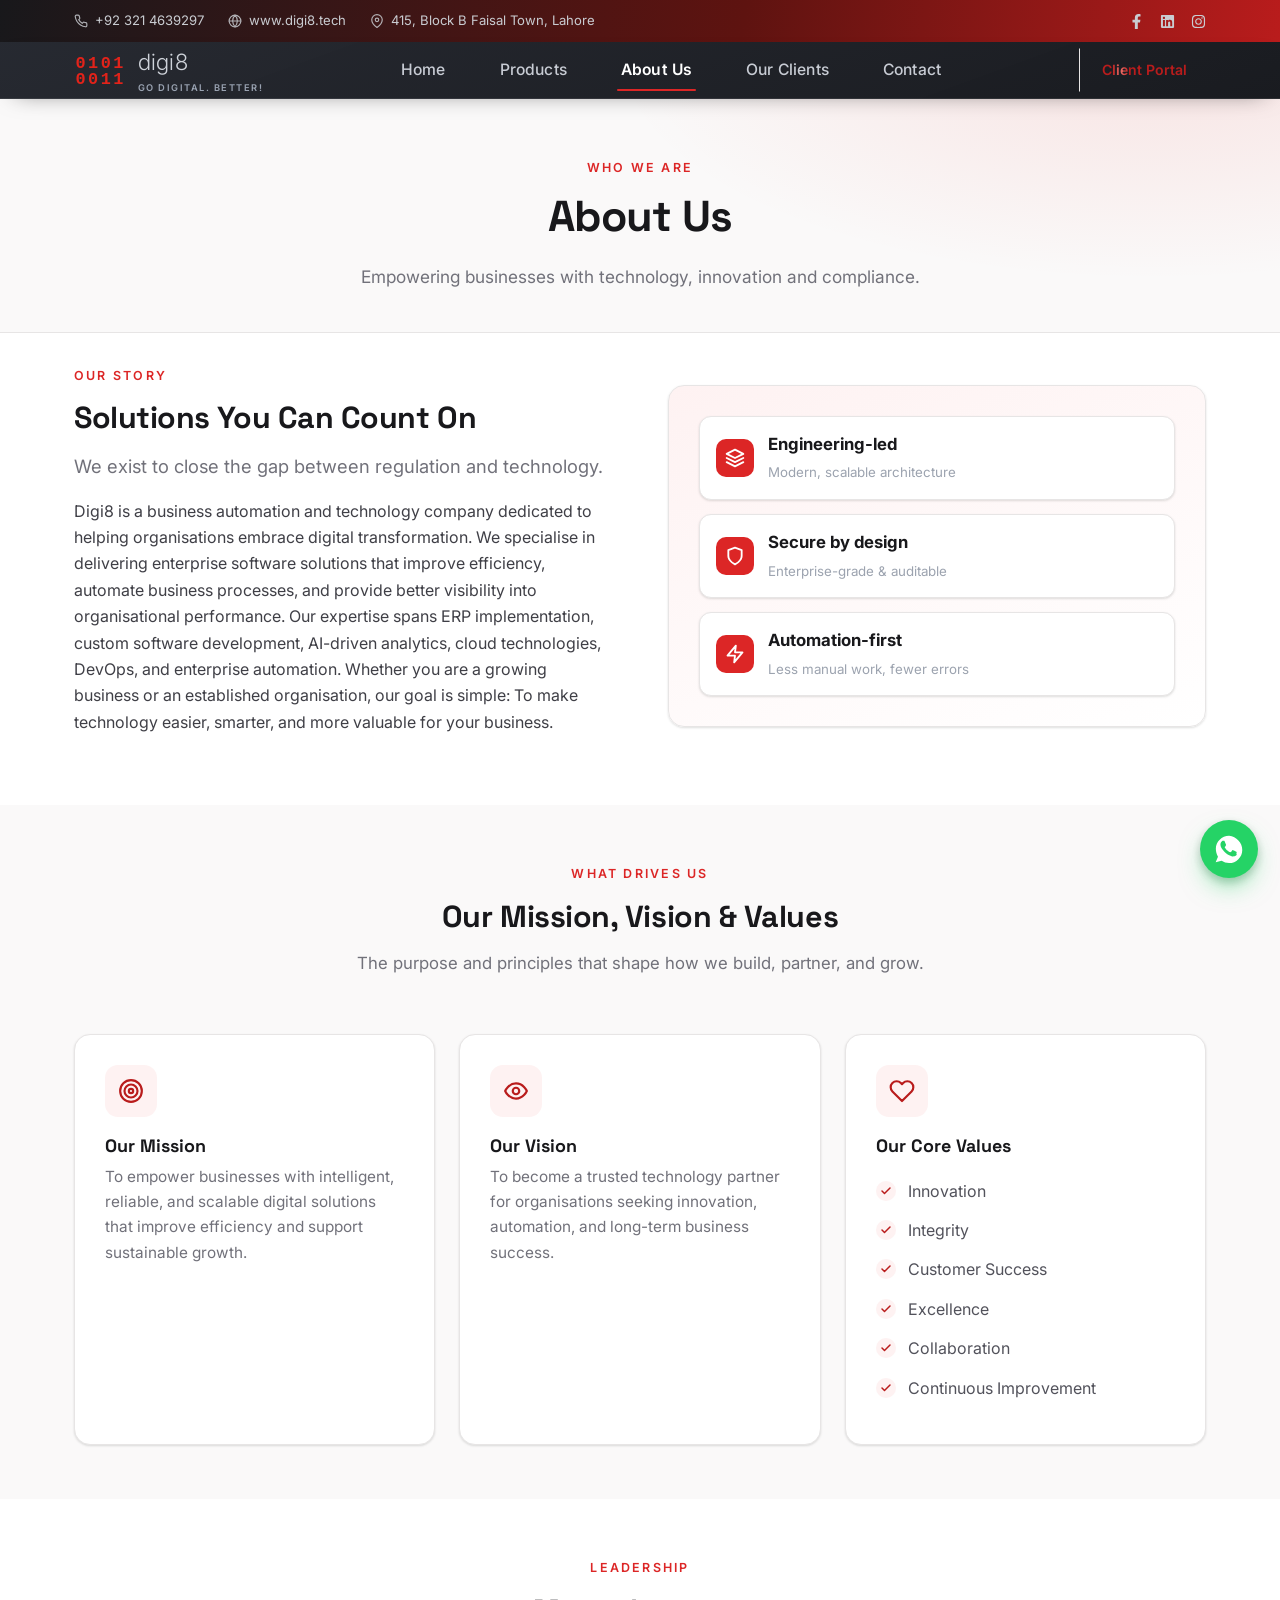
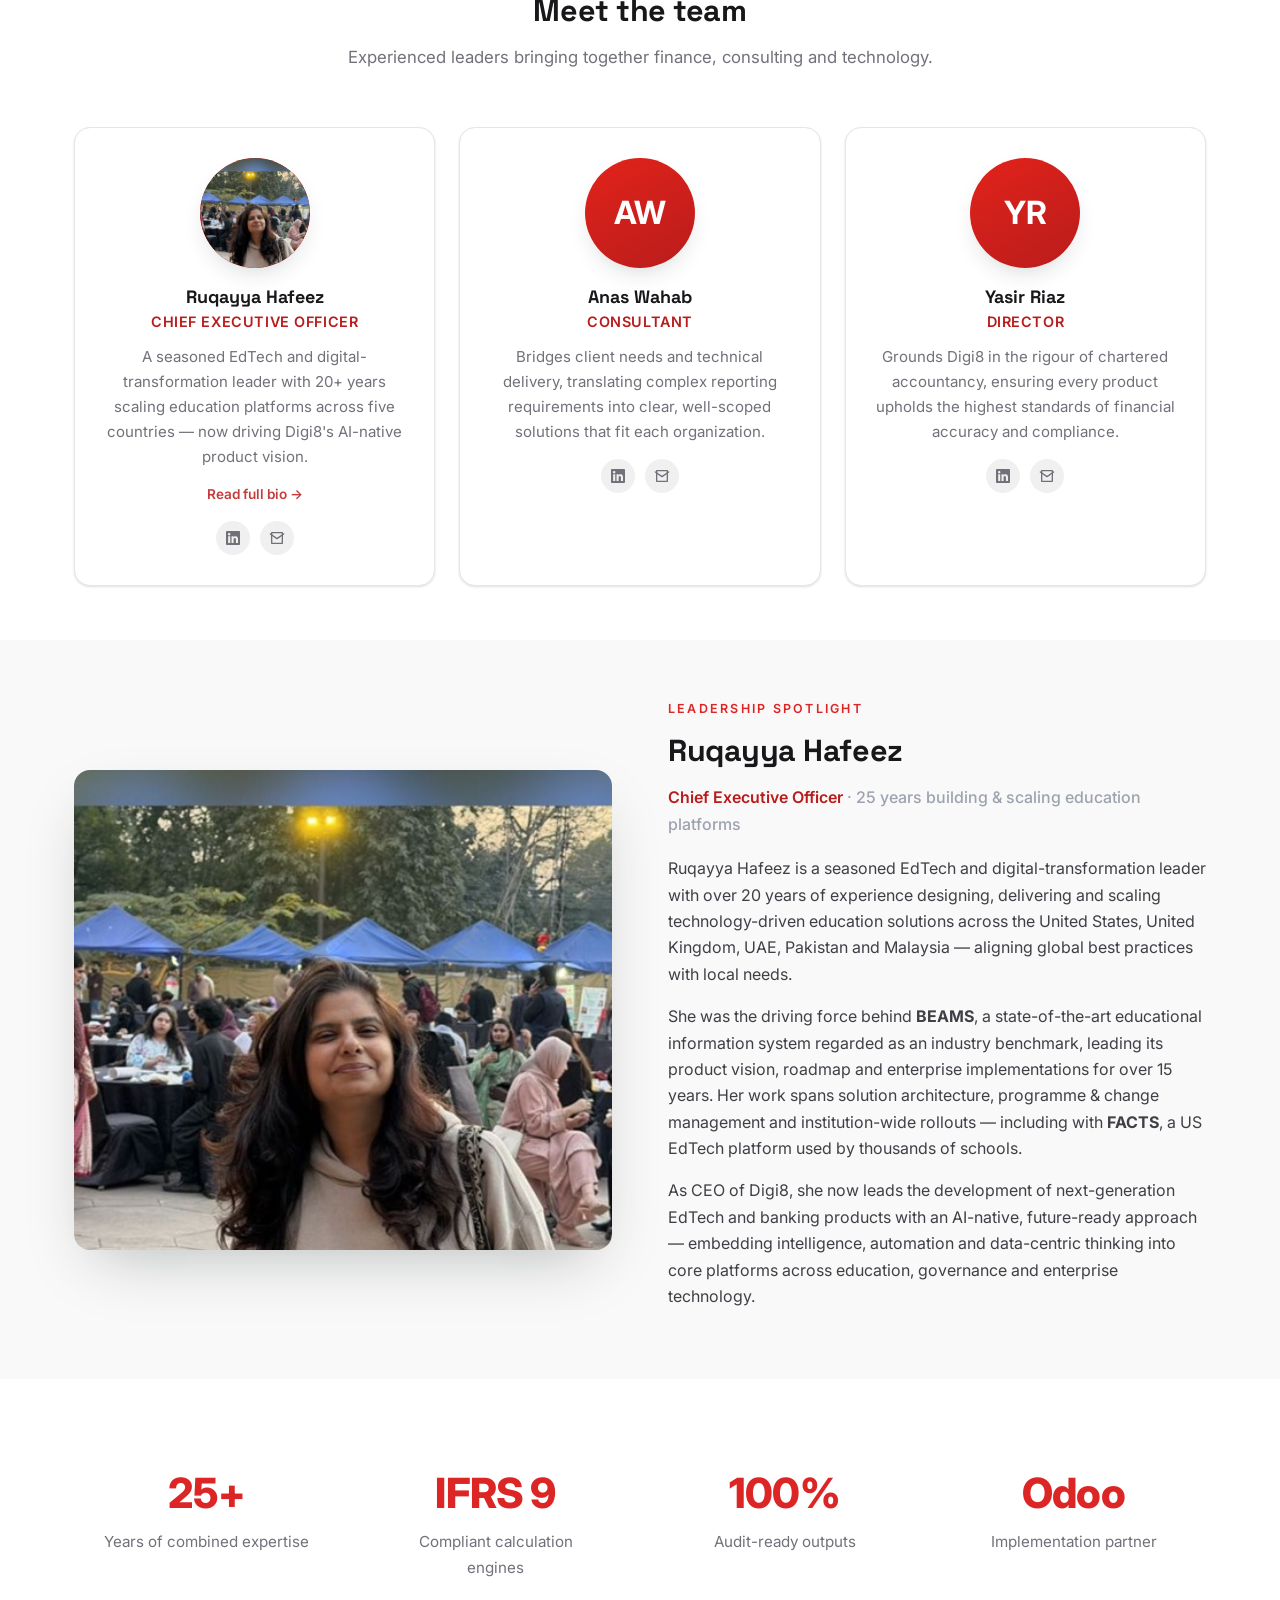
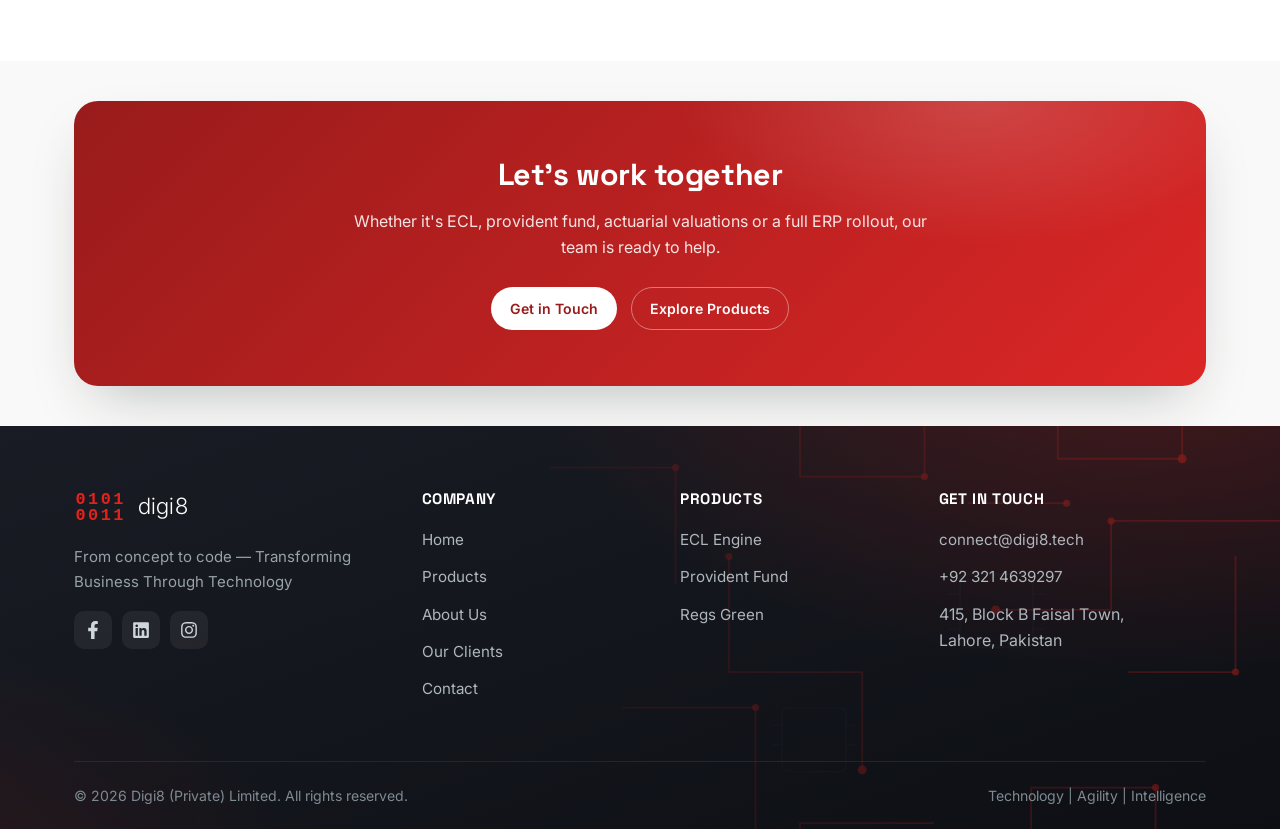
==== about/index.html @ 7b295d26 "Add files via upload" ====
﻿<!doctype html>
<html lang="en">
<head>
  <meta charset="UTF-8" />
  <link rel="icon" type="image/svg+xml" href="/assets/img/favicon.svg" />
  <meta name="viewport" content="width=device-width, initial-scale=1" />
  <title>About Us — Digi8 | Technology, Innovation &amp; Compliance</title>
  <meta name="description" content="Digi8 is the technology arm of Yasir & Co. Chartered Accountants. Meet our leadership — Ruqayya Hafeez (CEO), Anas Wahab (Consultant) and Yasir Riaz (Director)." />
  <link rel="preconnect" href="https://fonts.googleapis.com" />
  <link rel="preconnect" href="https://fonts.gstatic.com" crossorigin />
  <link rel="stylesheet" href="https://fonts.googleapis.com/css2?family=Inter:wght@300;400;500;600;700&family=Space+Grotesk:wght@500;600;700&display=swap" />
  <link rel="stylesheet" href="/assets/css/styles.css?v=96" />
</head>
<body>

  <div class="topbar">
    <div class="container topbar__inner">
      <div class="topbar__left">
        <a class="topbar__phone" href="tel:+923214639297"><svg viewBox="0 0 24 24" fill="none" stroke="currentColor" stroke-width="2" stroke-linecap="round" stroke-linejoin="round"><path d="M22 16.92v3a2 2 0 0 1-2.18 2 19.79 19.79 0 0 1-8.63-3.07 19.5 19.5 0 0 1-6-6 19.79 19.79 0 0 1-3.07-8.63A2 2 0 0 1 4.11 2h3a2 2 0 0 1 2 1.72c.13.96.36 1.9.7 2.81a2 2 0 0 1-.45 2.11L8.09 9.91a16 16 0 0 0 6 6l1.27-1.27a2 2 0 0 1 2.11-.45c.91.34 1.85.57 2.81.7A2 2 0 0 1 22 16.92z"/></svg>+92 321 4639297</a>
        <a class="topbar__site" href="https://digi8.tech" target="_blank" rel="noopener"><svg viewBox="0 0 24 24" fill="none" stroke="currentColor" stroke-width="2" stroke-linecap="round" stroke-linejoin="round"><circle cx="12" cy="12" r="10"/><path d="M2 12h20"/><path d="M12 2a15.3 15.3 0 0 1 4 10 15.3 15.3 0 0 1-4 10 15.3 15.3 0 0 1-4-10 15.3 15.3 0 0 1 4-10z"/></svg>www.digi8.tech</a>
        <span class="topbar__addr"><svg viewBox="0 0 24 24" fill="none" stroke="currentColor" stroke-width="2" stroke-linecap="round" stroke-linejoin="round"><path d="M21 10c0 7-9 13-9 13s-9-6-9-13a9 9 0 0 1 18 0z"/><circle cx="12" cy="10" r="3"/></svg>415, Block B Faisal Town, Lahore</span>
      </div>
      <div class="topbar__social">
        <a href="https://www.facebook.com/p/Digi8-61577698963574/" target="_blank" rel="noopener" aria-label="Facebook"><svg viewBox="0 0 320 512" fill="currentColor"><path d="M279.14 288l14.22-92.66h-88.91v-60.13c0-25.35 12.42-50.06 52.24-50.06h40.42V6.26S260.43 0 225.36 0c-73.22 0-121.08 44.38-121.08 124.72v70.62H22.89V288h81.39v224h100.17V288z"/></svg></a>
        <a href="https://pk.linkedin.com/company/digi8-private-limited" target="_blank" rel="noopener" aria-label="LinkedIn"><svg viewBox="0 0 448 512" fill="currentColor"><path d="M416 32H31.9C14.3 32 0 46.5 0 64.3v383.4C0 465.5 14.3 480 31.9 480H416c17.6 0 32-14.5 32-32.3V64.3c0-17.8-14.4-32.3-32-32.3zM135.4 416H69V202.2h66.5V416zm-33.2-243c-21.3 0-38.5-17.3-38.5-38.5S80.9 96 102.2 96c21.2 0 38.5 17.3 38.5 38.5 0 21.3-17.2 38.5-38.5 38.5zm282.1 243h-66.4V312c0-24.8-.5-56.7-34.5-56.7-34.6 0-39.9 27-39.9 54.9V416h-66.4V202.2h63.7v29.2h.9c8.9-16.8 30.6-34.5 62.9-34.5 67.2 0 79.7 44.3 79.7 101.9V416z"/></svg></a>
        <a href="https://www.instagram.com/digi8.tech" target="_blank" rel="noopener" aria-label="Instagram"><svg viewBox="0 0 448 512" fill="currentColor"><path d="M224.1 141c-63.6 0-114.9 51.3-114.9 114.9s51.3 114.9 114.9 114.9S339 319.5 339 255.9 287.7 141 224.1 141zm0 189.6c-41.1 0-74.7-33.5-74.7-74.7s33.5-74.7 74.7-74.7 74.7 33.5 74.7 74.7-33.6 74.7-74.7 74.7zm146.4-194.3c0 14.9-12 26.8-26.8 26.8-14.9 0-26.8-12-26.8-26.8s12-26.8 26.8-26.8 26.8 12 26.8 26.8zm76.1 27.2c-1.7-35.9-9.9-67.7-36.2-93.9-26.2-26.2-58-34.4-93.9-36.2-37-2.1-147.9-2.1-184.9 0-35.8 1.7-67.6 9.9-93.9 36.1s-34.4 58-36.2 93.9c-2.1 37-2.1 147.9 0 184.9 1.7 35.9 9.9 67.7 36.2 93.9s58 34.4 93.9 36.2c37 2.1 147.9 2.1 184.9 0 35.9-1.7 67.7-9.9 93.9-36.2 26.2-26.2 34.4-58 36.2-93.9 2.1-37 2.1-147.8 0-184.8zM398.8 388c-7.8 19.6-22.9 34.7-42.6 42.6-29.5 11.7-99.5 9-132.1 9s-102.7 2.6-132.1-9c-19.6-7.8-34.7-22.9-42.6-42.6-11.7-29.5-9-99.5-9-132.1s-2.6-102.7 9-132.1c7.8-19.6 22.9-34.7 42.6-42.6 29.5-11.7 99.5-9 132.1-9s102.7-2.6 132.1 9c19.6 7.8 34.7 22.9 42.6 42.6 11.7 29.5 9 99.5 9 132.1s2.7 102.7-9 132.1z"/></svg></a>
      </div>
    </div>
  </div>
  <header class="site-header">
    <div class="container site-header__inner">
      <a class="brand" href="/index.html" aria-label="Digi8 home">
        <img class="brand__mark" src="/assets/img/digi8-binary.svg" alt="" width="66" height="40" />
        <span class="brand__name"><span class="brand-shine">digi8</span><small>Go Digital. Better!</small></span>
      </a>
      <nav class="nav" id="primary-nav" aria-label="Primary">
        <a href="/index.html">Home</a>
        <a href="/products/index.html">Products</a>
        <a href="/about/index.html" class="is-active" aria-current="page">About Us</a>
        <a href="/clients/index.html">Our Clients</a>
        <a href="/contact/index.html">Contact</a>
      </nav>
      <div class="header-cta">
        <a class="btn btn-primary btn-portal" href="/odoo/#odoo-form-section"><span class="btn-shine">Client Portal</span></a>
        <button class="nav-toggle" type="button" aria-controls="primary-nav" aria-expanded="false" aria-label="Toggle menu"><span></span></button>
      </div>
    </div>
  </header>

  <!-- Page title -->
  <section class="page-hero">
    <div class="container">
      <span class="eyebrow">Who We Are</span>
      <h1>About Us</h1>
      <p>Empowering businesses with technology, innovation and compliance.</p>
    </div>
  </section>

  <!-- Story -->
  <section class="section section--flush-top">
    <div class="container split">
      <div class="reveal">
        <span class="eyebrow">Our Story</span>
        <h2>Solutions You Can Count On</h2>
        <p class="lead">We exist to close the gap between regulation and technology.</p>
        <p>Digi8 is a business automation and technology company dedicated to helping organisations embrace digital transformation. We specialise in delivering enterprise software solutions that improve efficiency, automate business processes, and provide better visibility into organisational performance.
Our expertise spans ERP implementation, custom software development, AI-driven analytics, cloud technologies, DevOps, and enterprise automation.
Whether you are a growing business or an established organisation, our goal is simple:
To make technology easier, smarter, and more valuable for your business.
</p>
      </div>
      <div class="split__media reveal" aria-hidden="true">
        <div class="metric-row"><span class="dot">
          <svg width="20" height="20" viewBox="0 0 24 24" fill="none" stroke="currentColor" stroke-width="2.2" stroke-linecap="round" stroke-linejoin="round"><path d="M12 2 2 7l10 5 10-5-10-5z"/><path d="m2 17 10 5 10-5"/><path d="m2 12 10 5 10-5"/></svg>
        </span><div><b>Engineering-led</b><small>Modern, scalable architecture</small></div></div>
        <div class="metric-row"><span class="dot">
          <svg width="20" height="20" viewBox="0 0 24 24" fill="none" stroke="currentColor" stroke-width="2.2" stroke-linecap="round" stroke-linejoin="round"><path d="M12 22s8-4 8-10V5l-8-3-8 3v7c0 6 8 10 8 10z"/></svg>
        </span><div><b>Secure by design</b><small>Enterprise-grade &amp; auditable</small></div></div>
        <div class="metric-row"><span class="dot">
          <svg width="20" height="20" viewBox="0 0 24 24" fill="none" stroke="currentColor" stroke-width="2.2" stroke-linecap="round" stroke-linejoin="round"><path d="M13 2 3 14h9l-1 8 10-12h-9l1-8z"/></svg>
        </span><div><b>Automation-first</b><small>Less manual work, fewer errors</small></div></div>
      </div>
    </div>
  </section>

  <!-- Mission / Vision / Values -->
  <section class="section section--soft">
    <div class="container">
      <div class="section-head reveal">
        <span class="eyebrow">What Drives Us</span>
        <h2>Our Mission, Vision &amp; Values</h2>
        <p>The purpose and principles that shape how we build, partner, and grow.</p>
      </div>
      <div class="grid grid-3">
        <div class="card reveal">
          <div class="card__icon"><svg viewBox="0 0 24 24" fill="none" stroke="currentColor" stroke-width="2" stroke-linecap="round" stroke-linejoin="round"><circle cx="12" cy="12" r="10"/><circle cx="12" cy="12" r="6"/><circle cx="12" cy="12" r="2"/></svg></div>
          <h3>Our Mission</h3>
          <p>To empower businesses with intelligent, reliable, and scalable digital solutions that improve efficiency and support sustainable growth.</p>
        </div>
        <div class="card reveal">
          <div class="card__icon"><svg viewBox="0 0 24 24" fill="none" stroke="currentColor" stroke-width="2" stroke-linecap="round" stroke-linejoin="round"><path d="M2 12s3-7 10-7 10 7 10 7-3 7-10 7-10-7-10-7z"/><circle cx="12" cy="12" r="3"/></svg></div>
          <h3>Our Vision</h3>
          <p>To become a trusted technology partner for organisations seeking innovation, automation, and long-term business success.</p>
        </div>
        <div class="card reveal">
          <div class="card__icon"><svg viewBox="0 0 24 24" fill="none" stroke="currentColor" stroke-width="2" stroke-linecap="round" stroke-linejoin="round"><path d="M20.84 4.61a5.5 5.5 0 0 0-7.78 0L12 5.67l-1.06-1.06a5.5 5.5 0 1 0-7.78 7.78L12 21.23l8.84-8.84a5.5 5.5 0 0 0 0-7.78z"/></svg></div>
          <h3>Our Core Values</h3>
          <ul class="check-list">
            <li>Innovation</li>
            <li>Integrity</li>
            <li>Customer Success</li>
            <li>Excellence</li>
            <li>Collaboration</li>
            <li>Continuous Improvement</li>
          </ul>
        </div>
      </div>
    </div>
  </section>

  <!-- Team -->
  <section class="section">
    <div class="container">
      <div class="section-head reveal">
        <span class="eyebrow">Leadership</span>
        <h2>Meet the team</h2>
        <p>Experienced leaders bringing together finance, consulting and technology.</p>
      </div>
      <div class="grid grid-3">
        <article class="card team-card team-card--link reveal">
          <a class="stretched-link" href="#ceo" aria-label="Ruqayya Hafeez — read full bio"></a>
          <div class="avatar"><img src="/assets/img/team/ceo.jpg" alt="Ruqayya Hafeez" onerror="this.remove()" />RH</div>
          <h3>Ruqayya Hafeez</h3>
          <p class="role">Chief Executive Officer</p>
          <p>A seasoned EdTech and digital-transformation leader with 20+ years scaling education platforms across five countries — now driving Digi8's AI-native product vision.</p>
          <span class="team-card__more">Read full bio →</span>
          <div class="socials">
            <a href="https://pk.linkedin.com/in/ruqayya-hafeez-4098964" target="_blank" rel="noopener" aria-label="Ruqayya Hafeez on LinkedIn"><svg width="16" height="16" viewBox="0 0 448 512" fill="currentColor"><path d="M416 32H31.9C14.3 32 0 46.5 0 64.3v383.4C0 465.5 14.3 480 31.9 480H416c17.6 0 32-14.5 32-32.3V64.3c0-17.8-14.4-32.3-32-32.3zM135.4 416H69V202.2h66.5V416zm-33.2-243c-21.3 0-38.5-17.3-38.5-38.5S80.9 96 102.2 96c21.2 0 38.5 17.3 38.5 38.5 0 21.3-17.2 38.5-38.5 38.5zm282.1 243h-66.4V312c0-24.8-.5-56.7-34.5-56.7-34.6 0-39.9 27-39.9 54.9V416h-66.4V202.2h63.7v29.2h.9c8.9-16.8 30.6-34.5 62.9-34.5 67.2 0 79.7 44.3 79.7 101.9V416z"/></svg></a>
            <a href="mailto:connect@digi8.tech" aria-label="Email"><svg width="16" height="16" viewBox="0 0 24 24" fill="none" stroke="currentColor" stroke-width="2" stroke-linecap="round" stroke-linejoin="round"><path d="M4 4h16v16H4z"/><path d="m22 6-10 7L2 6"/></svg></a>
          </div>
        </article>

        <article class="card team-card reveal">
          <div class="avatar" aria-hidden="true">AW</div>
          <h3>Anas Wahab</h3>
          <p class="role">Consultant</p>
          <p>Bridges client needs and technical delivery, translating complex reporting requirements into clear, well-scoped solutions that fit each organization.</p>
          <div class="socials">
            <a href="https://pk.linkedin.com/company/digi8-private-limited" target="_blank" rel="noopener" aria-label="LinkedIn"><svg width="16" height="16" viewBox="0 0 448 512" fill="currentColor"><path d="M416 32H31.9C14.3 32 0 46.5 0 64.3v383.4C0 465.5 14.3 480 31.9 480H416c17.6 0 32-14.5 32-32.3V64.3c0-17.8-14.4-32.3-32-32.3zM135.4 416H69V202.2h66.5V416zm-33.2-243c-21.3 0-38.5-17.3-38.5-38.5S80.9 96 102.2 96c21.2 0 38.5 17.3 38.5 38.5 0 21.3-17.2 38.5-38.5 38.5zm282.1 243h-66.4V312c0-24.8-.5-56.7-34.5-56.7-34.6 0-39.9 27-39.9 54.9V416h-66.4V202.2h63.7v29.2h.9c8.9-16.8 30.6-34.5 62.9-34.5 67.2 0 79.7 44.3 79.7 101.9V416z"/></svg></a>
            <a href="mailto:connect@digi8.tech" aria-label="Email"><svg width="16" height="16" viewBox="0 0 24 24" fill="none" stroke="currentColor" stroke-width="2" stroke-linecap="round" stroke-linejoin="round"><path d="M4 4h16v16H4z"/><path d="m22 6-10 7L2 6"/></svg></a>
          </div>
        </article>

        <article class="card team-card reveal">
          <div class="avatar" aria-hidden="true">YR</div>
          <h3>Yasir Riaz</h3>
          <p class="role">Director</p>
          <p>Grounds Digi8 in the rigour of chartered accountancy, ensuring every product upholds the highest standards of financial accuracy and compliance.</p>
          <div class="socials">
            <a href="https://pk.linkedin.com/company/digi8-private-limited" target="_blank" rel="noopener" aria-label="LinkedIn"><svg width="16" height="16" viewBox="0 0 448 512" fill="currentColor"><path d="M416 32H31.9C14.3 32 0 46.5 0 64.3v383.4C0 465.5 14.3 480 31.9 480H416c17.6 0 32-14.5 32-32.3V64.3c0-17.8-14.4-32.3-32-32.3zM135.4 416H69V202.2h66.5V416zm-33.2-243c-21.3 0-38.5-17.3-38.5-38.5S80.9 96 102.2 96c21.2 0 38.5 17.3 38.5 38.5 0 21.3-17.2 38.5-38.5 38.5zm282.1 243h-66.4V312c0-24.8-.5-56.7-34.5-56.7-34.6 0-39.9 27-39.9 54.9V416h-66.4V202.2h63.7v29.2h.9c8.9-16.8 30.6-34.5 62.9-34.5 67.2 0 79.7 44.3 79.7 101.9V416z"/></svg></a>
            <a href="mailto:connect@digi8.tech" aria-label="Email"><svg width="16" height="16" viewBox="0 0 24 24" fill="none" stroke="currentColor" stroke-width="2" stroke-linecap="round" stroke-linejoin="round"><path d="M4 4h16v16H4z"/><path d="m22 6-10 7L2 6"/></svg></a>
          </div>
        </article>
      </div>
    </div>
  </section>

  <!-- Leadership spotlight -->
  <section class="section section--soft" id="ceo">
    <div class="container split">
      <div class="spotlight-photo reveal">
        <img src="/assets/img/team/ceo.jpg" alt="Ruqayya Hafeez, CEO of Digi8" loading="lazy" />
      </div>
      <div class="reveal">
        <span class="eyebrow">Leadership Spotlight</span>
        <h2>Ruqayya Hafeez</h2>
        <p class="role-line">Chief Executive Officer <span>· 25 years building &amp; scaling education platforms</span></p>
        <p>Ruqayya Hafeez is a seasoned EdTech and digital-transformation leader with over 20 years of experience designing, delivering and scaling technology-driven education solutions across the United States, United Kingdom, UAE, Pakistan and Malaysia — aligning global best practices with local needs.</p>
        <p>She was the driving force behind <strong>BEAMS</strong>, a state-of-the-art educational information system regarded as an industry benchmark, leading its product vision, roadmap and enterprise implementations for over 15 years. Her work spans solution architecture, programme &amp; change management and institution-wide rollouts — including with <strong>FACTS</strong>, a US EdTech platform used by thousands of schools.</p>
        <p>As CEO of Digi8, she now leads the development of next-generation EdTech and banking products with an AI-native, future-ready approach — embedding intelligence, automation and data-centric thinking into core platforms across education, governance and enterprise technology.</p>
      </div>
    </div>
  </section>

  <!-- Stats -->
  <section class="section">
    <div class="container">
      <div class="grid grid-4">
        <div class="stat-tile reveal"><strong>25+</strong><span>Years of combined expertise</span></div>
        <div class="stat-tile reveal"><strong>IFRS 9</strong><span>Compliant calculation engines</span></div>
        <div class="stat-tile reveal"><strong>100%</strong><span>Audit-ready outputs</span></div>
        <div class="stat-tile reveal"><strong>Odoo</strong><span>Implementation partner</span></div>
      </div>
    </div>
  </section>

  <!-- CTA -->
  <section class="section section--tight section--soft">
    <div class="container">
      <div class="cta-band reveal">
        <h2>Let's work together</h2>
        <p>Whether it's ECL, provident fund, actuarial valuations or a full ERP rollout, our team is ready to help.</p>
        <div class="btn-row">
          <a class="btn btn-light" href="/contact/index.html">Get in Touch</a>
          <a class="btn btn-outline-light" href="/products/index.html">Explore Products</a>
        </div>
      </div>
    </div>
  </section>

  <!-- Footer -->
  <footer class="site-footer">
    <div class="container">
      <div class="footer-grid">
        <div>
          <a class="brand" href="/index.html"><img class="brand__mark" src="/assets/img/digi8-binary.svg" alt="" width="66" height="40" /><span class="brand__name">digi8</span></a>
          <p style="margin-top:16px">From concept to code — Transforming Business Through Technology</p>
          <div class="footer-social">
            <a href="https://www.facebook.com/p/Digi8-61577698963574/" target="_blank" rel="noopener" aria-label="Facebook"><svg width="18" height="18" viewBox="0 0 320 512" fill="currentColor"><path d="M279.14 288l14.22-92.66h-88.91v-60.13c0-25.35 12.42-50.06 52.24-50.06h40.42V6.26S260.43 0 225.36 0c-73.22 0-121.08 44.38-121.08 124.72v70.62H22.89V288h81.39v224h100.17V288z"/></svg></a>
            <a href="https://pk.linkedin.com/company/digi8-private-limited" target="_blank" rel="noopener" aria-label="LinkedIn"><svg width="18" height="18" viewBox="0 0 448 512" fill="currentColor"><path d="M416 32H31.9C14.3 32 0 46.5 0 64.3v383.4C0 465.5 14.3 480 31.9 480H416c17.6 0 32-14.5 32-32.3V64.3c0-17.8-14.4-32.3-32-32.3zM135.4 416H69V202.2h66.5V416zm-33.2-243c-21.3 0-38.5-17.3-38.5-38.5S80.9 96 102.2 96c21.2 0 38.5 17.3 38.5 38.5 0 21.3-17.2 38.5-38.5 38.5zm282.1 243h-66.4V312c0-24.8-.5-56.7-34.5-56.7-34.6 0-39.9 27-39.9 54.9V416h-66.4V202.2h63.7v29.2h.9c8.9-16.8 30.6-34.5 62.9-34.5 67.2 0 79.7 44.3 79.7 101.9V416z"/></svg></a>
            <a href="https://www.instagram.com/digi8.tech" target="_blank" rel="noopener" aria-label="Instagram"><svg width="18" height="18" viewBox="0 0 448 512" fill="currentColor"><path d="M224.1 141c-63.6 0-114.9 51.3-114.9 114.9s51.3 114.9 114.9 114.9S339 319.5 339 255.9 287.7 141 224.1 141zm0 189.6c-41.1 0-74.7-33.5-74.7-74.7s33.5-74.7 74.7-74.7 74.7 33.5 74.7 74.7-33.6 74.7-74.7 74.7zm146.4-194.3c0 14.9-12 26.8-26.8 26.8-14.9 0-26.8-12-26.8-26.8s12-26.8 26.8-26.8 26.8 12 26.8 26.8zm76.1 27.2c-1.7-35.9-9.9-67.7-36.2-93.9-26.2-26.2-58-34.4-93.9-36.2-37-2.1-147.9-2.1-184.9 0-35.8 1.7-67.6 9.9-93.9 36.1s-34.4 58-36.2 93.9c-2.1 37-2.1 147.9 0 184.9 1.7 35.9 9.9 67.7 36.2 93.9s58 34.4 93.9 36.2c37 2.1 147.9 2.1 184.9 0 35.9-1.7 67.7-9.9 93.9-36.2 26.2-26.2 34.4-58 36.2-93.9 2.1-37 2.1-147.8 0-184.8zM398.8 388c-7.8 19.6-22.9 34.7-42.6 42.6-29.5 11.7-99.5 9-132.1 9s-102.7 2.6-132.1-9c-19.6-7.8-34.7-22.9-42.6-42.6-11.7-29.5-9-99.5-9-132.1s-2.6-102.7 9-132.1c7.8-19.6 22.9-34.7 42.6-42.6 29.5-11.7 99.5-9 132.1-9s102.7-2.6 132.1 9c19.6 7.8 34.7 22.9 42.6 42.6 11.7 29.5 9 99.5 9 132.1s2.7 102.7-9 132.1z"/></svg></a>
          </div>
        </div>
        <div class="footer-col">
          <h4>Company</h4>
          <ul>
            <li><a href="/index.html">Home</a></li>
            <li><a href="/products/index.html">Products</a></li>
            <li><a href="/about/index.html">About Us</a></li>
            <li><a href="/clients/index.html">Our Clients</a></li>
            <li><a href="/contact/index.html">Contact</a></li>
          </ul>
        </div>
        <div class="footer-col">
          <h4>Products</h4>
          <ul>
            <li><a href="/products/index.html#ecl">ECL Engine</a></li>
            <li><a href="/products/pf/index.html">Provident Fund</a></li>
            <li><a href="https://www.regs.green" target="_blank" rel="noopener">Regs Green</a></li>
          </ul>
        </div>
        <div class="footer-col">
          <h4>Get in touch</h4>
          <ul>
            <li><a href="mailto:connect@digi8.tech">connect@digi8.tech</a></li>
            <li><a href="https://wa.me/923214639297" target="_blank" rel="noopener">+92 321 4639297</a></li>
            <li>415, Block B Faisal Town,<br>Lahore, Pakistan</li>
          </ul>
        </div>
      </div>
      <div class="footer-bottom">
        <span>© 2026 Digi8 (Private) Limited. All rights reserved.</span>
        <span>Technology | Agility | Intelligence</span>
      </div>
    </div>
  </footer>

  <script src="/assets/js/main.js"></script>
  <!-- WhatsApp floating button -->
  <a class="wa-fab" href="https://wa.me/923214639297" target="_blank" rel="noopener" aria-label="Chat with us on WhatsApp" title="Chat on WhatsApp">
    <svg viewBox="0 0 24 24" fill="currentColor" aria-hidden="true"><path d="M12.04 2C6.58 2 2.13 6.45 2.13 11.9c0 2.1.55 4.06 1.6 5.82L2 22l4.42-1.16a9.9 9.9 0 0 0 5.62 1.74h.01c5.46 0 9.9-4.45 9.9-9.9 0-2.65-1.03-5.14-2.9-7.01A9.82 9.82 0 0 0 12.04 2zm5.8 14.06c-.25.7-1.44 1.33-2 1.42-.53.08-1.2.11-1.94-.12-.45-.14-1.02-.33-1.76-.65-3.1-1.34-5.12-4.46-5.28-4.67-.15-.2-1.26-1.67-1.26-3.19 0-1.52.8-2.27 1.08-2.58.28-.31.61-.39.82-.39.2 0 .41 0 .59.01.19.01.44-.07.69.53.25.6.86 2.1.94 2.25.08.15.13.33.03.53-.1.2-.15.33-.3.5-.15.18-.31.4-.45.53-.15.15-.3.31-.13.6.17.3.76 1.25 1.63 2.02 1.12 1 2.07 1.31 2.36 1.46.3.15.47.13.64-.08.17-.2.74-.86.94-1.16.2-.3.4-.25.67-.15.27.1 1.72.81 2.01.96.3.15.5.22.57.35.07.12.07.72-.18 1.42z"/></svg>
  </a>
</body>
</html>
---- assets/css/styles.css ----
/* ==========================================================================
   Digi8 — Corporate Website Stylesheet
   Brand: Technology | Agility | Intelligence
   ========================================================================== */

:root {
  /* Brand palette — Digi8 red + charcoal
     (variable names kept as --emerald-* so the whole sheet cascades) */
  --emerald-900: #7f1410;  /* deep red */
  --emerald-800: #991b1b;
  --emerald-700: #b91c1c;
  --emerald-600: #dc2626;
  --emerald-500: #e2231a;  /* logo red */
  --emerald-400: #f87171;
  --emerald-50:  #fef2f2;

  /* Neutral charcoal scale */
  --ink-900: #18181b;
  --ink-800: #27272a;
  --ink-700: #3f3f46;
  --ink-600: #52525b;
  --ink-500: #71717a;
  --ink-400: #9ca3af;
  --ink-300: #b8bcc4;

  --paper: #ffffff;
  --paper-soft: #faf9f9;
  --paper-muted: #f1f0f0;
  --line: #e7e5e5;

  --radius: 16px;
  --radius-sm: 10px;
  --shadow-sm: 0 1px 2px rgba(2, 23, 18, .06), 0 1px 3px rgba(2, 23, 18, .08);
  --shadow-md: 0 10px 25px -8px rgba(2, 32, 24, .18);
  --shadow-lg: 0 24px 60px -20px rgba(2, 32, 24, .28);

  --container: 1180px;
  --header-h: 56px;

  --font: "Inter", "Segoe UI", system-ui, -apple-system, Roboto, Arial, sans-serif;
  --font-head: "Space Grotesk", "Inter", "Segoe UI", system-ui, sans-serif;
}

/* ----- Reset / base ----- */
*, *::before, *::after { box-sizing: border-box; }
html { scroll-behavior: smooth; -webkit-text-size-adjust: 100%; }
body {
  margin: 0;
  font-family: var(--font);
  color: var(--ink-700);
  background: var(--paper);
  line-height: 1.65;
  font-size: 16px;
  -webkit-font-smoothing: antialiased;
}
img { max-width: 100%; display: block; }
a { color: var(--emerald-700); text-decoration: none; transition: color .2s ease; }
a:hover { color: var(--emerald-600); }
h1, h2, h3, h4 { font-family: var(--font-head); color: var(--ink-900); line-height: 1.18; margin: 0 0 .5em; font-weight: 700; }
h1 { font-size: clamp(1.8rem, 3.6vw, 2.7rem); letter-spacing: -.02em; }
h2 { font-size: clamp(1.35rem, 2.4vw, 1.9rem); letter-spacing: -.015em; }
h3 { font-size: 1.12rem; }
p { margin: 0 0 1rem; }

.container { width: 100%; max-width: var(--container); margin: 0 auto; padding: 0 24px; }
.section { padding: 54px 0; }
.section--tight { padding: 40px 0; }
.section--soft { background: var(--paper-soft); }
.section--flush-top { padding-top: 28px; }
.section--flush { padding-top: 12px; padding-bottom: 12px; }

/* Home page — tighter vertical rhythm (less negative space between sections) */
body.home .section { padding: 54px 0; }
body.home .section--tight { padding: 40px 0; }
body.home .section--flush { padding-top: 12px; padding-bottom: 12px; }
body.home .hero__grid { padding-top: calc(var(--header-h) + 24px); padding-bottom: 48px; }

/* Hero — copy on the left, animated laptop on the right */
body.home .hero__grid { grid-template-columns: 1.05fr .95fr; align-items: center; }
.featured-showcase { align-items: flex-end; width: 100%; }
/* 3D perspective tilt on the slider card */
.featured-showcase .ui-card {
  transform: perspective(1700px) rotateY(-8deg) rotateX(4deg) rotate(.5deg);
  transform-origin: center center;
  transition: transform .7s cubic-bezier(.22,.61,.36,1), box-shadow .7s ease;
  box-shadow: 0 34px 62px -30px rgba(20,10,10,.4), 0 12px 26px -16px rgba(0,0,0,.28);
}
.featured-showcase .ui-card:hover { transform: perspective(1700px) rotateY(-3deg) rotateX(1deg) rotate(0deg); }
@media (max-width: 960px) {
  .featured-showcase .ui-card { transform: perspective(1600px) rotateY(-5deg) rotateX(2deg) rotate(.5deg); }
}
.hero__visual { display: flex; justify-content: center; align-items: center; }
.hero__float { width: 100%; max-width: 560px; animation: floaty 6s ease-in-out infinite; }
/* Reusable 3D tilt for hero media (ECL card, PF screenshot, …) */
.hero-media-3d {
  transform: perspective(1600px) rotateY(-8deg) rotateX(4deg) rotate(.5deg);
  transform-origin: center center;
  transition: transform .7s cubic-bezier(.22,.61,.36,1), box-shadow .7s ease;
  box-shadow: 0 36px 64px -30px rgba(0,0,0,.5), 0 0 46px rgba(226,35,26,.16);
}
.hero-media-3d:hover { transform: perspective(1600px) rotateY(-3deg) rotateX(1deg) rotate(0deg); }
@media (max-width: 960px) { .hero-media-3d { transform: perspective(1500px) rotateY(-5deg) rotateX(2deg) rotate(.5deg); } }
.hero__laptop-img {
  width: 100%; height: auto; display: block;
  border-radius: 16px;
  filter: drop-shadow(0 34px 62px rgba(0,0,0,.62)) drop-shadow(0 0 48px rgba(226,35,26,.22));
  transform: perspective(1500px) rotateY(-16deg) rotateX(7deg) rotate(1deg);
  transform-origin: center center;
  transition: transform .7s cubic-bezier(.22,.61,.36,1), filter .7s ease;
  will-change: transform;
}
.hero__laptop-img:hover { transform: perspective(1500px) rotateY(-6deg) rotateX(2deg) rotate(0deg); }

/* Home hero 3D illustration — dark JPG blended into the dark hero via an edge-fade mask */
.hero-3d-img {
  width: 100%; height: auto; display: block;
  -webkit-mask-image: radial-gradient(132% 128% at 52% 46%, #000 60%, transparent 90%);
          mask-image: radial-gradient(132% 128% at 52% 46%, #000 60%, transparent 90%);
  filter: drop-shadow(0 40px 70px rgba(0,0,0,.6)) drop-shadow(0 0 60px rgba(226,35,26,.24));
  transform: perspective(1100px) rotateY(-22deg) rotateX(10deg) rotate(1.5deg);
  transform-origin: center center;
  transition: transform .8s cubic-bezier(.22,.61,.36,1), filter .8s ease;
  will-change: transform;
}
.hero-3d-img:hover { transform: perspective(1100px) rotateY(-8deg) rotateX(3deg) rotate(0deg); }

/* Transparent illustration on the dark hero — no mask needed; gentle tilt + red glow */
.hero-3d-img--clear {
  -webkit-mask-image: none; mask-image: none;
  transform: perspective(1600px) rotateY(-9deg) rotateX(4deg) rotate(.5deg);
  filter: drop-shadow(0 34px 60px rgba(0,0,0,.5)) drop-shadow(0 0 60px rgba(226,35,26,.22));
}
.hero-3d-img--clear:hover { transform: perspective(1600px) rotateY(-3deg) rotateX(1deg); }

/* Hero image slider — smooth cross-fade with a gentle zoom */
.hero-slider { position: relative; width: 100%; aspect-ratio: 1.45 / 1;
  transform: perspective(1600px) rotateY(-9deg) rotateX(4deg) rotate(.5deg);
  transition: transform .8s cubic-bezier(.22,.61,.36,1); }
.hero-slider:hover { transform: perspective(1600px) rotateY(-3deg) rotateX(1deg); }
.hero-slider img { position: absolute; inset: 0; width: 100%; height: 100%; object-fit: contain;
  opacity: 0; transform: scale(1.06); transform-origin: center;
  transition: opacity 1.2s ease-in-out, transform 1.6s cubic-bezier(.22,.61,.36,1);
  will-change: opacity, transform; }
.hero-slider img:hover { transform: scale(1.06); }
.hero-slider img.is-active,
.hero-slider img.is-active:hover { opacity: 1; transform: scale(1); }
@media (max-width: 960px) {
  body.home .hero__grid { grid-template-columns: 1fr; }
  .hero__float { max-width: 470px; }
  .hero__laptop-img { transform: perspective(1400px) rotateY(-9deg) rotateX(4deg) rotate(1deg); }
  .hero-3d-img { transform: perspective(1100px) rotateY(-15deg) rotateX(7deg) rotate(1deg); }
}

/* About Digi8 — feature card */
.about-card {
  position: relative; overflow: hidden;
  background: linear-gradient(150deg, #ffffff 0%, var(--paper-soft) 100%);
  border: 1px solid var(--line); border-radius: 26px;
  padding: 56px clamp(28px, 5vw, 64px);
  box-shadow: var(--shadow-lg);
}
.about-card::before {
  content: ""; position: absolute; top: -130px; right: -130px;
  width: 380px; height: 380px; border-radius: 50%;
  background: radial-gradient(circle, rgba(226,35,26,.12), transparent 70%);
  pointer-events: none;
}
.about-card::after {
  content: ""; position: absolute; left: 0; top: 56px; bottom: 56px; width: 4px;
  background: linear-gradient(var(--emerald-500), var(--emerald-700)); border-radius: 0 4px 4px 0;
}
.about-card > * { position: relative; z-index: 1; }
/* Core-strength icon chips */
.strength-chips { display: flex; flex-wrap: wrap; gap: 12px; margin-top: 14px; }
.strength-chip {
  display: inline-flex; align-items: center; gap: 10px;
  background: #fff; border: 1px solid var(--line); border-radius: 12px;
  padding: 9px 16px 9px 10px; box-shadow: var(--shadow-sm);
  font-weight: 600; font-size: .92rem; color: var(--ink-800);
  transition: transform .2s ease, box-shadow .25s ease, border-color .2s ease;
}
.strength-chip:hover { transform: translateY(-3px); box-shadow: var(--shadow-md); border-color: var(--emerald-500); }
.strength-chip .ic {
  width: 34px; height: 34px; border-radius: 9px; flex: none; display: grid; place-items: center;
  background: var(--emerald-50); color: var(--emerald-700);
}
.strength-chip .ic svg { width: 18px; height: 18px; }
.about-card .check-list { columns: 2; column-gap: 40px; }
.about-card .check-list li { break-inside: avoid; }
@media (max-width: 760px) {
  .about-card { padding: 36px 24px; border-radius: 20px; }
  .about-card::after { display: none; }
  .about-card .check-list { columns: 1; }
}
.section--ink { background: var(--ink-900); color: #d7dee2; }
.section--ink h2, .section--ink h3 { color: #fff; }

.eyebrow {
  display: inline-block;
  font-size: .78rem;
  font-weight: 600;
  letter-spacing: .18em;
  text-transform: uppercase;
  color: var(--emerald-600);
  margin-bottom: 14px;
}
.section-head { max-width: 720px; margin: 0 auto 56px; text-align: center; }
.section-head p { color: var(--ink-500); font-size: 1.05rem; margin: 0; }
.lead { font-size: 1.15rem; color: var(--ink-500); }

/* ----- Buttons ----- */
.btn {
  display: inline-flex; align-items: center; gap: 7px;
  font-weight: 600; font-size: .88rem;
  padding: 9px 18px; border-radius: 999px;
  border: 1.5px solid transparent; cursor: pointer;
  transition: transform .18s ease, box-shadow .2s ease, background .2s ease, color .2s ease;
}
.btn:active { transform: translateY(1px); }
.btn-primary {
  background: linear-gradient(135deg, var(--emerald-500), var(--emerald-700));
  color: #fff; box-shadow: 0 10px 22px -10px rgba(226, 35, 26, .6);
}
.btn-primary:hover { color: #fff; transform: translateY(-2px); box-shadow: 0 16px 30px -12px rgba(226, 35, 26, .7); }
.btn-ghost { background: transparent; color: var(--emerald-700); border-color: var(--line); }
.btn-ghost:hover { border-color: var(--emerald-500); color: var(--emerald-700); background: var(--emerald-50); }
/* Client Portal CTA — shimmering text, no background fill */
.btn-portal {
  background: transparent;
  box-shadow: none;
}
.btn-portal:hover { transform: translateY(-1px); box-shadow: none; background: transparent; }

/* Odoo-logo Client Portal button */
.btn-portal-logo {
  display: inline-flex;
  align-items: center;
  justify-content: center;
  background: #fff;
  border-radius: 12px;
  padding: 9px 16px;
  line-height: 0;
  box-shadow: 0 8px 22px -12px rgba(0, 0, 0, .45);
  transition: transform .2s ease, box-shadow .2s ease;
}
.btn-portal-logo:hover { transform: translateY(-1px); box-shadow: 0 12px 26px -12px rgba(0, 0, 0, .55); }
.btn-portal-logo img { height: 22px; width: auto; display: block; }
@media (max-width: 720px) { .btn-portal-logo { padding: 7px 12px; } .btn-portal-logo img { height: 19px; } }

/* Bare odoo logo (no chip / no background) — used on the portal page itself.
   Uses the transparent white variant so it sits cleanly on the dark header,
   balanced against the white "digi8" wordmark on the left. */
.btn-portal-logo--bare { background: transparent; box-shadow: none; padding: 0; opacity: .92; transition: opacity .2s ease, transform .2s ease; }
.btn-portal-logo--bare:hover { background: transparent; box-shadow: none; opacity: 1; transform: translateY(-1px); }
.btn-portal-logo--bare img { height: 20px; }
@media (min-width: 721px) {
  .header-cta .btn-portal-logo--bare { border-left: 1px solid rgba(255,255,255,.16); padding-left: 20px; }
}
@media (max-width: 720px) { .btn-portal-logo--bare img { height: 18px; } }

/* Shimmering text sweep on the Client Portal label */
.btn-shine {
  background: linear-gradient(to right, #b91c1c 0, #f0726b 10%, #b91c1c 20%);
  background-position: 0;
  background-clip: text;
  -webkit-background-clip: text;
  -webkit-text-fill-color: transparent;
  color: transparent;
  animation: shine 3s infinite linear;
  animation-fill-mode: forwards;
  font-weight: 600;
  -webkit-text-size-adjust: none;
}
@keyframes shine {
  0%   { background-position: 0; }
  60%  { background-position: 180px; }
  100% { background-position: 180px; }
}
@media (prefers-reduced-motion: reduce) { .btn-shine { animation: none; -webkit-text-fill-color: #b91c1c; color: #b91c1c; } }

/* Black digi8 logo wordmark with a white shimmer sweep */
.brand-shine {
  display: inline-block;
  line-height: 1.3;
  padding-bottom: 2px;
  background: linear-gradient(to right, #cfd3da 0, #ffffff 10%, #cfd3da 20%);
  background-position: 0;
  background-clip: text;
  -webkit-background-clip: text;
  -webkit-text-fill-color: transparent;
  color: transparent;
  animation: shine 3s infinite linear;
  animation-fill-mode: forwards;
}
@media (prefers-reduced-motion: reduce) { .brand-shine { animation: none; -webkit-text-fill-color: #e6e8ec; color: #e6e8ec; } }

/* regs.green accent (ESG product) */
.badge-green { color: #15803d !important; background: #ecfdf5 !important; }
.btn-green { background: linear-gradient(135deg, #22c55e, #15803d); box-shadow: 0 10px 22px -10px rgba(21,128,61,.6); }
.btn-green:hover { color: #fff; box-shadow: 0 16px 30px -12px rgba(21,128,61,.7); }

.btn-light { background: #fff; color: var(--emerald-800); }
.btn-light:hover { color: var(--emerald-800); transform: translateY(-2px); }
.btn-outline-light { border-color: rgba(255,255,255,.4); color: #fff; }
.btn-outline-light:hover { color: #fff; background: rgba(255,255,255,.08); }

/* ----- Top utility bar ----- */
.topbar { background: linear-gradient(100deg, var(--ink-900) 0%, #5e1310 58%, #b91c1c 100%); color: #e7e2e2; font-size: .82rem; }
.topbar__inner { display: flex; align-items: center; justify-content: space-between; gap: 16px; min-height: 42px; flex-wrap: wrap; }
.topbar__left { display: flex; align-items: center; gap: 24px; flex-wrap: wrap; }
.topbar a, .topbar span { color: #c9ccd1; display: inline-flex; align-items: center; gap: 7px; }
.topbar a:hover { color: #fff; }
.topbar svg { width: 14px; height: 14px; flex: none; opacity: .85; }
.topbar__social { display: flex; align-items: center; gap: 16px; }
.topbar__social a:hover { color: var(--emerald-500); }
.topbar__social svg { width: 15px; height: 15px; opacity: 1; }
@media (max-width: 760px) { .topbar { font-size: .75rem; } .topbar__left { gap: 14px; } .topbar__addr { display: none; } }
@media (max-width: 520px) { .topbar__site { display: none; } }

/* ----- Header ----- */
.site-header {
  position: sticky; top: 0; z-index: 50;
  background: linear-gradient(160deg, rgba(25,28,36,.94) 0%, rgba(13,15,20,.95) 100%);
  backdrop-filter: saturate(150%) blur(14px);
  border-bottom: 1px solid rgba(255,255,255,.08);
  box-shadow: 0 1px 0 rgba(255,255,255,.03), 0 8px 24px -16px rgba(0,0,0,.6);
}
/* Dark header — light text (matches hero) */
.site-header .brand__name { color: #fff; }
.site-header .brand__name small { color: #9aa3b2; }
.site-header .nav a { color: #c8ccd4; }
.site-header .nav a:hover, .site-header .nav a.is-active { color: #fff; }
.site-header .nav-toggle { color: #e6e8ec; }

/* Home — merge the header into the hero: transparent, overlaid on the hero
   background; gains a solid backdrop once scrolled past the hero */
body.home .site-header {
  background: transparent; border-bottom-color: transparent; box-shadow: none;
  -webkit-backdrop-filter: none; backdrop-filter: none;
  transition: background .3s ease, box-shadow .3s ease, border-color .3s ease;
}
body.home .site-header.is-scrolled {
  background: linear-gradient(160deg, rgba(25,28,36,.94) 0%, rgba(13,15,20,.95) 100%);
  border-bottom: 1px solid rgba(255,255,255,.08);
  box-shadow: 0 8px 24px -16px rgba(0,0,0,.6);
  -webkit-backdrop-filter: saturate(150%) blur(14px); backdrop-filter: saturate(150%) blur(14px);
}
body.home .hero { margin-top: calc(-1 * var(--header-h)); }
.site-header__inner {
  height: var(--header-h);
  display: flex; align-items: center; justify-content: space-between; gap: 20px;
}
.brand { display: inline-flex; align-items: center; gap: 11px; font-weight: 800; }
.brand__mark { height: 32px; width: auto; display: block; }
.brand__name { font-size: 1.4rem; font-weight: 300; color: var(--ink-900); letter-spacing: .01em; line-height: 1; }
.brand__name span { color: inherit; }
.brand__name { display: inline-flex; flex-direction: column; gap: 5px; }
.brand__name small { display: block; font-size: .58rem; font-weight: 600; letter-spacing: .16em; color: var(--ink-400); text-transform: uppercase; }

.nav { display: flex; align-items: center; gap: 10px; }
.nav a {
  position: relative; color: var(--ink-700); font-weight: 500; font-size: .98rem; letter-spacing: .01em;
  padding: 10px 4px; margin: 0 18px;
}
.nav a::after {
  content: ""; position: absolute; left: 0; right: 0; bottom: 2px; height: 2px;
  background: var(--emerald-600); border-radius: 2px;
  transform: scaleX(0); transform-origin: left; transition: transform .25s ease;
}
.nav a:hover { color: var(--ink-900); }
.nav a:hover::after, .nav a.is-active::after { transform: scaleX(1); }
.nav a.is-active { color: var(--ink-900); font-weight: 600; }
.header-cta { display: flex; align-items: center; gap: 14px; }
.header-cta .btn-portal { border-left: 1px solid var(--line); border-radius: 0; padding-left: 22px; }

.nav-toggle {
  display: none; background: none; border: 0; cursor: pointer;
  width: 44px; height: 44px; border-radius: 10px; color: var(--ink-800);
}
.nav-toggle span, .nav-toggle span::before, .nav-toggle span::after {
  content: ""; display: block; width: 22px; height: 2px; background: currentColor;
  border-radius: 2px; position: relative; transition: transform .25s ease, opacity .2s ease;
  margin: 0 auto;
}
.nav-toggle span::before { position: absolute; top: -7px; }
.nav-toggle span::after { position: absolute; top: 7px; }
.nav-toggle[aria-expanded="true"] span { background: transparent; }
.nav-toggle[aria-expanded="true"] span::before { transform: translateY(7px) rotate(45deg); }
.nav-toggle[aria-expanded="true"] span::after { transform: translateY(-7px) rotate(-45deg); }

/* ----- Hero ----- */
.hero {
  position: relative; overflow: hidden;
  background:
    radial-gradient(1000px 560px at 90% -10%, rgba(226,35,26,.32), transparent 62%),
    radial-gradient(720px 480px at -8% 112%, rgba(226,35,26,.14), transparent 58%),
    linear-gradient(160deg, #191c24 0%, #0d0f14 100%);
}
.hero::before {
  content: ""; position: absolute; inset: 0; z-index: 0; pointer-events: none;
  background: url("/assets/img/hero-bg.svg") right center / cover no-repeat;
  opacity: .95;
  -webkit-mask-image: linear-gradient(90deg, transparent 0%, rgba(0,0,0,.4) 32%, #000 100%);
          mask-image: linear-gradient(90deg, transparent 0%, rgba(0,0,0,.4) 32%, #000 100%);
}
.hero .container { position: relative; z-index: 1; }

/* Dark hero — light text + adjusted controls */
.hero h1 { color: #ffffff; }
.hero .hero__lead { color: #b7bec9; }
.hero .eyebrow { color: #f0726b; }
.hero .typed-wrap { opacity: .92; }
.hero .btn-ghost { color: #fff; border-color: rgba(255,255,255,.24); }
.hero .btn-ghost:hover { color: #fff; background: rgba(255,255,255,.08); border-color: #f0726b; }
.hero__grid {
  display: grid; grid-template-columns: 1fr 1fr; gap: 56px; align-items: center;
  padding: 40px 0 80px;
}
.hero__pill {
  display: inline-flex; align-items: center; gap: 9px;
  background: #fff; border: 1px solid var(--line); border-radius: 999px;
  padding: 7px 16px 7px 8px; font-size: .82rem; font-weight: 500; color: var(--ink-500);
  box-shadow: var(--shadow-sm); margin-bottom: 26px;
}
.hero__pill b { background: var(--emerald-600); color: #fff; padding: 3px 10px; border-radius: 999px; font-size: .72rem; font-weight: 600; letter-spacing: .03em; }
.hero h1 { margin-bottom: 18px; font-family: "Space Grotesk", "Poppins", sans-serif; font-weight: 700; font-size: clamp(1.7rem, 3.3vw, 2.6rem); letter-spacing: -.01em; }
.hero h1 em { font-style: normal; color: #f0726b; }
.typed-wrap { font-size: .48em; white-space: nowrap; display: inline-block; opacity: .5; vertical-align: middle; }
@media (max-width: 760px) { .typed-wrap { font-size: .62em; } }
@media (max-width: 480px) { .typed-wrap { font-size: .8em; white-space: normal; } }
.type-caret { display: inline-block; color: var(--emerald-600); font-weight: 300; margin-left: 1px; animation: caretBlink 1s steps(1) infinite; }
@keyframes caretBlink { 50% { opacity: 0; } }
@media (prefers-reduced-motion: reduce) { .type-caret { animation: none; } }
.hero__lead { font-size: 1.15rem; color: var(--ink-500); max-width: 540px; margin-bottom: 14px; }
.hero__tagline { font-weight: 600; color: var(--emerald-700); letter-spacing: .04em; margin-bottom: 30px; }
.hero__actions { display: flex; flex-wrap: wrap; gap: 14px; margin-bottom: 38px; }
.hero__stats { display: flex; gap: 38px; flex-wrap: wrap; }
.hero__stat strong { display: block; font-size: 1.9rem; color: var(--ink-900); font-weight: 800; letter-spacing: -.02em; }
.hero__stat span { font-size: .86rem; color: var(--ink-400); }

.hero__art {
  position: relative; border-radius: 24px; padding: 28px;
  background: linear-gradient(160deg, var(--emerald-800), var(--emerald-600));
  box-shadow: var(--shadow-lg); color: #fff; overflow: hidden;
}
.hero__art::after {
  content: ""; position: absolute; inset: 0;
  background: radial-gradient(420px 220px at 80% 10%, rgba(255,255,255,.18), transparent 60%);
}
.hero__art-card {
  position: relative; z-index: 1;
  background: rgba(255,255,255,.10); border: 1px solid rgba(255,255,255,.18);
  border-radius: 14px; padding: 18px 20px; margin-bottom: 14px;
  backdrop-filter: blur(6px);
}
.hero__art-card:last-child { margin-bottom: 0; }
.hero__art-card h4 { color: #fff; font-size: 1rem; margin: 0 0 4px; }
.hero__art-card p { color: rgba(255,255,255,.82); font-size: .86rem; margin: 0; }
.hero__art-card .tag { font-size: .7rem; text-transform: uppercase; letter-spacing: .12em; color: var(--emerald-400); font-weight: 600; }

/* Hero — refined copy + product panel */
.hero__copy .eyebrow { margin-bottom: 16px; }
.hero__copy h1 { margin-bottom: 20px; }
.hero__trust { margin-top: 38px; padding-top: 26px; border-top: 1px solid var(--line); }
.hero__trust > span { display: block; font-size: .76rem; letter-spacing: .12em; text-transform: uppercase; color: var(--ink-400); font-weight: 600; margin-bottom: 14px; }
.hero__badges { display: flex; gap: 10px; flex-wrap: wrap; }
.hero__badges span { font-size: .82rem; font-weight: 600; color: var(--ink-600); background: #fff; border: 1px solid var(--line); border-radius: 999px; padding: 6px 14px; box-shadow: var(--shadow-sm); }

.hero__panel { display: flex; justify-content: center; }
.ui-card {
  width: 100%; max-width: 520px; background: #fff;
  border: 1px solid var(--line); border-radius: 18px;
  box-shadow: var(--shadow-lg); overflow: hidden;
}
.ui-card__bar { display: flex; align-items: center; gap: 7px; padding: 14px 18px; border-bottom: 1px solid var(--line); background: var(--paper-soft); }
.ui-card__bar > span { width: 10px; height: 10px; border-radius: 50%; background: #d7d3d3; }
.ui-card__bar > span:first-child { background: var(--emerald-500); }
.ui-card__bar b { font-size: .86rem; color: var(--ink-800); font-weight: 600; }
.ui-card__bar em { margin-left: auto; font-style: normal; font-size: .74rem; color: var(--ink-400); }
.ui-card__body { padding: 20px; }
.ui-kpis { display: flex; gap: 14px; margin-bottom: 18px; }
.ui-kpi { flex: 1; background: var(--paper-soft); border: 1px solid var(--line); border-radius: 12px; padding: 12px 14px; }
.ui-kpi small { display: block; font-size: .7rem; color: var(--ink-400); text-transform: uppercase; letter-spacing: .05em; margin-bottom: 2px; }
.ui-kpi strong { display: block; font-size: 1.5rem; color: var(--ink-900); font-weight: 800; letter-spacing: -.02em; }
.ui-kpi .delta { font-size: .74rem; color: var(--emerald-600); font-weight: 600; }
.ui-kpi .muted { font-size: .74rem; color: var(--ink-400); }
.ui-chart { display: flex; align-items: flex-end; gap: 7px; height: 86px; padding: 0 2px 14px; border-bottom: 1px solid var(--line); margin-bottom: 16px; }
.ui-chart i { flex: 1; background: linear-gradient(var(--emerald-400), var(--emerald-600)); border-radius: 5px 5px 0 0; opacity: .35; }
.ui-chart i.hi { opacity: 1; }
.ui-rows { display: flex; flex-direction: column; gap: 11px; }
.ui-row { display: flex; align-items: center; gap: 12px; font-size: .86rem; }
.ui-row i { color: var(--ink-500); font-style: normal; flex: 1; }
.ui-row b { color: var(--ink-900); font-weight: 700; }
.ui-row .tag { font-size: .68rem; font-weight: 700; padding: 3px 9px; border-radius: 6px; letter-spacing: .02em; }
.ui-row .tag.s1 { background: #eef0f2; color: #4b5563; }
.ui-row .tag.s2 { background: #fde4e2; color: #b91c1c; }
.ui-row .tag.s3 { background: #b91c1c; color: #fff; }
/* Auto-rotating product card */
.ui-card--img { padding: 0; }
.ui-card--img img { width: 100%; height: auto; display: block; }
.hero__panel-wrap { display: flex; flex-direction: column; align-items: center; gap: 20px; }
.hero__panel-wrap .hero__panel { width: 100%; }
.hero__dots { display: flex; gap: 9px; }
.hero__dots button {
  width: 9px; height: 9px; padding: 0; border: 0; border-radius: 999px;
  background: #d6d2d2; cursor: pointer; transition: width .25s ease, background .25s ease;
}
.hero__dots button:hover { background: #b9b3b3; }
.hero__dots button.is-active { width: 24px; background: var(--emerald-600); }
.hero__dots button.is-active.is-green { background: var(--emerald-600); }
.hero__panel { transition: opacity .4s ease, transform .4s ease; }
.hero__panel.is-fading { opacity: 0; transform: translateY(8px); }
.ui-chart.is-green i { background: linear-gradient(#4ade80, #16a34a); }
.ui-kpi .delta-green { font-size: .74rem; color: #16a34a; font-weight: 600; }
.ui-row .tag.g1 { background: #eef0f2; color: #4b5563; }
.ui-row .tag.g2 { background: #dcfce7; color: #15803d; }
.ui-row .tag.g3 { background: #16a34a; color: #fff; }

/* ----- Logos / trust strip ----- */
.trust { border-top: 1px solid var(--line); border-bottom: 1px solid var(--line); background: var(--paper-soft); }
.trust__row { display: flex; align-items: center; justify-content: space-between; gap: 24px; flex-wrap: wrap; padding: 26px 0; }
.trust__label { font-size: .8rem; letter-spacing: .14em; text-transform: uppercase; color: var(--ink-400); font-weight: 600; }
.trust__items { display: flex; gap: 32px; flex-wrap: wrap; color: var(--ink-500); font-weight: 600; }
.trust__items span { display: inline-flex; align-items: center; gap: 8px; }

/* ----- Why Choose (dark checklist + illustration) ----- */
.why-choose__title { margin-bottom: 8px; }
.why-list { list-style: none; padding: 0; margin: 26px 0 0; display: grid; grid-template-columns: 1fr 1fr; gap: 18px 30px; }
.why-list li { position: relative; padding-left: 40px; color: var(--ink-700); font-weight: 500; font-size: 1.02rem; }
.why-list li::before {
  content: ""; position: absolute; left: 0; top: -1px; width: 26px; height: 26px; border-radius: 8px;
  background: linear-gradient(135deg, var(--emerald-500), var(--emerald-700));
  background-image: url("data:image/svg+xml,%3Csvg xmlns='http://www.w3.org/2000/svg' width='15' height='15' viewBox='0 0 24 24' fill='none' stroke='%23ffffff' stroke-width='3.2' stroke-linecap='round' stroke-linejoin='round'%3E%3Cpolyline points='20 6 9 17 4 12'/%3E%3C/svg%3E");
  background-repeat: no-repeat; background-position: center;
}
.why-choose__img { width: 100%; max-width: 480px; display: block; margin: 0 auto; }
@media (max-width: 560px) { .why-list { grid-template-columns: 1fr; } }

/* ----- Our Clients ----- */
.clients-grid { display: grid; grid-template-columns: repeat(2, 1fr); gap: 28px; max-width: 860px; margin: 0 auto; }
.client-card {
  position: relative; display: flex; flex-direction: column; text-align: center; overflow: hidden;
  background: #fff; border: 1px solid var(--line); border-radius: 20px;
  padding: 38px 30px 34px; box-shadow: var(--shadow-sm);
  transition: transform .22s ease, box-shadow .28s ease, border-color .2s ease;
}
.client-card:hover { transform: translateY(-6px); box-shadow: var(--shadow-md); border-color: var(--emerald-500); }
.client-card__logo {
  width: 162px; height: 118px; margin: 0 auto 20px; display: grid; place-items: center;
  background: var(--paper-soft); border: 1px solid var(--line); border-radius: 16px; padding: 18px;
}
.client-card__logo img { max-height: 80px; max-width: 136px; width: auto; object-fit: contain; display: block; }
.client-card h3 { font-size: 1.4rem; margin-bottom: 8px; }
.client-card__count {
  display: inline-block; font-size: .72rem; font-weight: 700; letter-spacing: .06em; text-transform: uppercase; color: #fff;
  background: linear-gradient(135deg, var(--emerald-500), var(--emerald-700)); padding: 6px 16px; border-radius: 999px; margin-bottom: 18px;
  box-shadow: 0 8px 16px -8px rgba(226, 35, 26, .6);
}
.client-card p { color: var(--ink-500); font-size: .95rem; max-width: 46ch; margin: 0 auto 24px; }
.client-card__label { display: block; font-size: .7rem; font-weight: 700; letter-spacing: .12em; text-transform: uppercase; color: var(--ink-400); margin-top: auto; margin-bottom: 14px; padding-top: 22px; border-top: 1px solid var(--line); }
.client-tags { display: flex; gap: 9px; flex-wrap: wrap; justify-content: center; }
.client-tags span {
  font-size: .8rem; font-weight: 700; color: var(--emerald-700);
  background: var(--emerald-50); border: 1px solid #f3d4d2; border-radius: 999px; padding: 6px 16px;
}
@media (max-width: 860px) { .clients-grid { grid-template-columns: 1fr; } }
.clients-grid--3 { grid-template-columns: repeat(3, 1fr); max-width: 1120px; }
@media (max-width: 980px) { .clients-grid--3 { grid-template-columns: 1fr; max-width: 460px; } }

/* Alternate client card style — dark charcoal (add "clients-grid--alt" to switch) */
.clients-grid--alt .client-card {
  background: linear-gradient(160deg, #26262b 0%, var(--ink-900) 100%);
  border-color: rgba(255, 255, 255, .08);
}
.clients-grid--alt .client-card:hover { border-color: rgba(226, 35, 26, .45); box-shadow: 0 26px 60px -22px rgba(0, 0, 0, .65); }
.clients-grid--alt .client-card__logo { background: #fbfbfb; border-color: rgba(255, 255, 255, .12); }
.clients-grid--alt .client-card h3 { color: #ffffff; }
.clients-grid--alt .client-card p { color: #a9adb3; }
.clients-grid--alt .client-card__count { background: rgba(226, 35, 26, .16); color: #f0726b; }
.clients-grid--alt .client-card__label { color: #7e848c; }
.clients-grid--alt .client-tags span { background: rgba(226, 35, 26, .12); color: #f0726b; border-color: rgba(226, 35, 26, .32); }

/* ----- Feature grid / cards ----- */
.grid { display: grid; gap: 24px; }
.grid-2 { grid-template-columns: repeat(2, 1fr); }
.grid-3 { grid-template-columns: repeat(3, 1fr); }
.grid-4 { grid-template-columns: repeat(4, 1fr); }

.card {
  background: #fff; border: 1px solid var(--line); border-radius: var(--radius);
  padding: 30px; box-shadow: var(--shadow-sm);
  transition: transform .2s ease, box-shadow .25s ease, border-color .2s ease;
}
.card:hover { transform: translateY(-4px); box-shadow: var(--shadow-md); border-color: #d6e4df; }
.card__icon {
  width: 52px; height: 52px; border-radius: 13px; display: grid; place-items: center;
  background: var(--emerald-50); color: var(--emerald-700); margin-bottom: 18px;
}
.card__icon svg { width: 26px; height: 26px; }
.card h3 { margin-bottom: 8px; }
.card p { color: var(--ink-500); font-size: .96rem; margin: 0; }
.card__badge { display: inline-block; font-size: .72rem; font-weight: 600; letter-spacing: .08em; text-transform: uppercase; color: var(--emerald-700); background: var(--emerald-50); padding: 4px 11px; border-radius: 999px; margin-bottom: 14px; }

/* ----- Split feature ----- */
.split { display: grid; grid-template-columns: 1fr 1fr; gap: 56px; align-items: center; }
.split--rev .split__media { order: 2; }
.split__media {
  border-radius: var(--radius); padding: 30px; min-height: 320px;
  background: linear-gradient(160deg, var(--emerald-50), #fff);
  border: 1px solid var(--line); box-shadow: var(--shadow-sm);
  display: flex; flex-direction: column; justify-content: center; gap: 14px;
}
.split__media.media-figure { padding: 0; min-height: 0; border: none; background: none; box-shadow: none; overflow: visible; justify-content: center; }
.split__media.media-figure img { width: 100%; height: auto; display: block; border-radius: var(--radius); box-shadow: var(--shadow-lg); }

/* Image slider (PF gallery) */
.img-slider { position: relative; border-radius: var(--radius); overflow: hidden; box-shadow: var(--shadow-lg); }
.img-slider__track { display: flex; transition: transform .55s cubic-bezier(.4,0,.2,1); }
.img-slider__track img { width: 100%; flex: 0 0 100%; display: block; object-fit: cover; }
.img-slider__dots { position: absolute; left: 0; right: 0; bottom: 12px; display: flex; gap: 8px; justify-content: center; }
.img-slider__dots button { width: 8px; height: 8px; padding: 0; border: 0; border-radius: 999px; background: rgba(255,255,255,.55); cursor: pointer; box-shadow: 0 1px 3px rgba(0,0,0,.35); transition: width .25s ease, background .25s ease; }
.img-slider__dots button.is-active { width: 22px; background: #fff; }
.img-slider__arrow { position: absolute; top: 50%; transform: translateY(-50%); width: 38px; height: 38px; border: 0; border-radius: 50%; background: rgba(255,255,255,.85); color: var(--ink-800); cursor: pointer; display: grid; place-items: center; box-shadow: var(--shadow-md); opacity: 0; transition: opacity .2s ease, background .2s ease; }
.img-slider:hover .img-slider__arrow { opacity: 1; }
.img-slider__arrow:hover { background: #fff; }
.img-slider__arrow--prev { left: 12px; }
.img-slider__arrow--next { right: 12px; }
.metric-row { display: flex; align-items: center; gap: 14px; background: #fff; border: 1px solid var(--line); border-radius: 12px; padding: 14px 16px; box-shadow: var(--shadow-sm); }
.metric-row .dot { width: 38px; height: 38px; border-radius: 10px; display: grid; place-items: center; background: var(--emerald-600); color: #fff; flex: none; }
.metric-row b { display: block; color: var(--ink-900); font-size: 1.05rem; }
.metric-row small { color: var(--ink-400); }

.check-list { list-style: none; padding: 0; margin: 22px 0 0; }
.check-list li { position: relative; padding-left: 32px; margin-bottom: 13px; color: var(--ink-600); }
.check-list li::before {
  content: ""; position: absolute; left: 0; top: 3px; width: 20px; height: 20px;
  border-radius: 50%; background: var(--emerald-50);
  background-image: url("data:image/svg+xml,%3Csvg xmlns='http://www.w3.org/2000/svg' width='12' height='12' viewBox='0 0 24 24' fill='none' stroke='%23b91c1c' stroke-width='3' stroke-linecap='round' stroke-linejoin='round'%3E%3Cpolyline points='20 6 9 17 4 12'/%3E%3C/svg%3E");
  background-repeat: no-repeat; background-position: center;
}

/* ----- Steps ----- */
.steps { counter-reset: step; }
.step { position: relative; padding-left: 64px; }
.step::before {
  counter-increment: step; content: counter(step);
  position: absolute; left: 0; top: 0; width: 44px; height: 44px; border-radius: 12px;
  background: var(--emerald-600); color: #fff; font-weight: 700; display: grid; place-items: center;
}
.step h3 { margin-bottom: 6px; }
.step p { color: var(--ink-500); font-size: .95rem; margin: 0; }

/* ----- CTA band ----- */
.cta-band {
  background: linear-gradient(135deg, var(--emerald-800), var(--emerald-600));
  border-radius: 24px; padding: 56px; text-align: center; color: #fff;
  box-shadow: var(--shadow-lg); position: relative; overflow: hidden;
}
.cta-band::after { content: ""; position: absolute; inset: 0; background: radial-gradient(500px 240px at 80% 0%, rgba(255,255,255,.16), transparent 60%); }
.cta-band > * { position: relative; z-index: 1; }
.cta-band h2 { color: #fff; }
.cta-band p { color: rgba(255,255,255,.88); max-width: 580px; margin: 0 auto 26px; }
.cta-band .btn-row { display: flex; gap: 14px; justify-content: center; flex-wrap: wrap; }

/* ----- Team ----- */
.team-card { text-align: center; }
.team-card .avatar {
  position: relative; overflow: hidden;
  width: 110px; height: 110px; margin: 0 auto 18px; border-radius: 50%;
  display: grid; place-items: center; font-size: 2rem; font-weight: 700; color: #fff;
  background: linear-gradient(150deg, var(--emerald-500), var(--emerald-700));
  box-shadow: var(--shadow-md);
}
.team-card .avatar img { position: absolute; inset: 0; width: 100%; height: 100%; object-fit: cover; border-radius: 50%; }
.team-card h3 { margin-bottom: 2px; }
.team-card .role { color: var(--emerald-700); font-weight: 600; font-size: .9rem; letter-spacing: .04em; text-transform: uppercase; margin-bottom: 12px; }
.team-card p { color: var(--ink-500); font-size: .94rem; }
.team-card .socials { display: flex; gap: 10px; justify-content: center; margin-top: 14px; }
.team-card .socials a { width: 34px; height: 34px; border-radius: 50%; display: grid; place-items: center; background: var(--paper-muted); color: var(--ink-500); }
.team-card .socials a:hover { background: var(--emerald-600); color: #fff; }

/* Clickable team card (stretched link) */
.team-card { position: relative; }
.team-card--link { cursor: pointer; }
.stretched-link { position: absolute; inset: 0; z-index: 1; }
.team-card .socials { position: relative; z-index: 2; }
.team-card__more { display: inline-block; margin-top: 14px; font-size: .85rem; font-weight: 600; color: var(--emerald-700); opacity: .85; }
.team-card--link:hover .team-card__more { opacity: 1; }

/* Leadership spotlight */
.spotlight-photo img { width: 100%; max-height: 480px; object-fit: cover; border-radius: var(--radius); box-shadow: var(--shadow-lg); display: block; }
.role-line { color: var(--emerald-700); font-weight: 600; margin-bottom: 18px; }
.role-line span { color: var(--ink-400); font-weight: 500; }
.spotlight-tags { display: flex; gap: 9px; flex-wrap: wrap; margin-top: 22px; }
.spotlight-tags span { font-size: .8rem; font-weight: 600; color: var(--ink-600); background: #fff; border: 1px solid var(--line); border-radius: 999px; padding: 6px 15px; box-shadow: var(--shadow-sm); }

/* ----- Values / stats ----- */
.stat-tile { text-align: center; padding: 26px; }
.stat-tile strong { display: block; font-size: 2.6rem; font-weight: 800; color: var(--emerald-600); letter-spacing: -.02em; }
.stat-tile span { color: var(--ink-500); font-size: .95rem; }

/* ----- Page hero (interior) ----- */
.page-hero { padding: 54px 0 40px; background:
    radial-gradient(900px 380px at 90% -20%, rgba(226,35,26,.10), transparent 60%), var(--paper-soft);
  border-bottom: 1px solid var(--line); text-align: center; }
.page-hero .eyebrow { margin-bottom: 12px; }
.page-hero p { max-width: 640px; margin: 14px auto 0; color: var(--ink-500); font-size: 1.08rem; }
.breadcrumb { font-size: .85rem; color: var(--ink-400); margin-bottom: 16px; }
.breadcrumb a { color: var(--ink-400); }
.breadcrumb a:hover { color: var(--emerald-700); }

/* ----- Contact ----- */
.contact-grid { display: grid; grid-template-columns: 1fr 1fr; gap: 40px; }
.info-item { display: flex; gap: 14px; margin-bottom: 22px; }
.info-item .ic { width: 44px; height: 44px; border-radius: 12px; flex: none; display: grid; place-items: center; background: var(--emerald-50); color: var(--emerald-700); }
.info-item b { display: block; color: var(--ink-900); }
.info-item span { color: var(--ink-500); font-size: .95rem; }
.form-field { margin-bottom: 16px; }
.form-field label { display: block; font-size: .86rem; font-weight: 600; color: var(--ink-700); margin-bottom: 6px; }
.form-field input, .form-field select, .form-field textarea {
  width: 100%; padding: 12px 14px; border: 1px solid var(--line); border-radius: 10px;
  font-family: inherit; font-size: .96rem; color: var(--ink-800); background: #fff; transition: border-color .2s, box-shadow .2s;
}
.form-field input:focus, .form-field select:focus, .form-field textarea:focus {
  outline: none; border-color: var(--emerald-500); box-shadow: 0 0 0 3px rgba(226,35,26,.15);
}
.form-row { display: grid; grid-template-columns: 1fr 1fr; gap: 16px; }

/* ----- Footer ----- */
.site-footer {
  position: relative; overflow: hidden;
  background:
    radial-gradient(1000px 520px at 90% -18%, rgba(226,35,26,.24), transparent 62%),
    radial-gradient(720px 460px at -8% 120%, rgba(226,35,26,.12), transparent 58%),
    linear-gradient(160deg, #191c24 0%, #0d0f14 100%);
  color: #aeb7bd; padding: 64px 0 0;
}
.site-footer::before {
  content: ""; position: absolute; inset: 0; z-index: 0; pointer-events: none;
  background: url("/assets/img/hero-bg.svg") right center / cover no-repeat;
  opacity: .5;
  -webkit-mask-image: linear-gradient(90deg, transparent 0%, rgba(0,0,0,.35) 42%, #000 100%);
          mask-image: linear-gradient(90deg, transparent 0%, rgba(0,0,0,.35) 42%, #000 100%);
}
.site-footer .container { position: relative; z-index: 1; }
.footer-grid { display: grid; grid-template-columns: 1.4fr 1fr 1fr 1.2fr; gap: 36px; padding-bottom: 48px; }
.site-footer .brand__name { color: #fff; }
.site-footer p { color: #97a2a9; font-size: .94rem; }
.footer-col h4 { color: #fff; font-size: .95rem; letter-spacing: .04em; text-transform: uppercase; margin-bottom: 18px; }
.footer-col ul { list-style: none; padding: 0; margin: 0; }
.footer-col li { margin-bottom: 11px; }
.footer-col a { color: #aeb7bd; font-size: .95rem; }
.footer-col a:hover { color: var(--emerald-400); }
.footer-social { display: flex; gap: 10px; margin-top: 8px; }
.footer-social a { width: 38px; height: 38px; border-radius: 10px; display: grid; place-items: center; background: rgba(255,255,255,.06); color: #cfd6db; }
.footer-social a:hover { background: var(--emerald-600); color: #fff; }

/* Brand-colored social icons (e.g. Contact page) */
.footer-social--brand a[aria-label="Facebook"]  { background: #5b9bf5; color: #fff; }
.footer-social--brand a[aria-label="LinkedIn"]   { background: #4b98da; color: #fff; }
.footer-social--brand a[aria-label="Instagram"]  { color: #fff;
  background: radial-gradient(circle at 28% 108%, #fdecac 0%, #fdecac 6%, #fd8b6e 34%, #e879bd 58%, #6f92ef 90%); }
.footer-social--brand a:hover { color: #fff; transform: translateY(-3px); filter: brightness(1.06); box-shadow: var(--shadow-md); }
.footer-bottom { border-top: 1px solid rgba(255,255,255,.08); padding: 22px 0; display: flex; justify-content: space-between; gap: 16px; flex-wrap: wrap; font-size: .88rem; color: #7e8a91; }

/* ----- Reveal animation ----- */
.reveal { opacity: 0; transform: translateY(18px); transition: opacity .6s ease, transform .6s ease; }
.reveal.is-visible { opacity: 1; transform: none; }

/* ----- Responsive ----- */
@media (max-width: 960px) {
  .hero__grid, .split, .contact-grid { grid-template-columns: 1fr; gap: 40px; }
  .split--rev .split__media { order: 0; }
  .grid-4 { grid-template-columns: repeat(2, 1fr); }
  .footer-grid { grid-template-columns: 1fr 1fr; }
}
@media (max-width: 760px) {
  .section { padding: 44px 0; }
  .nav-toggle { display: grid; place-items: center; }
  .nav {
    position: absolute; top: var(--header-h); left: 0; right: 0;
    flex-direction: column; align-items: stretch; gap: 4px;
    background: #12141b; border-bottom: 1px solid rgba(255,255,255,.08); padding: 14px 16px;
    box-shadow: var(--shadow-md);
    transform: translateY(-12px); opacity: 0; pointer-events: none; transition: opacity .2s ease, transform .2s ease;
  }
  .nav.is-open { transform: none; opacity: 1; pointer-events: auto; }
  .header-cta .btn-portal { border-left: none; padding: 8px 6px; font-size: .9rem; }
  .header-cta { gap: 8px; }
  .brand__name small { display: none; }
  .grid-2, .grid-3, .grid-4 { grid-template-columns: 1fr; }
  .form-row { grid-template-columns: 1fr; }
  .footer-grid { grid-template-columns: 1fr; }
  .cta-band { padding: 40px 24px; }
  .hero__stats { gap: 24px; }
}

/* ============================================================
   Motion & micro-interactions
   ============================================================ */
@keyframes fadeUp   { from { opacity: 0; transform: translateY(18px); } to { opacity: 1; transform: none; } }
@keyframes fadeIn   { from { opacity: 0; } to { opacity: 1; } }
@keyframes floaty   { 0%, 100% { transform: translateY(0); } 50% { transform: translateY(-9px); } }

/* Staggered reveal for grids / card rows */
.grid .reveal:nth-child(2), .clients-grid .reveal:nth-child(2) { transition-delay: .07s; }
.grid .reveal:nth-child(3), .clients-grid .reveal:nth-child(3) { transition-delay: .14s; }
.grid .reveal:nth-child(4) { transition-delay: .21s; }
.grid .reveal:nth-child(5) { transition-delay: .28s; }
.grid .reveal:nth-child(6) { transition-delay: .35s; }

/* Hero copy entrance (fade-up, staggered) */
.hero__copy > * { animation: fadeUp .7s cubic-bezier(.22,.61,.36,1) both; }
.hero__copy > *:nth-child(1) { animation-delay: .05s; }
.hero__copy > *:nth-child(2) { animation-delay: .16s; }
.hero__copy > *:nth-child(3) { animation-delay: .30s; }
.hero__copy > *:nth-child(4) { animation-delay: .42s; }

/* Hero product panel — fade in, then gentle continuous float */
.hero__panel-wrap { animation: fadeIn .7s ease both, floaty 6s ease-in-out .9s infinite; }

/* Card icon micro-interaction on hover */
.card__icon { transition: transform .3s cubic-bezier(.34,1.56,.64,1), background .25s ease; }
.card:hover .card__icon { transform: translateY(-2px) scale(1.09); }

/* Stat tiles & metric rows */
.stat-tile { transition: transform .25s ease; }
.stat-tile:hover { transform: translateY(-4px); }
.metric-row { transition: transform .22s ease, box-shadow .25s ease, border-color .2s ease; }
.metric-row:hover { transform: translateX(4px); border-color: var(--emerald-500); box-shadow: var(--shadow-md); }

/* Icon buttons lift on hover */
.footer-social a, .team-card .socials a, .topbar__social a { transition: transform .2s ease, background .2s ease, color .2s ease; }
.footer-social a:hover, .team-card .socials a:hover { transform: translateY(-3px); }

/* Primary buttons get a soft glow pulse on hover */
.btn-primary { position: relative; }

/* Respect users who prefer reduced motion */
@media (prefers-reduced-motion: reduce) {
  .hero__copy > *, .hero__panel-wrap, .hero__float { animation: none; }
  .grid .reveal, .clients-grid .reveal { transition-delay: 0s !important; }
  .stat-tile:hover, .metric-row:hover, .card:hover .card__icon,
  .footer-social a:hover, .team-card .socials a:hover { transform: none; }
}

/* ============================================================
   Mobile responsiveness refinements
   ============================================================ */
@media (max-width: 760px) {
  /* Keep 4-up stats / steps as 2-up on phones (instead of one tall column) */
  .grid-4 { grid-template-columns: 1fr 1fr; }
  /* Stack hero / CTA buttons full-width for easy tapping */
  .hero__actions { flex-direction: column; align-items: stretch; }
  .hero__actions .btn, .btn-row .btn, .product-hero__actions .btn { width: 100%; justify-content: center; }
  /* Interior product hero (ECL / PF) — trim the tall padding */
  .product-hero { padding: 58px 0 48px !important; }
  .product-hero__meta { gap: 22px; }
}

@media (max-width: 600px) {
  .container { padding: 0 18px; }
  h1 { font-size: clamp(1.65rem, 7.2vw, 2.05rem); }
  h2 { font-size: clamp(1.3rem, 5.8vw, 1.7rem); }
  h3 { font-size: 1.08rem; }
  .lead, .hero__lead, .page-hero p, .section-head p { font-size: 1rem; }
  .section-head { margin-bottom: 30px; }

  body.home .hero__grid { padding: calc(var(--header-h) + 20px) 18px 42px; gap: 26px; }
  .hero__stats { gap: 16px; }
  .hero__stat strong { font-size: 1.6rem; }

  .card { padding: 22px; }
  .about-card { padding: 26px 20px; }
  .about-card .check-list { columns: 1; }
  .cta-band { padding: 30px 20px; }
  .page-hero { padding: 40px 0 30px; }
  .split { gap: 30px; }

  .stat-tile { padding: 16px 10px; }
  .stat-tile strong { font-size: 2rem; }

  /* Client logo tiles a bit smaller so cards breathe */
  .client-card { padding: 30px 22px 28px; }

  /* Topbar: keep it to essentials, centered */
  .topbar__inner { justify-content: center; }
  .topbar__left { gap: 12px; }
}

@media (max-width: 400px) {
  .grid-4 { grid-template-columns: 1fr; }
  .hero__stats { flex-direction: column; gap: 12px; }
  .brand__name { font-size: 1.45rem; }
}

/* Declutter the top utility bar on tablets & phones —
   keep only the tap-to-call number (site, address & socials remain in the footer) */
@media (max-width: 860px) {
  .topbar__site, .topbar__addr, .topbar__social { display: none; }
  .topbar__inner, .topbar__left { justify-content: center; width: 100%; }
  .topbar { font-size: .82rem; }
  .topbar__inner { min-height: 38px; }
}

/* ============================================================
   Floating WhatsApp button
   ============================================================ */
.wa-fab {
  position: fixed; right: 22px; bottom: 22px; z-index: 60;
  width: 58px; height: 58px; border-radius: 50%;
  background: #25d366; color: #fff;
  display: grid; place-items: center;
  box-shadow: 0 12px 26px -6px rgba(37,211,102,.55), 0 4px 10px rgba(0,0,0,.22);
  transition: transform .2s ease, box-shadow .2s ease;
}
.wa-fab:hover { color: #fff; transform: translateY(-3px) scale(1.05); box-shadow: 0 18px 34px -8px rgba(37,211,102,.7); }
.wa-fab svg { width: 32px; height: 32px; }
.wa-fab::before {
  content: ""; position: absolute; inset: 0; border-radius: 50%; pointer-events: none;
  box-shadow: 0 0 0 0 rgba(37,211,102,.5);
  animation: wa-pulse 2.2s ease-out infinite;
}
@keyframes wa-pulse {
  0%   { box-shadow: 0 0 0 0 rgba(37,211,102,.5); }
  70%  { box-shadow: 0 0 0 18px rgba(37,211,102,0); }
  100% { box-shadow: 0 0 0 0 rgba(37,211,102,0); }
}
@media (prefers-reduced-motion: reduce) { .wa-fab::before { animation: none; } }
@media (max-width: 600px) { .wa-fab { width: 52px; height: 52px; right: 16px; bottom: 16px; } .wa-fab svg { width: 28px; height: 28px; } }
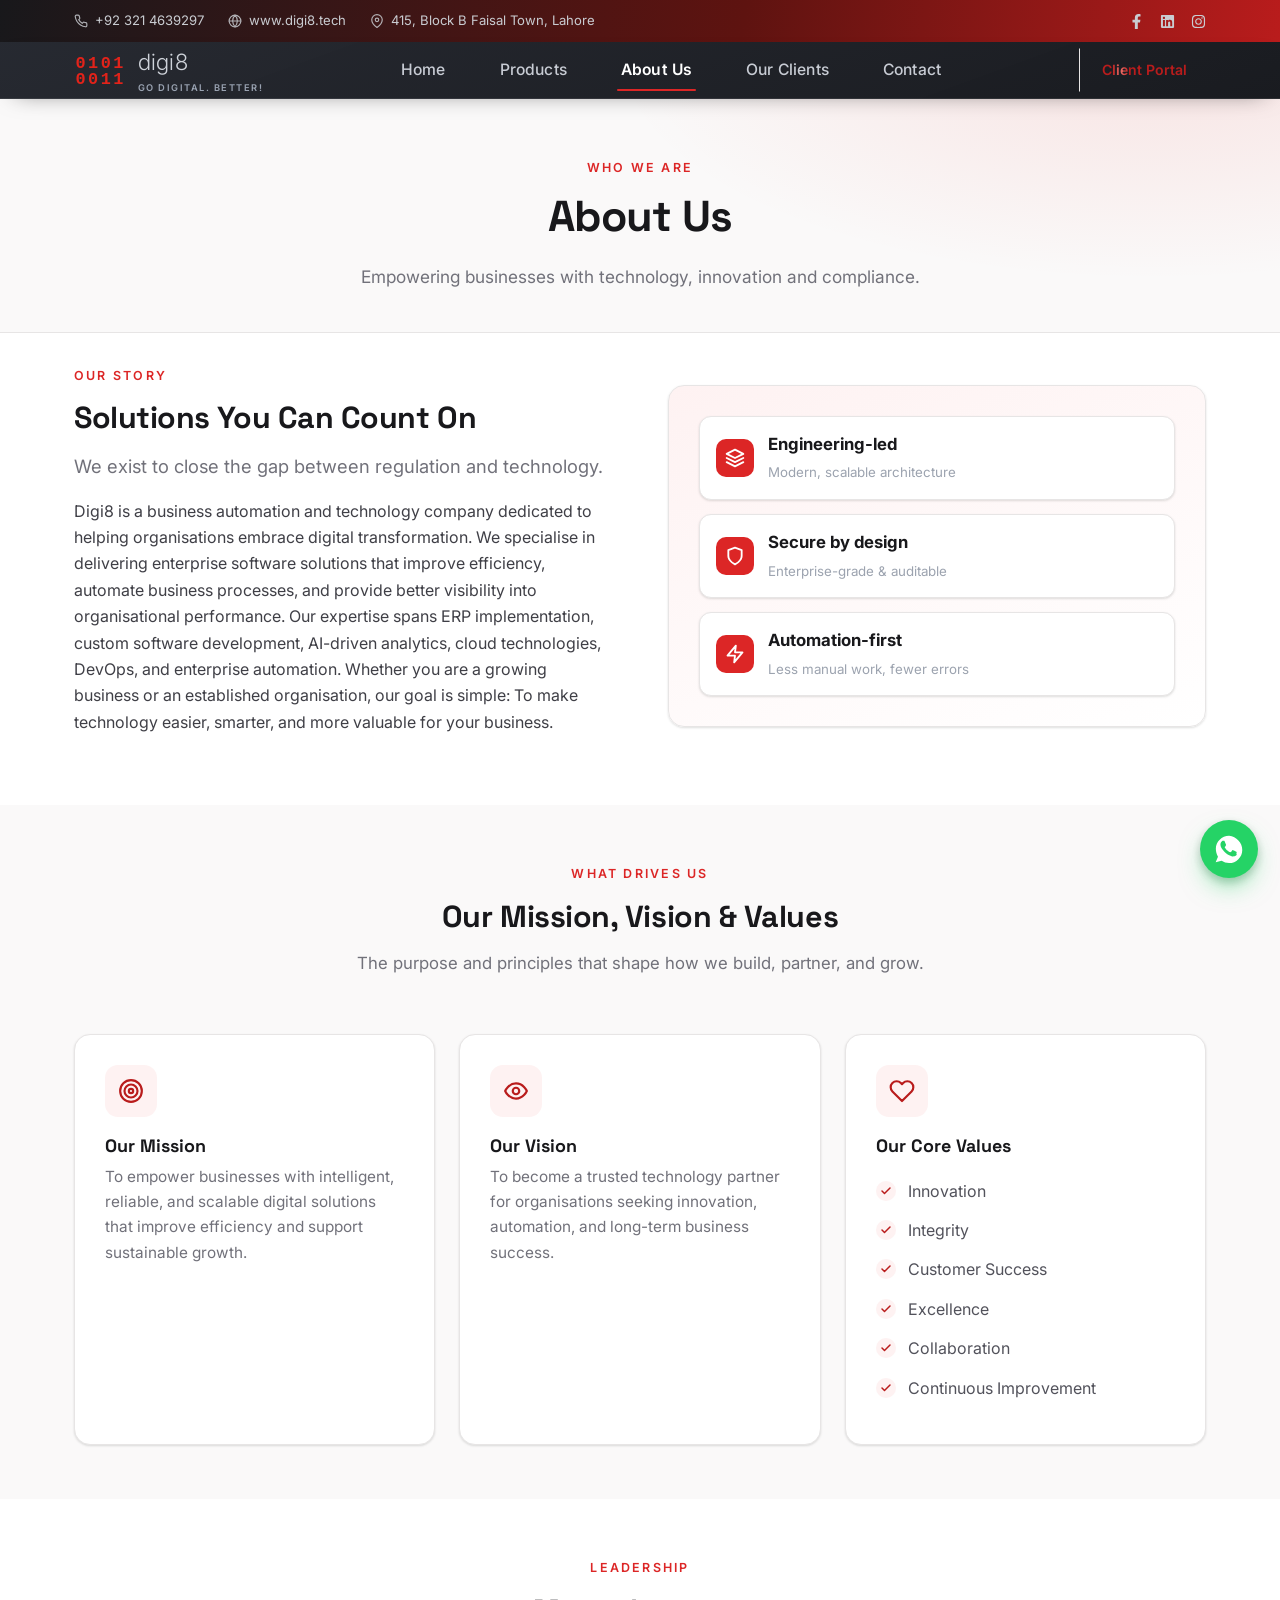
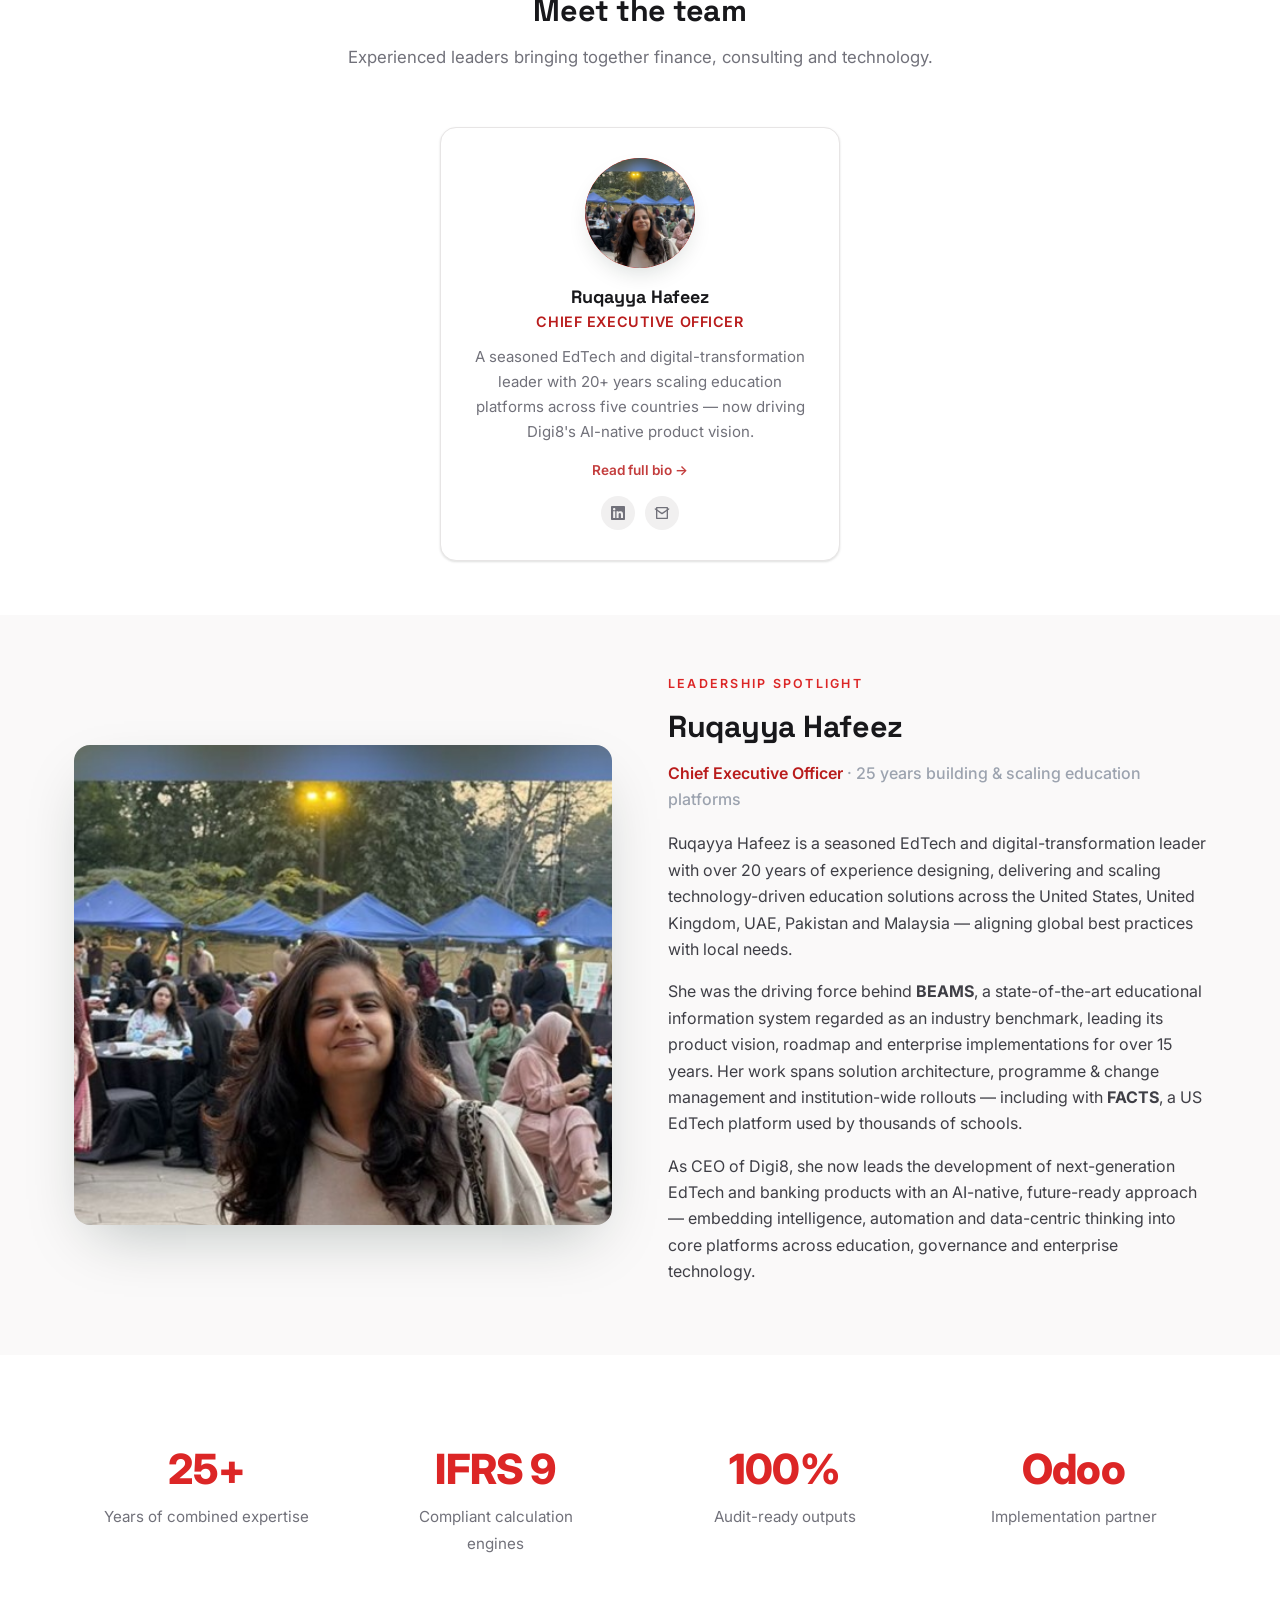
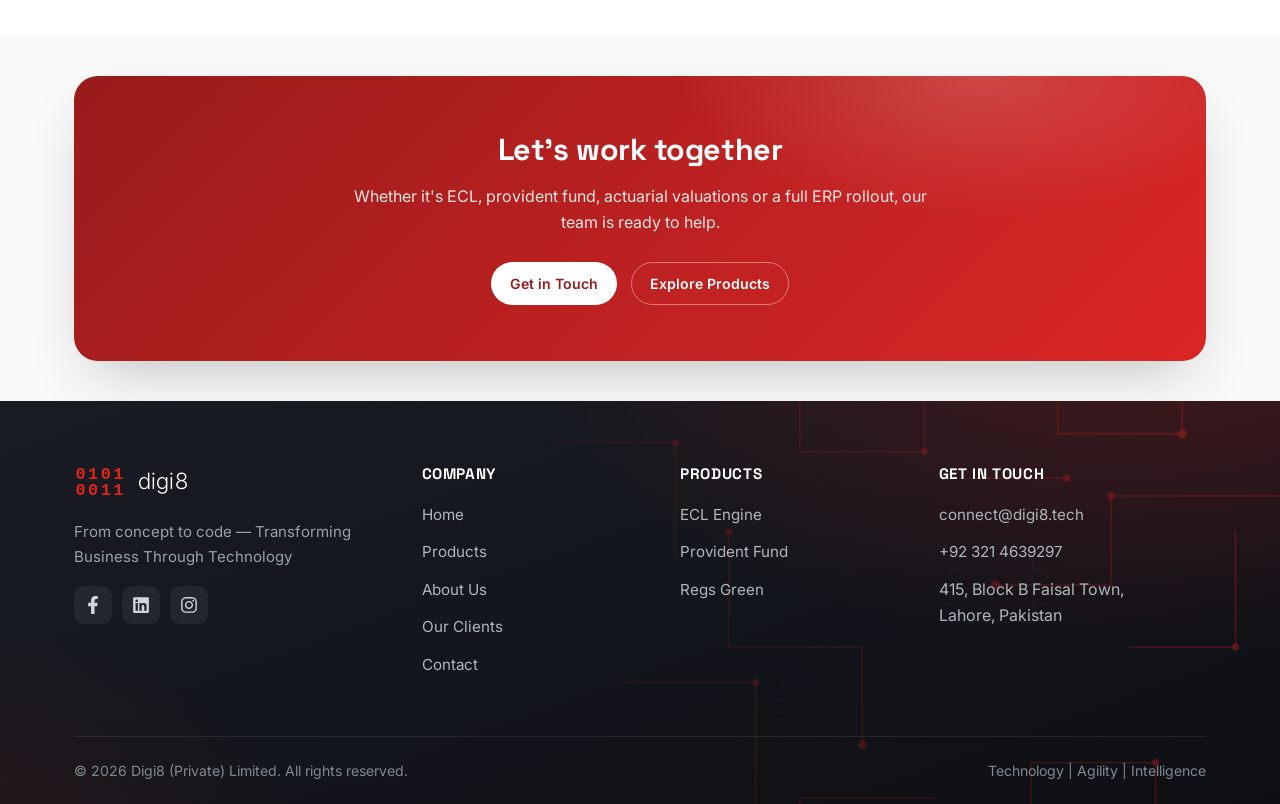
==== commit 7a398033: "Add files via upload" ====
--- a/about/index.html
+++ b/about/index.html
@@ -5,7 +5,7 @@
   <link rel="icon" type="image/svg+xml" href="/assets/img/favicon.svg" />
   <meta name="viewport" content="width=device-width, initial-scale=1" />
   <title>About Us — Digi8 | Technology, Innovation &amp; Compliance</title>
-  <meta name="description" content="Digi8 is the technology arm of Yasir & Co. Chartered Accountants. Meet our leadership — Ruqayya Hafeez (CEO), Anas Wahab (Consultant) and Yasir Riaz (Director)." />
+  <meta name="description" content="Digi8 is the technology arm of Yasir & Co. Chartered Accountants. Meet our leadership, led by CEO Ruqayya Hafeez." />
   <link rel="preconnect" href="https://fonts.googleapis.com" />
   <link rel="preconnect" href="https://fonts.gstatic.com" crossorigin />
   <link rel="stylesheet" href="https://fonts.googleapis.com/css2?family=Inter:wght@300;400;500;600;700&family=Space+Grotesk:wght@500;600;700&display=swap" />
@@ -126,7 +126,7 @@
         <h2>Meet the team</h2>
         <p>Experienced leaders bringing together finance, consulting and technology.</p>
       </div>
-      <div class="grid grid-3">
+      <div class="grid grid-3" style="grid-template-columns: minmax(0, 400px); justify-content: center;">
         <article class="card team-card team-card--link reveal">
           <a class="stretched-link" href="#ceo" aria-label="Ruqayya Hafeez — read full bio"></a>
           <div class="avatar"><img src="/assets/img/team/ceo.jpg" alt="Ruqayya Hafeez" onerror="this.remove()" />RH</div>
@@ -139,28 +139,6 @@
             <a href="mailto:connect@digi8.tech" aria-label="Email"><svg width="16" height="16" viewBox="0 0 24 24" fill="none" stroke="currentColor" stroke-width="2" stroke-linecap="round" stroke-linejoin="round"><path d="M4 4h16v16H4z"/><path d="m22 6-10 7L2 6"/></svg></a>
           </div>
         </article>
-
-        <article class="card team-card reveal">
-          <div class="avatar" aria-hidden="true">AW</div>
-          <h3>Anas Wahab</h3>
-          <p class="role">Consultant</p>
-          <p>Bridges client needs and technical delivery, translating complex reporting requirements into clear, well-scoped solutions that fit each organization.</p>
-          <div class="socials">
-            <a href="https://pk.linkedin.com/company/digi8-private-limited" target="_blank" rel="noopener" aria-label="LinkedIn"><svg width="16" height="16" viewBox="0 0 448 512" fill="currentColor"><path d="M416 32H31.9C14.3 32 0 46.5 0 64.3v383.4C0 465.5 14.3 480 31.9 480H416c17.6 0 32-14.5 32-32.3V64.3c0-17.8-14.4-32.3-32-32.3zM135.4 416H69V202.2h66.5V416zm-33.2-243c-21.3 0-38.5-17.3-38.5-38.5S80.9 96 102.2 96c21.2 0 38.5 17.3 38.5 38.5 0 21.3-17.2 38.5-38.5 38.5zm282.1 243h-66.4V312c0-24.8-.5-56.7-34.5-56.7-34.6 0-39.9 27-39.9 54.9V416h-66.4V202.2h63.7v29.2h.9c8.9-16.8 30.6-34.5 62.9-34.5 67.2 0 79.7 44.3 79.7 101.9V416z"/></svg></a>
-            <a href="mailto:connect@digi8.tech" aria-label="Email"><svg width="16" height="16" viewBox="0 0 24 24" fill="none" stroke="currentColor" stroke-width="2" stroke-linecap="round" stroke-linejoin="round"><path d="M4 4h16v16H4z"/><path d="m22 6-10 7L2 6"/></svg></a>
-          </div>
-        </article>
-
-        <article class="card team-card reveal">
-          <div class="avatar" aria-hidden="true">YR</div>
-          <h3>Yasir Riaz</h3>
-          <p class="role">Director</p>
-          <p>Grounds Digi8 in the rigour of chartered accountancy, ensuring every product upholds the highest standards of financial accuracy and compliance.</p>
-          <div class="socials">
-            <a href="https://pk.linkedin.com/company/digi8-private-limited" target="_blank" rel="noopener" aria-label="LinkedIn"><svg width="16" height="16" viewBox="0 0 448 512" fill="currentColor"><path d="M416 32H31.9C14.3 32 0 46.5 0 64.3v383.4C0 465.5 14.3 480 31.9 480H416c17.6 0 32-14.5 32-32.3V64.3c0-17.8-14.4-32.3-32-32.3zM135.4 416H69V202.2h66.5V416zm-33.2-243c-21.3 0-38.5-17.3-38.5-38.5S80.9 96 102.2 96c21.2 0 38.5 17.3 38.5 38.5 0 21.3-17.2 38.5-38.5 38.5zm282.1 243h-66.4V312c0-24.8-.5-56.7-34.5-56.7-34.6 0-39.9 27-39.9 54.9V416h-66.4V202.2h63.7v29.2h.9c8.9-16.8 30.6-34.5 62.9-34.5 67.2 0 79.7 44.3 79.7 101.9V416z"/></svg></a>
-            <a href="mailto:connect@digi8.tech" aria-label="Email"><svg width="16" height="16" viewBox="0 0 24 24" fill="none" stroke="currentColor" stroke-width="2" stroke-linecap="round" stroke-linejoin="round"><path d="M4 4h16v16H4z"/><path d="m22 6-10 7L2 6"/></svg></a>
-          </div>
-        </article>
       </div>
     </div>
   </section>
--- a/assets/css/styles.css
+++ b/assets/css/styles.css
@@ -144,6 +144,14 @@
 .hero-slider img:hover { transform: scale(1.06); }
 .hero-slider img.is-active,
 .hero-slider img.is-active:hover { opacity: 1; transform: scale(1); }
+/* Mobile: flatten the tilt and centre the slider + both images */
+@media (max-width: 700px) {
+  .hero__visual { justify-content: center; }
+  .hero__float { margin-left: auto; margin-right: auto; }
+  .hero-slider { max-width: 420px; margin: 0 auto; aspect-ratio: 1.3 / 1; transform: none; }
+  .hero-slider:hover { transform: none; }
+  .hero-slider img { object-position: center; }
+}
 @media (max-width: 960px) {
   body.home .hero__grid { grid-template-columns: 1fr; }
   .hero__float { max-width: 470px; }
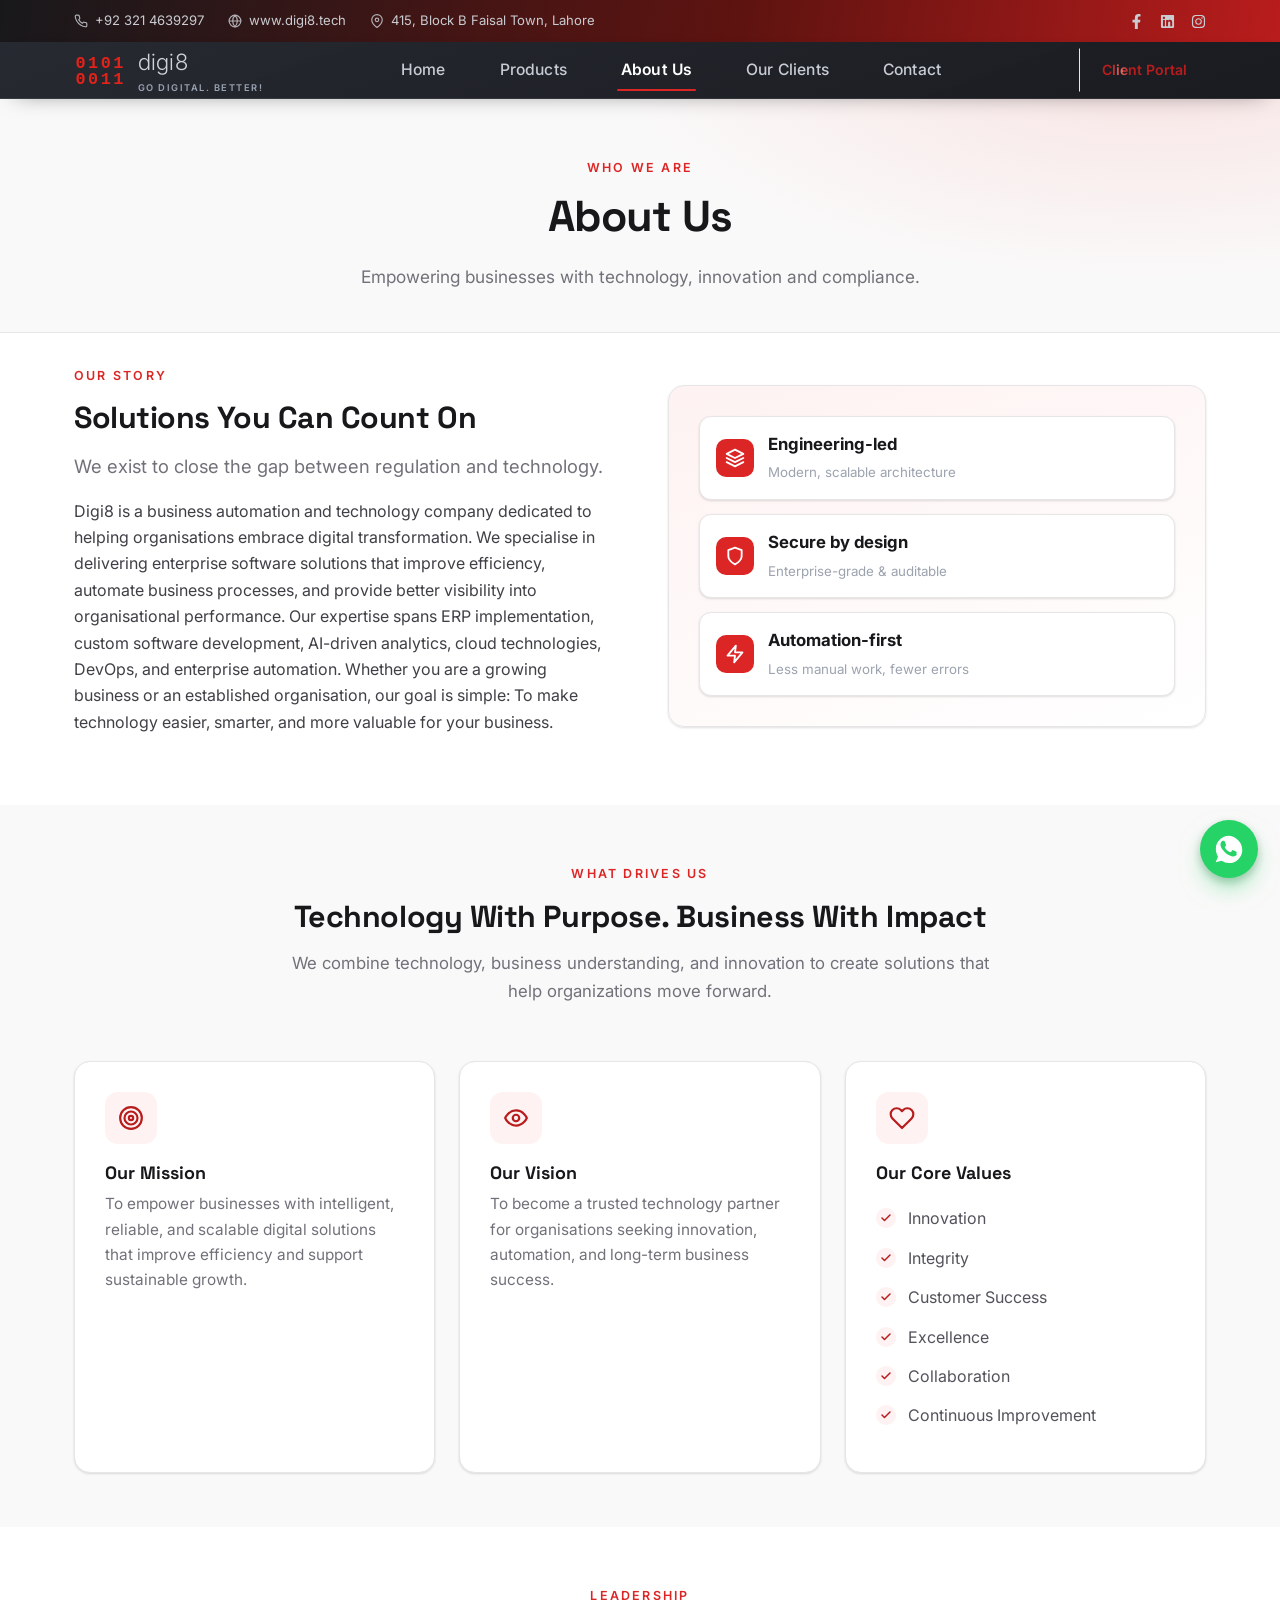
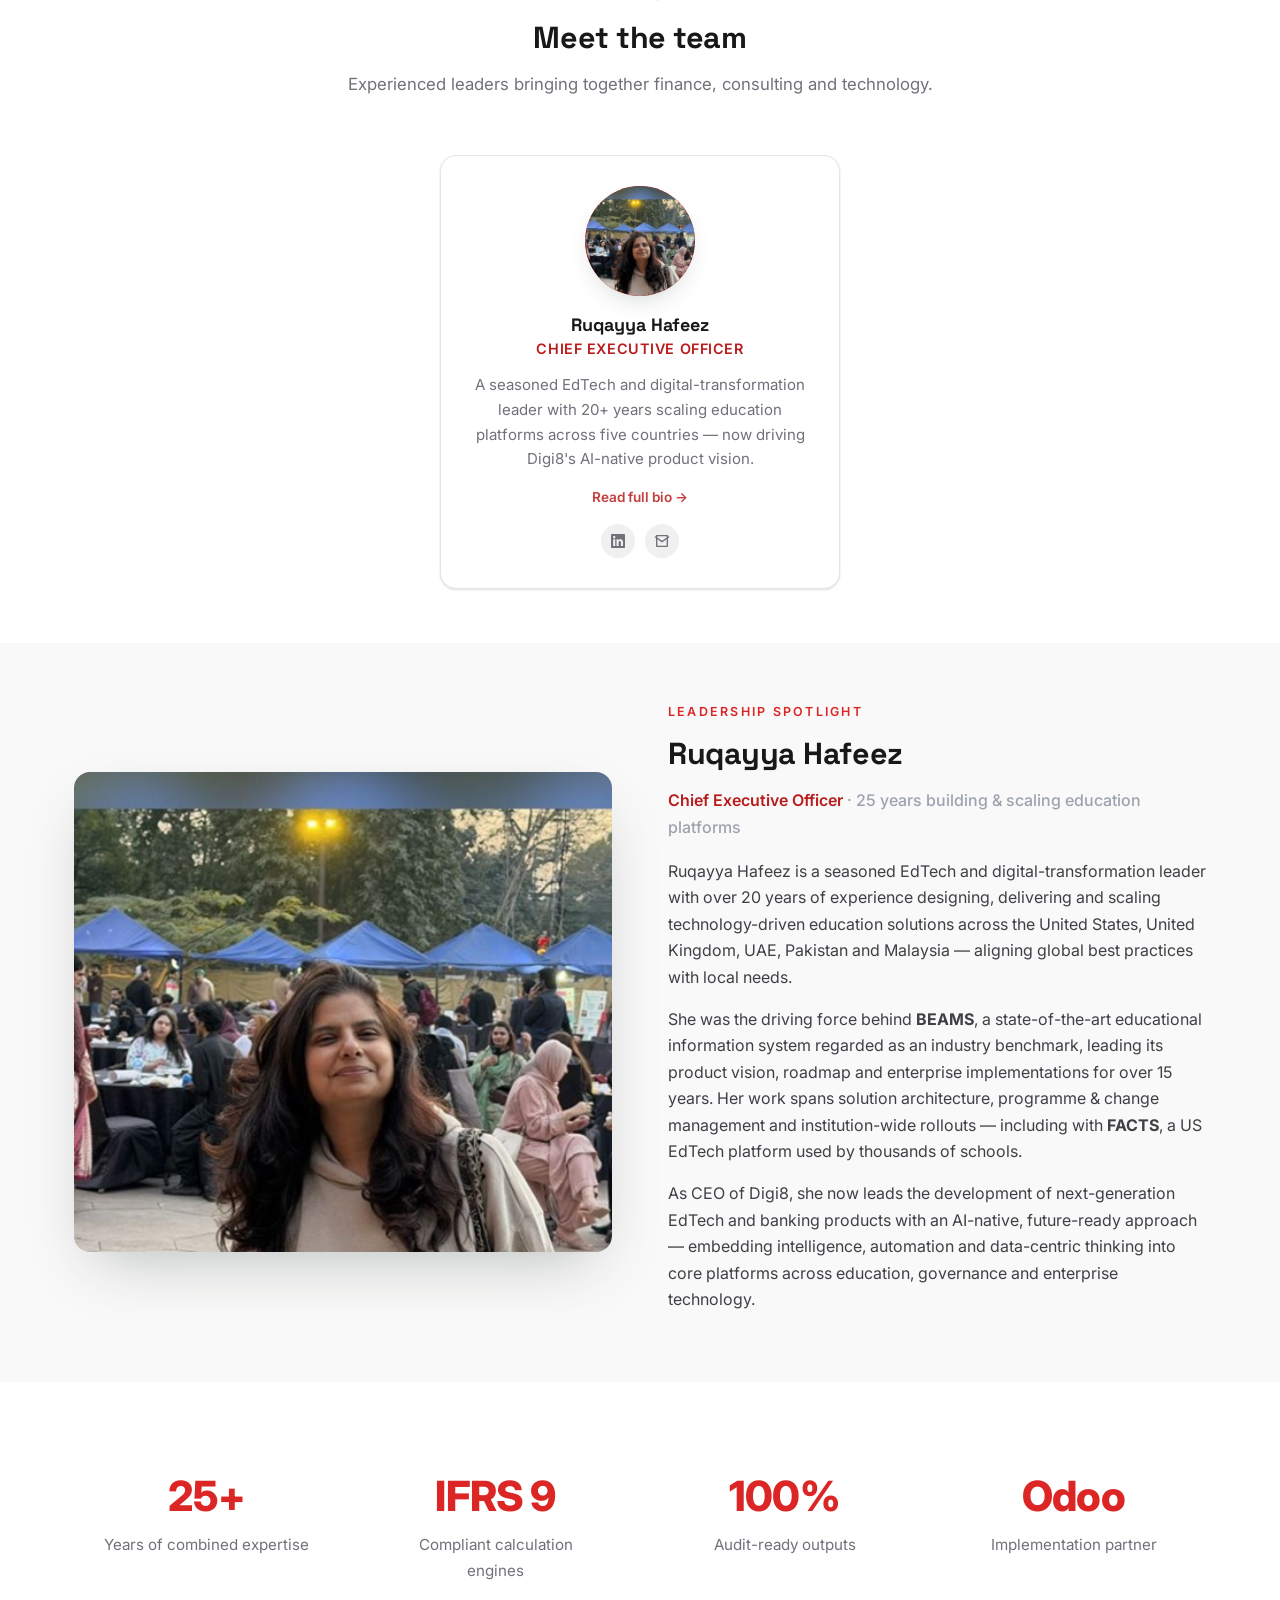
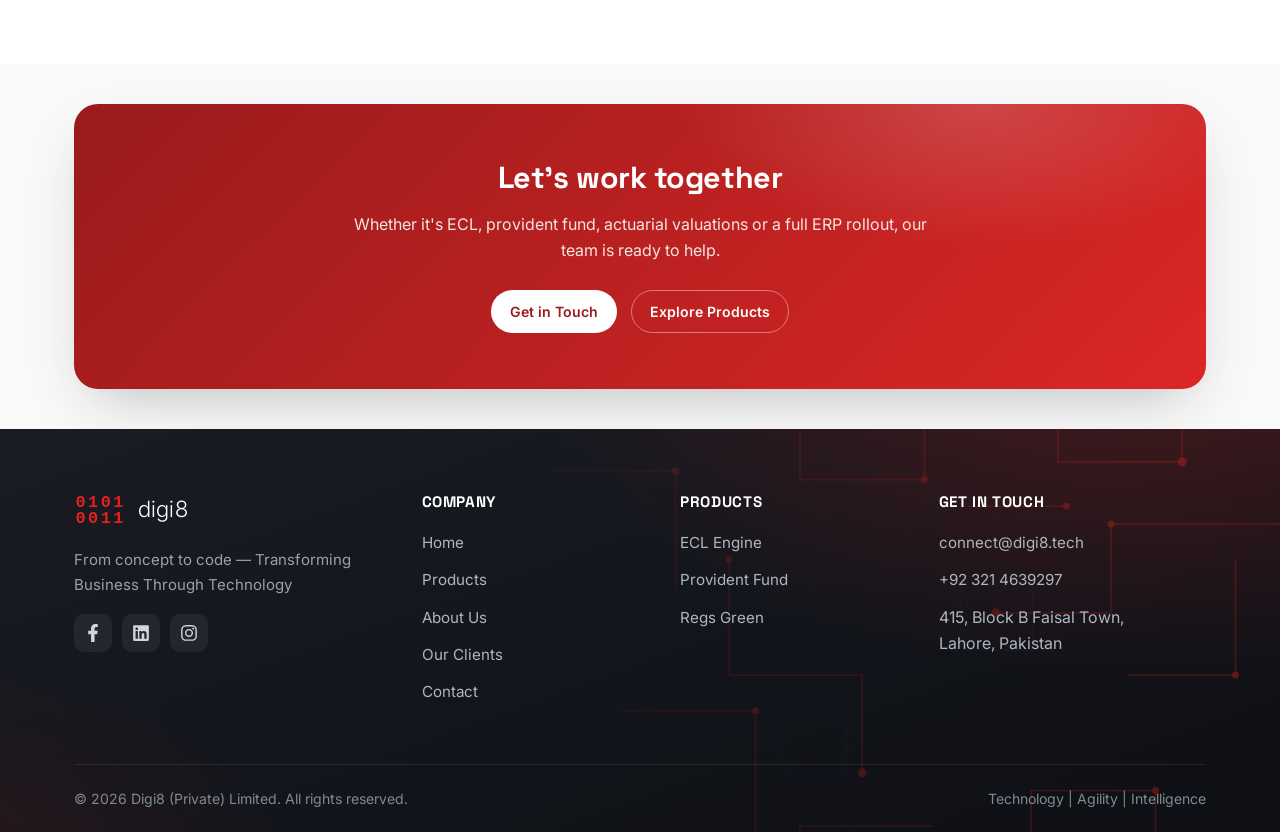
==== commit d758627b: "Add files via upload" ====
--- a/about/index.html
+++ b/about/index.html
@@ -88,8 +88,8 @@
     <div class="container">
       <div class="section-head reveal">
         <span class="eyebrow">What Drives Us</span>
-        <h2>Our Mission, Vision &amp; Values</h2>
-        <p>The purpose and principles that shape how we build, partner, and grow.</p>
+        <h2>Technology With Purpose. Business With Impact</h2>
+        <p>We combine technology, business understanding, and innovation to create solutions that help organizations move forward.</p>
       </div>
       <div class="grid grid-3">
         <div class="card reveal">
--- a/assets/css/styles.css
+++ b/assets/css/styles.css
@@ -152,6 +152,17 @@
   .hero-slider:hover { transform: none; }
   .hero-slider img { object-position: center; }
 }
+
+/* Home "Our Products" — one product per line: logo + name */
+.product-mini-grid { display: grid; grid-template-columns: 1fr; gap: 12px; margin: 4px 0 0; }
+.product-mini { display: flex; align-items: center; gap: 14px; background: #fff; border: 1px solid var(--line);
+  border-radius: 12px; padding: 13px 18px; box-shadow: var(--shadow-sm); text-decoration: none; color: inherit;
+  transition: transform .2s ease, box-shadow .2s ease, border-color .2s ease; }
+.product-mini:hover { transform: translateX(4px); box-shadow: var(--shadow-md, 0 14px 30px -18px rgba(0,0,0,.28)); border-color: rgba(226,35,26,.35); }
+.product-mini__ic { flex: 0 0 auto; display: grid; place-items: center; width: 40px; height: 40px; border-radius: 11px;
+  background: var(--emerald-50); color: var(--emerald-600); margin: 0; }
+.product-mini__ic svg { width: 21px; height: 21px; }
+.product-mini b { color: var(--ink-900); font-size: 1.02rem; margin: 0; line-height: 1.2; }
 @media (max-width: 960px) {
   body.home .hero__grid { grid-template-columns: 1fr; }
   .hero__float { max-width: 470px; }
@@ -179,7 +190,9 @@
 }
 .about-card > * { position: relative; z-index: 1; }
 /* Core-strength icon chips */
-.strength-chips { display: flex; flex-wrap: wrap; gap: 12px; margin-top: 14px; }
+.strength-chips { display: grid; grid-template-columns: repeat(3, 1fr); gap: 14px; margin-top: 14px; }
+@media (max-width: 720px) { .strength-chips { grid-template-columns: repeat(2, 1fr); } }
+@media (max-width: 460px) { .strength-chips { grid-template-columns: 1fr; } }
 .strength-chip {
   display: inline-flex; align-items: center; gap: 10px;
   background: #fff; border: 1px solid var(--line); border-radius: 12px;
@@ -732,6 +745,9 @@
 .form-field input:focus, .form-field select:focus, .form-field textarea:focus {
   outline: none; border-color: var(--emerald-500); box-shadow: 0 0 0 3px rgba(226,35,26,.15);
 }
+/* Placeholder fades lighter when the field is focused */
+.form-field input::placeholder, .form-field textarea::placeholder { color: var(--ink-400, #9aa0ac); transition: color .2s ease; }
+.form-field input:focus::placeholder, .form-field textarea:focus::placeholder { color: #cdd2db; }
 .form-row { display: grid; grid-template-columns: 1fr 1fr; gap: 16px; }
 
 /* ----- Footer ----- */
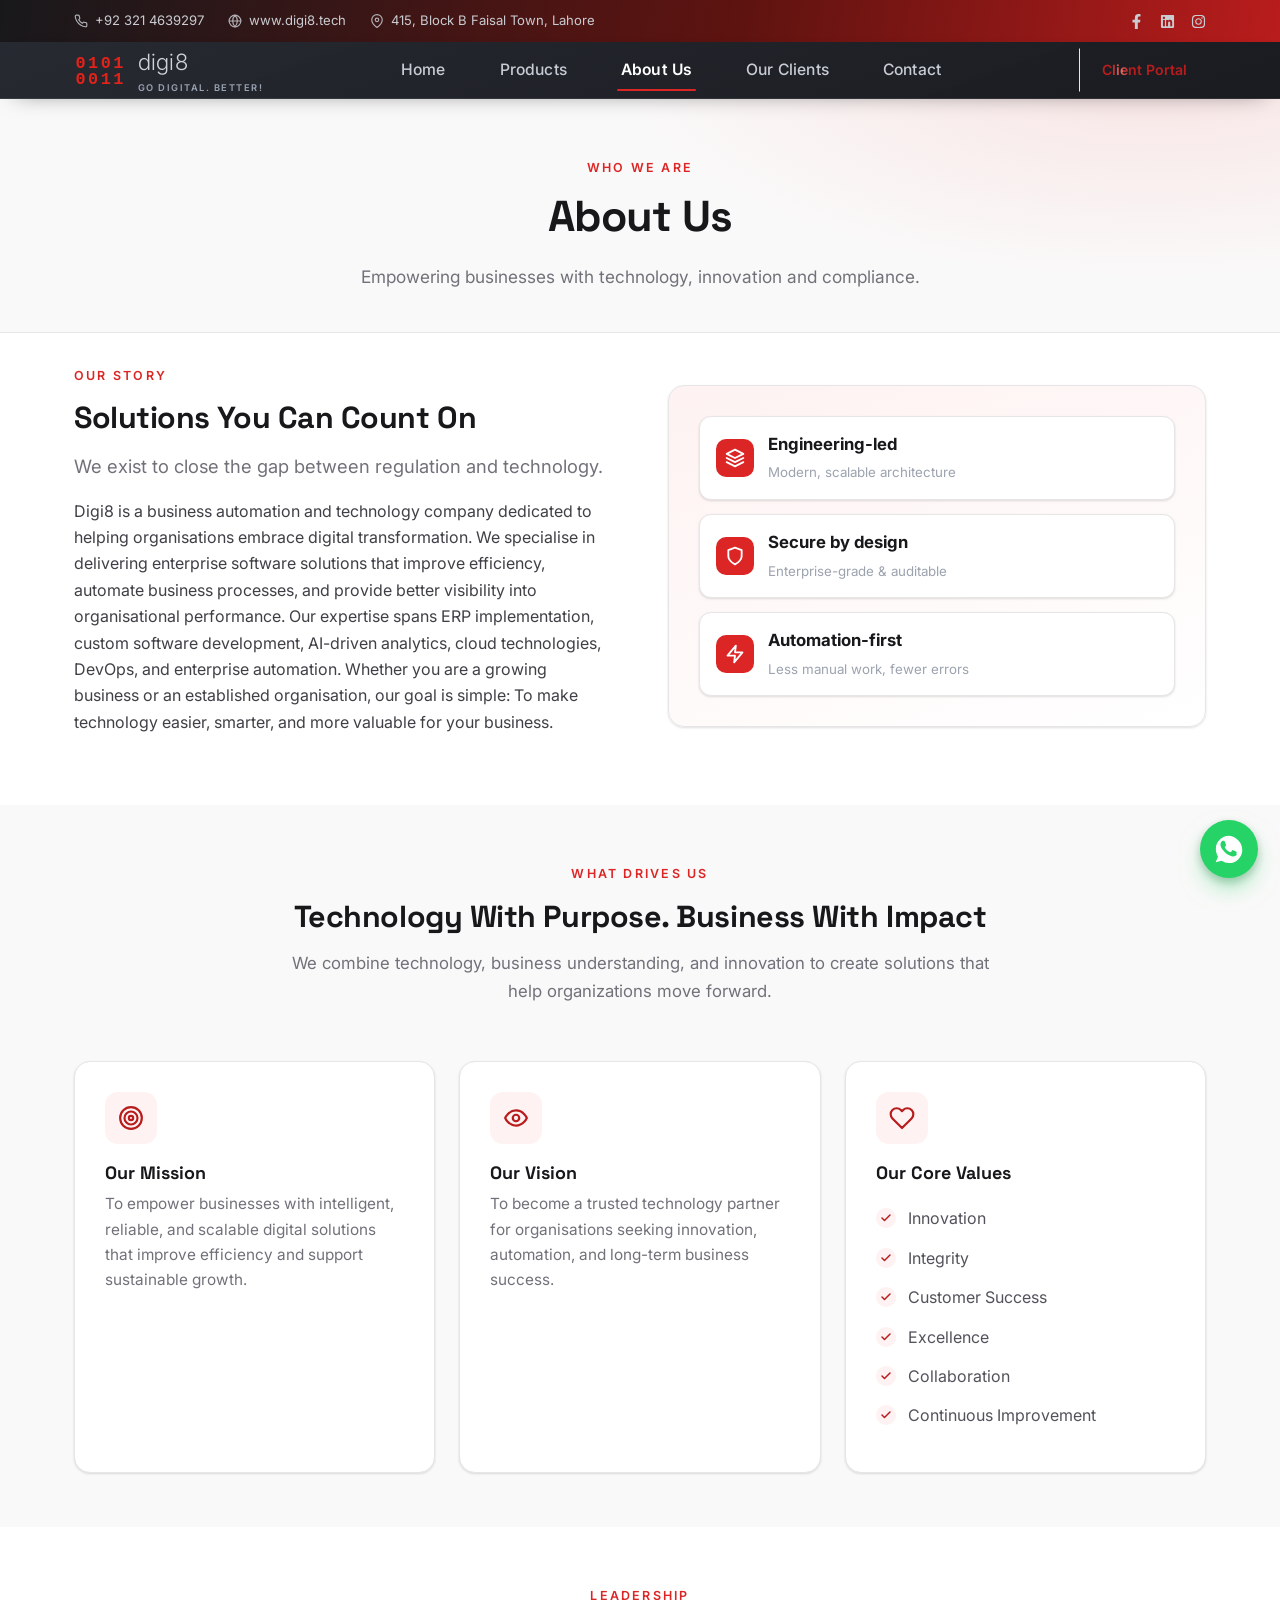
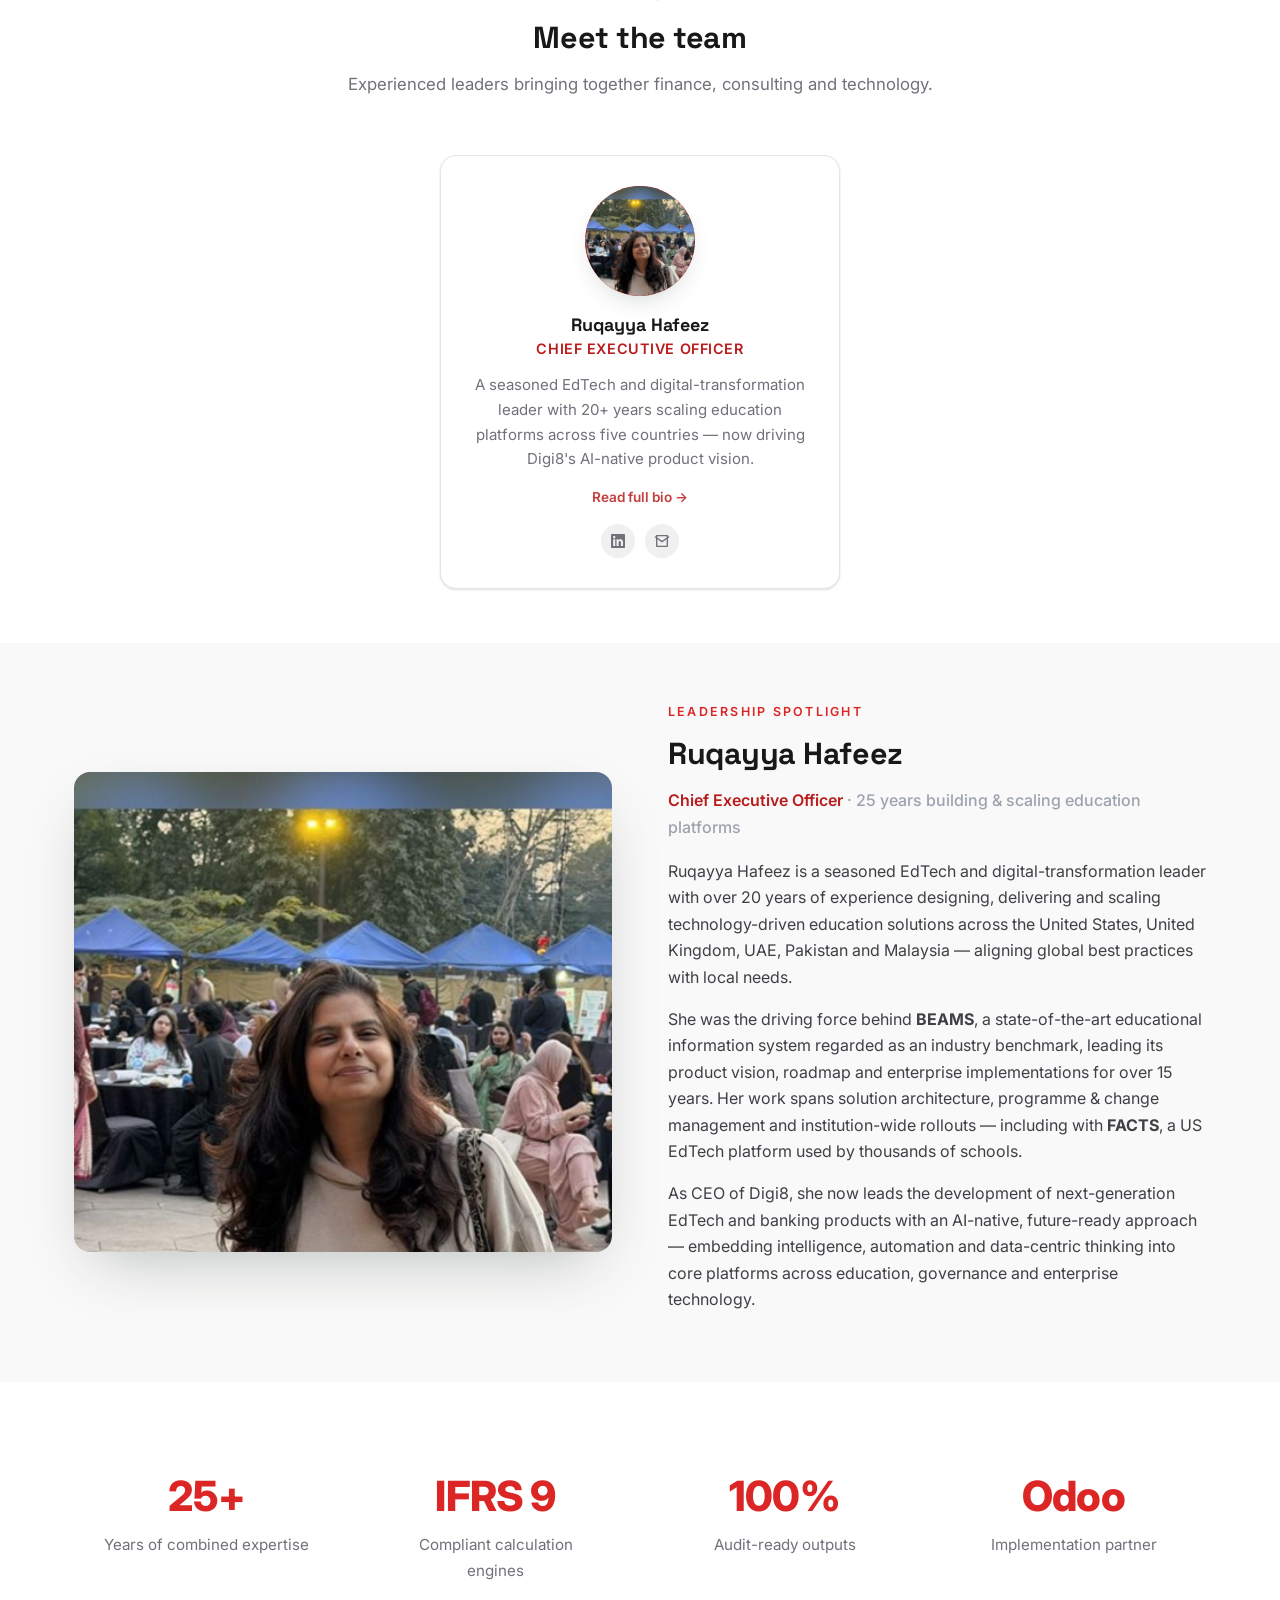
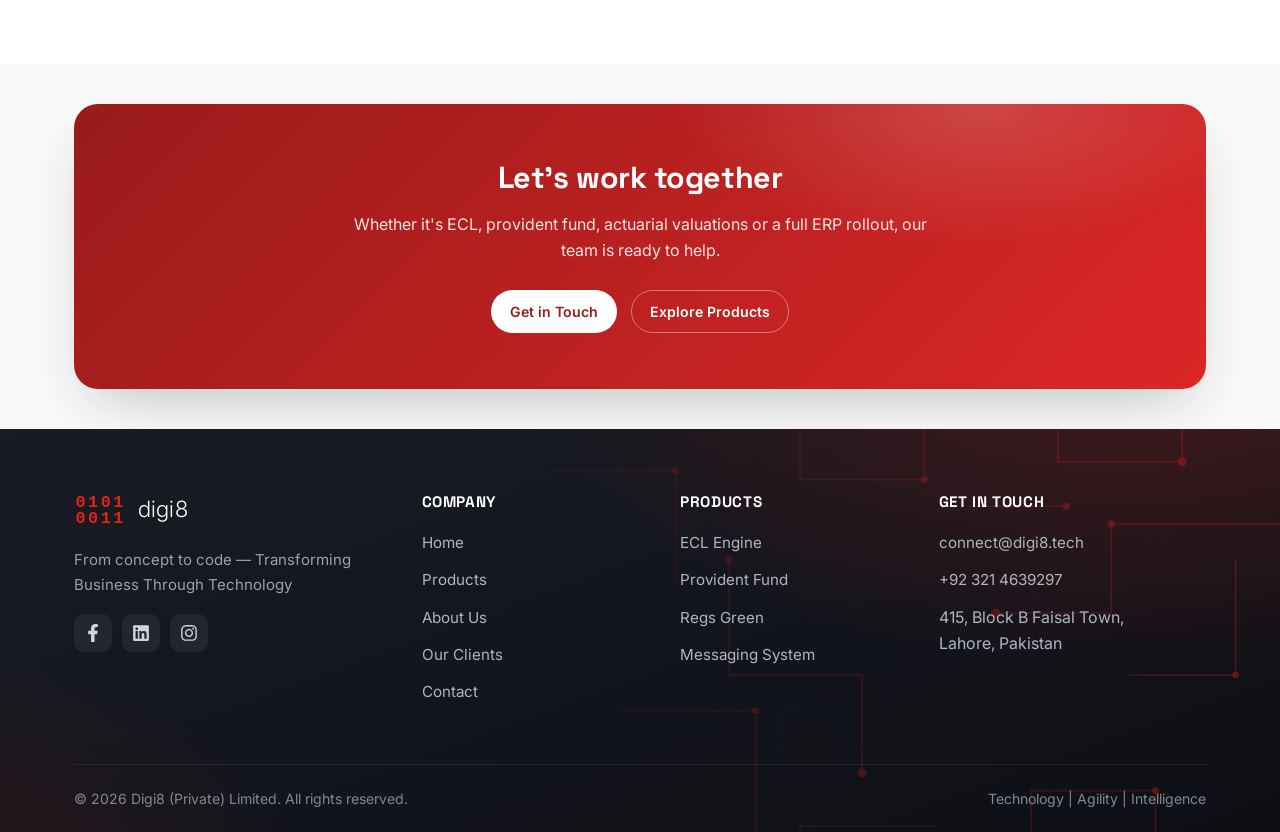
==== commit 125a0fa8: "Add files via upload" ====
--- a/about/index.html
+++ b/about/index.html
@@ -1,242 +1,243 @@
-﻿<!doctype html>
-<html lang="en">
-<head>
-  <meta charset="UTF-8" />
-  <link rel="icon" type="image/svg+xml" href="/assets/img/favicon.svg" />
-  <meta name="viewport" content="width=device-width, initial-scale=1" />
-  <title>About Us — Digi8 | Technology, Innovation &amp; Compliance</title>
-  <meta name="description" content="Digi8 is the technology arm of Yasir & Co. Chartered Accountants. Meet our leadership, led by CEO Ruqayya Hafeez." />
-  <link rel="preconnect" href="https://fonts.googleapis.com" />
-  <link rel="preconnect" href="https://fonts.gstatic.com" crossorigin />
-  <link rel="stylesheet" href="https://fonts.googleapis.com/css2?family=Inter:wght@300;400;500;600;700&family=Space+Grotesk:wght@500;600;700&display=swap" />
-  <link rel="stylesheet" href="/assets/css/styles.css?v=96" />
-</head>
-<body>
-
-  <div class="topbar">
-    <div class="container topbar__inner">
-      <div class="topbar__left">
-        <a class="topbar__phone" href="tel:+923214639297"><svg viewBox="0 0 24 24" fill="none" stroke="currentColor" stroke-width="2" stroke-linecap="round" stroke-linejoin="round"><path d="M22 16.92v3a2 2 0 0 1-2.18 2 19.79 19.79 0 0 1-8.63-3.07 19.5 19.5 0 0 1-6-6 19.79 19.79 0 0 1-3.07-8.63A2 2 0 0 1 4.11 2h3a2 2 0 0 1 2 1.72c.13.96.36 1.9.7 2.81a2 2 0 0 1-.45 2.11L8.09 9.91a16 16 0 0 0 6 6l1.27-1.27a2 2 0 0 1 2.11-.45c.91.34 1.85.57 2.81.7A2 2 0 0 1 22 16.92z"/></svg>+92 321 4639297</a>
-        <a class="topbar__site" href="https://digi8.tech" target="_blank" rel="noopener"><svg viewBox="0 0 24 24" fill="none" stroke="currentColor" stroke-width="2" stroke-linecap="round" stroke-linejoin="round"><circle cx="12" cy="12" r="10"/><path d="M2 12h20"/><path d="M12 2a15.3 15.3 0 0 1 4 10 15.3 15.3 0 0 1-4 10 15.3 15.3 0 0 1-4-10 15.3 15.3 0 0 1 4-10z"/></svg>www.digi8.tech</a>
-        <span class="topbar__addr"><svg viewBox="0 0 24 24" fill="none" stroke="currentColor" stroke-width="2" stroke-linecap="round" stroke-linejoin="round"><path d="M21 10c0 7-9 13-9 13s-9-6-9-13a9 9 0 0 1 18 0z"/><circle cx="12" cy="10" r="3"/></svg>415, Block B Faisal Town, Lahore</span>
-      </div>
-      <div class="topbar__social">
-        <a href="https://www.facebook.com/p/Digi8-61577698963574/" target="_blank" rel="noopener" aria-label="Facebook"><svg viewBox="0 0 320 512" fill="currentColor"><path d="M279.14 288l14.22-92.66h-88.91v-60.13c0-25.35 12.42-50.06 52.24-50.06h40.42V6.26S260.43 0 225.36 0c-73.22 0-121.08 44.38-121.08 124.72v70.62H22.89V288h81.39v224h100.17V288z"/></svg></a>
-        <a href="https://pk.linkedin.com/company/digi8-private-limited" target="_blank" rel="noopener" aria-label="LinkedIn"><svg viewBox="0 0 448 512" fill="currentColor"><path d="M416 32H31.9C14.3 32 0 46.5 0 64.3v383.4C0 465.5 14.3 480 31.9 480H416c17.6 0 32-14.5 32-32.3V64.3c0-17.8-14.4-32.3-32-32.3zM135.4 416H69V202.2h66.5V416zm-33.2-243c-21.3 0-38.5-17.3-38.5-38.5S80.9 96 102.2 96c21.2 0 38.5 17.3 38.5 38.5 0 21.3-17.2 38.5-38.5 38.5zm282.1 243h-66.4V312c0-24.8-.5-56.7-34.5-56.7-34.6 0-39.9 27-39.9 54.9V416h-66.4V202.2h63.7v29.2h.9c8.9-16.8 30.6-34.5 62.9-34.5 67.2 0 79.7 44.3 79.7 101.9V416z"/></svg></a>
-        <a href="https://www.instagram.com/digi8.tech" target="_blank" rel="noopener" aria-label="Instagram"><svg viewBox="0 0 448 512" fill="currentColor"><path d="M224.1 141c-63.6 0-114.9 51.3-114.9 114.9s51.3 114.9 114.9 114.9S339 319.5 339 255.9 287.7 141 224.1 141zm0 189.6c-41.1 0-74.7-33.5-74.7-74.7s33.5-74.7 74.7-74.7 74.7 33.5 74.7 74.7-33.6 74.7-74.7 74.7zm146.4-194.3c0 14.9-12 26.8-26.8 26.8-14.9 0-26.8-12-26.8-26.8s12-26.8 26.8-26.8 26.8 12 26.8 26.8zm76.1 27.2c-1.7-35.9-9.9-67.7-36.2-93.9-26.2-26.2-58-34.4-93.9-36.2-37-2.1-147.9-2.1-184.9 0-35.8 1.7-67.6 9.9-93.9 36.1s-34.4 58-36.2 93.9c-2.1 37-2.1 147.9 0 184.9 1.7 35.9 9.9 67.7 36.2 93.9s58 34.4 93.9 36.2c37 2.1 147.9 2.1 184.9 0 35.9-1.7 67.7-9.9 93.9-36.2 26.2-26.2 34.4-58 36.2-93.9 2.1-37 2.1-147.8 0-184.8zM398.8 388c-7.8 19.6-22.9 34.7-42.6 42.6-29.5 11.7-99.5 9-132.1 9s-102.7 2.6-132.1-9c-19.6-7.8-34.7-22.9-42.6-42.6-11.7-29.5-9-99.5-9-132.1s-2.6-102.7 9-132.1c7.8-19.6 22.9-34.7 42.6-42.6 29.5-11.7 99.5-9 132.1-9s102.7-2.6 132.1 9c19.6 7.8 34.7 22.9 42.6 42.6 11.7 29.5 9 99.5 9 132.1s2.7 102.7-9 132.1z"/></svg></a>
-      </div>
-    </div>
-  </div>
-  <header class="site-header">
-    <div class="container site-header__inner">
-      <a class="brand" href="/index.html" aria-label="Digi8 home">
-        <img class="brand__mark" src="/assets/img/digi8-binary.svg" alt="" width="66" height="40" />
-        <span class="brand__name"><span class="brand-shine">digi8</span><small>Go Digital. Better!</small></span>
-      </a>
-      <nav class="nav" id="primary-nav" aria-label="Primary">
-        <a href="/index.html">Home</a>
-        <a href="/products/index.html">Products</a>
-        <a href="/about/index.html" class="is-active" aria-current="page">About Us</a>
-        <a href="/clients/index.html">Our Clients</a>
-        <a href="/contact/index.html">Contact</a>
-      </nav>
-      <div class="header-cta">
-        <a class="btn btn-primary btn-portal" href="/odoo/#odoo-form-section"><span class="btn-shine">Client Portal</span></a>
-        <button class="nav-toggle" type="button" aria-controls="primary-nav" aria-expanded="false" aria-label="Toggle menu"><span></span></button>
-      </div>
-    </div>
-  </header>
-
-  <!-- Page title -->
-  <section class="page-hero">
-    <div class="container">
-      <span class="eyebrow">Who We Are</span>
-      <h1>About Us</h1>
-      <p>Empowering businesses with technology, innovation and compliance.</p>
-    </div>
-  </section>
-
-  <!-- Story -->
-  <section class="section section--flush-top">
-    <div class="container split">
-      <div class="reveal">
-        <span class="eyebrow">Our Story</span>
-        <h2>Solutions You Can Count On</h2>
-        <p class="lead">We exist to close the gap between regulation and technology.</p>
-        <p>Digi8 is a business automation and technology company dedicated to helping organisations embrace digital transformation. We specialise in delivering enterprise software solutions that improve efficiency, automate business processes, and provide better visibility into organisational performance.
-Our expertise spans ERP implementation, custom software development, AI-driven analytics, cloud technologies, DevOps, and enterprise automation.
-Whether you are a growing business or an established organisation, our goal is simple:
-To make technology easier, smarter, and more valuable for your business.
-</p>
-      </div>
-      <div class="split__media reveal" aria-hidden="true">
-        <div class="metric-row"><span class="dot">
-          <svg width="20" height="20" viewBox="0 0 24 24" fill="none" stroke="currentColor" stroke-width="2.2" stroke-linecap="round" stroke-linejoin="round"><path d="M12 2 2 7l10 5 10-5-10-5z"/><path d="m2 17 10 5 10-5"/><path d="m2 12 10 5 10-5"/></svg>
-        </span><div><b>Engineering-led</b><small>Modern, scalable architecture</small></div></div>
-        <div class="metric-row"><span class="dot">
-          <svg width="20" height="20" viewBox="0 0 24 24" fill="none" stroke="currentColor" stroke-width="2.2" stroke-linecap="round" stroke-linejoin="round"><path d="M12 22s8-4 8-10V5l-8-3-8 3v7c0 6 8 10 8 10z"/></svg>
-        </span><div><b>Secure by design</b><small>Enterprise-grade &amp; auditable</small></div></div>
-        <div class="metric-row"><span class="dot">
-          <svg width="20" height="20" viewBox="0 0 24 24" fill="none" stroke="currentColor" stroke-width="2.2" stroke-linecap="round" stroke-linejoin="round"><path d="M13 2 3 14h9l-1 8 10-12h-9l1-8z"/></svg>
-        </span><div><b>Automation-first</b><small>Less manual work, fewer errors</small></div></div>
-      </div>
-    </div>
-  </section>
-
-  <!-- Mission / Vision / Values -->
-  <section class="section section--soft">
-    <div class="container">
-      <div class="section-head reveal">
-        <span class="eyebrow">What Drives Us</span>
-        <h2>Technology With Purpose. Business With Impact</h2>
-        <p>We combine technology, business understanding, and innovation to create solutions that help organizations move forward.</p>
-      </div>
-      <div class="grid grid-3">
-        <div class="card reveal">
-          <div class="card__icon"><svg viewBox="0 0 24 24" fill="none" stroke="currentColor" stroke-width="2" stroke-linecap="round" stroke-linejoin="round"><circle cx="12" cy="12" r="10"/><circle cx="12" cy="12" r="6"/><circle cx="12" cy="12" r="2"/></svg></div>
-          <h3>Our Mission</h3>
-          <p>To empower businesses with intelligent, reliable, and scalable digital solutions that improve efficiency and support sustainable growth.</p>
-        </div>
-        <div class="card reveal">
-          <div class="card__icon"><svg viewBox="0 0 24 24" fill="none" stroke="currentColor" stroke-width="2" stroke-linecap="round" stroke-linejoin="round"><path d="M2 12s3-7 10-7 10 7 10 7-3 7-10 7-10-7-10-7z"/><circle cx="12" cy="12" r="3"/></svg></div>
-          <h3>Our Vision</h3>
-          <p>To become a trusted technology partner for organisations seeking innovation, automation, and long-term business success.</p>
-        </div>
-        <div class="card reveal">
-          <div class="card__icon"><svg viewBox="0 0 24 24" fill="none" stroke="currentColor" stroke-width="2" stroke-linecap="round" stroke-linejoin="round"><path d="M20.84 4.61a5.5 5.5 0 0 0-7.78 0L12 5.67l-1.06-1.06a5.5 5.5 0 1 0-7.78 7.78L12 21.23l8.84-8.84a5.5 5.5 0 0 0 0-7.78z"/></svg></div>
-          <h3>Our Core Values</h3>
-          <ul class="check-list">
-            <li>Innovation</li>
-            <li>Integrity</li>
-            <li>Customer Success</li>
-            <li>Excellence</li>
-            <li>Collaboration</li>
-            <li>Continuous Improvement</li>
-          </ul>
-        </div>
-      </div>
-    </div>
-  </section>
-
-  <!-- Team -->
-  <section class="section">
-    <div class="container">
-      <div class="section-head reveal">
-        <span class="eyebrow">Leadership</span>
-        <h2>Meet the team</h2>
-        <p>Experienced leaders bringing together finance, consulting and technology.</p>
-      </div>
-      <div class="grid grid-3" style="grid-template-columns: minmax(0, 400px); justify-content: center;">
-        <article class="card team-card team-card--link reveal">
-          <a class="stretched-link" href="#ceo" aria-label="Ruqayya Hafeez — read full bio"></a>
-          <div class="avatar"><img src="/assets/img/team/ceo.jpg" alt="Ruqayya Hafeez" onerror="this.remove()" />RH</div>
-          <h3>Ruqayya Hafeez</h3>
-          <p class="role">Chief Executive Officer</p>
-          <p>A seasoned EdTech and digital-transformation leader with 20+ years scaling education platforms across five countries — now driving Digi8's AI-native product vision.</p>
-          <span class="team-card__more">Read full bio →</span>
-          <div class="socials">
-            <a href="https://pk.linkedin.com/in/ruqayya-hafeez-4098964" target="_blank" rel="noopener" aria-label="Ruqayya Hafeez on LinkedIn"><svg width="16" height="16" viewBox="0 0 448 512" fill="currentColor"><path d="M416 32H31.9C14.3 32 0 46.5 0 64.3v383.4C0 465.5 14.3 480 31.9 480H416c17.6 0 32-14.5 32-32.3V64.3c0-17.8-14.4-32.3-32-32.3zM135.4 416H69V202.2h66.5V416zm-33.2-243c-21.3 0-38.5-17.3-38.5-38.5S80.9 96 102.2 96c21.2 0 38.5 17.3 38.5 38.5 0 21.3-17.2 38.5-38.5 38.5zm282.1 243h-66.4V312c0-24.8-.5-56.7-34.5-56.7-34.6 0-39.9 27-39.9 54.9V416h-66.4V202.2h63.7v29.2h.9c8.9-16.8 30.6-34.5 62.9-34.5 67.2 0 79.7 44.3 79.7 101.9V416z"/></svg></a>
-            <a href="mailto:connect@digi8.tech" aria-label="Email"><svg width="16" height="16" viewBox="0 0 24 24" fill="none" stroke="currentColor" stroke-width="2" stroke-linecap="round" stroke-linejoin="round"><path d="M4 4h16v16H4z"/><path d="m22 6-10 7L2 6"/></svg></a>
-          </div>
-        </article>
-      </div>
-    </div>
-  </section>
-
-  <!-- Leadership spotlight -->
-  <section class="section section--soft" id="ceo">
-    <div class="container split">
-      <div class="spotlight-photo reveal">
-        <img src="/assets/img/team/ceo.jpg" alt="Ruqayya Hafeez, CEO of Digi8" loading="lazy" />
-      </div>
-      <div class="reveal">
-        <span class="eyebrow">Leadership Spotlight</span>
-        <h2>Ruqayya Hafeez</h2>
-        <p class="role-line">Chief Executive Officer <span>· 25 years building &amp; scaling education platforms</span></p>
-        <p>Ruqayya Hafeez is a seasoned EdTech and digital-transformation leader with over 20 years of experience designing, delivering and scaling technology-driven education solutions across the United States, United Kingdom, UAE, Pakistan and Malaysia — aligning global best practices with local needs.</p>
-        <p>She was the driving force behind <strong>BEAMS</strong>, a state-of-the-art educational information system regarded as an industry benchmark, leading its product vision, roadmap and enterprise implementations for over 15 years. Her work spans solution architecture, programme &amp; change management and institution-wide rollouts — including with <strong>FACTS</strong>, a US EdTech platform used by thousands of schools.</p>
-        <p>As CEO of Digi8, she now leads the development of next-generation EdTech and banking products with an AI-native, future-ready approach — embedding intelligence, automation and data-centric thinking into core platforms across education, governance and enterprise technology.</p>
-      </div>
-    </div>
-  </section>
-
-  <!-- Stats -->
-  <section class="section">
-    <div class="container">
-      <div class="grid grid-4">
-        <div class="stat-tile reveal"><strong>25+</strong><span>Years of combined expertise</span></div>
-        <div class="stat-tile reveal"><strong>IFRS 9</strong><span>Compliant calculation engines</span></div>
-        <div class="stat-tile reveal"><strong>100%</strong><span>Audit-ready outputs</span></div>
-        <div class="stat-tile reveal"><strong>Odoo</strong><span>Implementation partner</span></div>
-      </div>
-    </div>
-  </section>
-
-  <!-- CTA -->
-  <section class="section section--tight section--soft">
-    <div class="container">
-      <div class="cta-band reveal">
-        <h2>Let's work together</h2>
-        <p>Whether it's ECL, provident fund, actuarial valuations or a full ERP rollout, our team is ready to help.</p>
-        <div class="btn-row">
-          <a class="btn btn-light" href="/contact/index.html">Get in Touch</a>
-          <a class="btn btn-outline-light" href="/products/index.html">Explore Products</a>
-        </div>
-      </div>
-    </div>
-  </section>
-
-  <!-- Footer -->
-  <footer class="site-footer">
-    <div class="container">
-      <div class="footer-grid">
-        <div>
-          <a class="brand" href="/index.html"><img class="brand__mark" src="/assets/img/digi8-binary.svg" alt="" width="66" height="40" /><span class="brand__name">digi8</span></a>
-          <p style="margin-top:16px">From concept to code — Transforming Business Through Technology</p>
-          <div class="footer-social">
-            <a href="https://www.facebook.com/p/Digi8-61577698963574/" target="_blank" rel="noopener" aria-label="Facebook"><svg width="18" height="18" viewBox="0 0 320 512" fill="currentColor"><path d="M279.14 288l14.22-92.66h-88.91v-60.13c0-25.35 12.42-50.06 52.24-50.06h40.42V6.26S260.43 0 225.36 0c-73.22 0-121.08 44.38-121.08 124.72v70.62H22.89V288h81.39v224h100.17V288z"/></svg></a>
-            <a href="https://pk.linkedin.com/company/digi8-private-limited" target="_blank" rel="noopener" aria-label="LinkedIn"><svg width="18" height="18" viewBox="0 0 448 512" fill="currentColor"><path d="M416 32H31.9C14.3 32 0 46.5 0 64.3v383.4C0 465.5 14.3 480 31.9 480H416c17.6 0 32-14.5 32-32.3V64.3c0-17.8-14.4-32.3-32-32.3zM135.4 416H69V202.2h66.5V416zm-33.2-243c-21.3 0-38.5-17.3-38.5-38.5S80.9 96 102.2 96c21.2 0 38.5 17.3 38.5 38.5 0 21.3-17.2 38.5-38.5 38.5zm282.1 243h-66.4V312c0-24.8-.5-56.7-34.5-56.7-34.6 0-39.9 27-39.9 54.9V416h-66.4V202.2h63.7v29.2h.9c8.9-16.8 30.6-34.5 62.9-34.5 67.2 0 79.7 44.3 79.7 101.9V416z"/></svg></a>
-            <a href="https://www.instagram.com/digi8.tech" target="_blank" rel="noopener" aria-label="Instagram"><svg width="18" height="18" viewBox="0 0 448 512" fill="currentColor"><path d="M224.1 141c-63.6 0-114.9 51.3-114.9 114.9s51.3 114.9 114.9 114.9S339 319.5 339 255.9 287.7 141 224.1 141zm0 189.6c-41.1 0-74.7-33.5-74.7-74.7s33.5-74.7 74.7-74.7 74.7 33.5 74.7 74.7-33.6 74.7-74.7 74.7zm146.4-194.3c0 14.9-12 26.8-26.8 26.8-14.9 0-26.8-12-26.8-26.8s12-26.8 26.8-26.8 26.8 12 26.8 26.8zm76.1 27.2c-1.7-35.9-9.9-67.7-36.2-93.9-26.2-26.2-58-34.4-93.9-36.2-37-2.1-147.9-2.1-184.9 0-35.8 1.7-67.6 9.9-93.9 36.1s-34.4 58-36.2 93.9c-2.1 37-2.1 147.9 0 184.9 1.7 35.9 9.9 67.7 36.2 93.9s58 34.4 93.9 36.2c37 2.1 147.9 2.1 184.9 0 35.9-1.7 67.7-9.9 93.9-36.2 26.2-26.2 34.4-58 36.2-93.9 2.1-37 2.1-147.8 0-184.8zM398.8 388c-7.8 19.6-22.9 34.7-42.6 42.6-29.5 11.7-99.5 9-132.1 9s-102.7 2.6-132.1-9c-19.6-7.8-34.7-22.9-42.6-42.6-11.7-29.5-9-99.5-9-132.1s-2.6-102.7 9-132.1c7.8-19.6 22.9-34.7 42.6-42.6 29.5-11.7 99.5-9 132.1-9s102.7-2.6 132.1 9c19.6 7.8 34.7 22.9 42.6 42.6 11.7 29.5 9 99.5 9 132.1s2.7 102.7-9 132.1z"/></svg></a>
-          </div>
-        </div>
-        <div class="footer-col">
-          <h4>Company</h4>
-          <ul>
-            <li><a href="/index.html">Home</a></li>
-            <li><a href="/products/index.html">Products</a></li>
-            <li><a href="/about/index.html">About Us</a></li>
-            <li><a href="/clients/index.html">Our Clients</a></li>
-            <li><a href="/contact/index.html">Contact</a></li>
-          </ul>
-        </div>
-        <div class="footer-col">
-          <h4>Products</h4>
-          <ul>
-            <li><a href="/products/index.html#ecl">ECL Engine</a></li>
-            <li><a href="/products/pf/index.html">Provident Fund</a></li>
-            <li><a href="https://www.regs.green" target="_blank" rel="noopener">Regs Green</a></li>
-          </ul>
-        </div>
-        <div class="footer-col">
-          <h4>Get in touch</h4>
-          <ul>
-            <li><a href="mailto:connect@digi8.tech">connect@digi8.tech</a></li>
-            <li><a href="https://wa.me/923214639297" target="_blank" rel="noopener">+92 321 4639297</a></li>
-            <li>415, Block B Faisal Town,<br>Lahore, Pakistan</li>
-          </ul>
-        </div>
-      </div>
-      <div class="footer-bottom">
-        <span>© 2026 Digi8 (Private) Limited. All rights reserved.</span>
-        <span>Technology | Agility | Intelligence</span>
-      </div>
-    </div>
-  </footer>
-
-  <script src="/assets/js/main.js"></script>
-  <!-- WhatsApp floating button -->
-  <a class="wa-fab" href="https://wa.me/923214639297" target="_blank" rel="noopener" aria-label="Chat with us on WhatsApp" title="Chat on WhatsApp">
-    <svg viewBox="0 0 24 24" fill="currentColor" aria-hidden="true"><path d="M12.04 2C6.58 2 2.13 6.45 2.13 11.9c0 2.1.55 4.06 1.6 5.82L2 22l4.42-1.16a9.9 9.9 0 0 0 5.62 1.74h.01c5.46 0 9.9-4.45 9.9-9.9 0-2.65-1.03-5.14-2.9-7.01A9.82 9.82 0 0 0 12.04 2zm5.8 14.06c-.25.7-1.44 1.33-2 1.42-.53.08-1.2.11-1.94-.12-.45-.14-1.02-.33-1.76-.65-3.1-1.34-5.12-4.46-5.28-4.67-.15-.2-1.26-1.67-1.26-3.19 0-1.52.8-2.27 1.08-2.58.28-.31.61-.39.82-.39.2 0 .41 0 .59.01.19.01.44-.07.69.53.25.6.86 2.1.94 2.25.08.15.13.33.03.53-.1.2-.15.33-.3.5-.15.18-.31.4-.45.53-.15.15-.3.31-.13.6.17.3.76 1.25 1.63 2.02 1.12 1 2.07 1.31 2.36 1.46.3.15.47.13.64-.08.17-.2.74-.86.94-1.16.2-.3.4-.25.67-.15.27.1 1.72.81 2.01.96.3.15.5.22.57.35.07.12.07.72-.18 1.42z"/></svg>
-  </a>
-</body>
-</html>
+﻿<!doctype html>
+<html lang="en">
+<head>
+  <meta charset="UTF-8" />
+  <link rel="icon" type="image/svg+xml" href="/assets/img/favicon.svg" />
+  <meta name="viewport" content="width=device-width, initial-scale=1" />
+  <title>About Us — Digi8 | Technology, Innovation &amp; Compliance</title>
+  <meta name="description" content="Digi8 is the technology arm of Yasir & Co. Chartered Accountants. Meet our leadership, led by CEO Ruqayya Hafeez." />
+  <link rel="preconnect" href="https://fonts.googleapis.com" />
+  <link rel="preconnect" href="https://fonts.gstatic.com" crossorigin />
+  <link rel="stylesheet" href="https://fonts.googleapis.com/css2?family=Inter:wght@300;400;500;600;700&family=Space+Grotesk:wght@500;600;700&display=swap" />
+  <link rel="stylesheet" href="/assets/css/styles.css?v=96" />
+</head>
+<body>
+
+  <div class="topbar">
+    <div class="container topbar__inner">
+      <div class="topbar__left">
+        <a class="topbar__phone" href="tel:+923214639297"><svg viewBox="0 0 24 24" fill="none" stroke="currentColor" stroke-width="2" stroke-linecap="round" stroke-linejoin="round"><path d="M22 16.92v3a2 2 0 0 1-2.18 2 19.79 19.79 0 0 1-8.63-3.07 19.5 19.5 0 0 1-6-6 19.79 19.79 0 0 1-3.07-8.63A2 2 0 0 1 4.11 2h3a2 2 0 0 1 2 1.72c.13.96.36 1.9.7 2.81a2 2 0 0 1-.45 2.11L8.09 9.91a16 16 0 0 0 6 6l1.27-1.27a2 2 0 0 1 2.11-.45c.91.34 1.85.57 2.81.7A2 2 0 0 1 22 16.92z"/></svg>+92 321 4639297</a>
+        <a class="topbar__site" href="https://digi8.tech" target="_blank" rel="noopener"><svg viewBox="0 0 24 24" fill="none" stroke="currentColor" stroke-width="2" stroke-linecap="round" stroke-linejoin="round"><circle cx="12" cy="12" r="10"/><path d="M2 12h20"/><path d="M12 2a15.3 15.3 0 0 1 4 10 15.3 15.3 0 0 1-4 10 15.3 15.3 0 0 1-4-10 15.3 15.3 0 0 1 4-10z"/></svg>www.digi8.tech</a>
+        <span class="topbar__addr"><svg viewBox="0 0 24 24" fill="none" stroke="currentColor" stroke-width="2" stroke-linecap="round" stroke-linejoin="round"><path d="M21 10c0 7-9 13-9 13s-9-6-9-13a9 9 0 0 1 18 0z"/><circle cx="12" cy="10" r="3"/></svg>415, Block B Faisal Town, Lahore</span>
+      </div>
+      <div class="topbar__social">
+        <a href="https://www.facebook.com/p/Digi8-61577698963574/" target="_blank" rel="noopener" aria-label="Facebook"><svg viewBox="0 0 320 512" fill="currentColor"><path d="M279.14 288l14.22-92.66h-88.91v-60.13c0-25.35 12.42-50.06 52.24-50.06h40.42V6.26S260.43 0 225.36 0c-73.22 0-121.08 44.38-121.08 124.72v70.62H22.89V288h81.39v224h100.17V288z"/></svg></a>
+        <a href="https://pk.linkedin.com/company/digi8-private-limited" target="_blank" rel="noopener" aria-label="LinkedIn"><svg viewBox="0 0 448 512" fill="currentColor"><path d="M416 32H31.9C14.3 32 0 46.5 0 64.3v383.4C0 465.5 14.3 480 31.9 480H416c17.6 0 32-14.5 32-32.3V64.3c0-17.8-14.4-32.3-32-32.3zM135.4 416H69V202.2h66.5V416zm-33.2-243c-21.3 0-38.5-17.3-38.5-38.5S80.9 96 102.2 96c21.2 0 38.5 17.3 38.5 38.5 0 21.3-17.2 38.5-38.5 38.5zm282.1 243h-66.4V312c0-24.8-.5-56.7-34.5-56.7-34.6 0-39.9 27-39.9 54.9V416h-66.4V202.2h63.7v29.2h.9c8.9-16.8 30.6-34.5 62.9-34.5 67.2 0 79.7 44.3 79.7 101.9V416z"/></svg></a>
+        <a href="https://www.instagram.com/digi8.tech" target="_blank" rel="noopener" aria-label="Instagram"><svg viewBox="0 0 448 512" fill="currentColor"><path d="M224.1 141c-63.6 0-114.9 51.3-114.9 114.9s51.3 114.9 114.9 114.9S339 319.5 339 255.9 287.7 141 224.1 141zm0 189.6c-41.1 0-74.7-33.5-74.7-74.7s33.5-74.7 74.7-74.7 74.7 33.5 74.7 74.7-33.6 74.7-74.7 74.7zm146.4-194.3c0 14.9-12 26.8-26.8 26.8-14.9 0-26.8-12-26.8-26.8s12-26.8 26.8-26.8 26.8 12 26.8 26.8zm76.1 27.2c-1.7-35.9-9.9-67.7-36.2-93.9-26.2-26.2-58-34.4-93.9-36.2-37-2.1-147.9-2.1-184.9 0-35.8 1.7-67.6 9.9-93.9 36.1s-34.4 58-36.2 93.9c-2.1 37-2.1 147.9 0 184.9 1.7 35.9 9.9 67.7 36.2 93.9s58 34.4 93.9 36.2c37 2.1 147.9 2.1 184.9 0 35.9-1.7 67.7-9.9 93.9-36.2 26.2-26.2 34.4-58 36.2-93.9 2.1-37 2.1-147.8 0-184.8zM398.8 388c-7.8 19.6-22.9 34.7-42.6 42.6-29.5 11.7-99.5 9-132.1 9s-102.7 2.6-132.1-9c-19.6-7.8-34.7-22.9-42.6-42.6-11.7-29.5-9-99.5-9-132.1s-2.6-102.7 9-132.1c7.8-19.6 22.9-34.7 42.6-42.6 29.5-11.7 99.5-9 132.1-9s102.7-2.6 132.1 9c19.6 7.8 34.7 22.9 42.6 42.6 11.7 29.5 9 99.5 9 132.1s2.7 102.7-9 132.1z"/></svg></a>
+      </div>
+    </div>
+  </div>
+  <header class="site-header">
+    <div class="container site-header__inner">
+      <a class="brand" href="/index.html" aria-label="Digi8 home">
+        <img class="brand__mark" src="/assets/img/digi8-binary.svg" alt="" width="66" height="40" />
+        <span class="brand__name"><span class="brand-shine">digi8</span><small>Go Digital. Better!</small></span>
+      </a>
+      <nav class="nav" id="primary-nav" aria-label="Primary">
+        <a href="/index.html">Home</a>
+        <a href="/products/index.html">Products</a>
+        <a href="/about/index.html" class="is-active" aria-current="page">About Us</a>
+        <a href="/clients/index.html">Our Clients</a>
+        <a href="/contact/index.html">Contact</a>
+      </nav>
+      <div class="header-cta">
+        <a class="btn btn-primary btn-portal" href="/odoo/#odoo-form-section"><span class="btn-shine">Client Portal</span></a>
+        <button class="nav-toggle" type="button" aria-controls="primary-nav" aria-expanded="false" aria-label="Toggle menu"><span></span></button>
+      </div>
+    </div>
+  </header>
+
+  <!-- Page title -->
+  <section class="page-hero">
+    <div class="container">
+      <span class="eyebrow">Who We Are</span>
+      <h1>About Us</h1>
+      <p>Empowering businesses with technology, innovation and compliance.</p>
+    </div>
+  </section>
+
+  <!-- Story -->
+  <section class="section section--flush-top">
+    <div class="container split">
+      <div class="reveal">
+        <span class="eyebrow">Our Story</span>
+        <h2>Solutions You Can Count On</h2>
+        <p class="lead">We exist to close the gap between regulation and technology.</p>
+        <p>Digi8 is a business automation and technology company dedicated to helping organisations embrace digital transformation. We specialise in delivering enterprise software solutions that improve efficiency, automate business processes, and provide better visibility into organisational performance.
+Our expertise spans ERP implementation, custom software development, AI-driven analytics, cloud technologies, DevOps, and enterprise automation.
+Whether you are a growing business or an established organisation, our goal is simple:
+To make technology easier, smarter, and more valuable for your business.
+</p>
+      </div>
+      <div class="split__media reveal" aria-hidden="true">
+        <div class="metric-row"><span class="dot">
+          <svg width="20" height="20" viewBox="0 0 24 24" fill="none" stroke="currentColor" stroke-width="2.2" stroke-linecap="round" stroke-linejoin="round"><path d="M12 2 2 7l10 5 10-5-10-5z"/><path d="m2 17 10 5 10-5"/><path d="m2 12 10 5 10-5"/></svg>
+        </span><div><b>Engineering-led</b><small>Modern, scalable architecture</small></div></div>
+        <div class="metric-row"><span class="dot">
+          <svg width="20" height="20" viewBox="0 0 24 24" fill="none" stroke="currentColor" stroke-width="2.2" stroke-linecap="round" stroke-linejoin="round"><path d="M12 22s8-4 8-10V5l-8-3-8 3v7c0 6 8 10 8 10z"/></svg>
+        </span><div><b>Secure by design</b><small>Enterprise-grade &amp; auditable</small></div></div>
+        <div class="metric-row"><span class="dot">
+          <svg width="20" height="20" viewBox="0 0 24 24" fill="none" stroke="currentColor" stroke-width="2.2" stroke-linecap="round" stroke-linejoin="round"><path d="M13 2 3 14h9l-1 8 10-12h-9l1-8z"/></svg>
+        </span><div><b>Automation-first</b><small>Less manual work, fewer errors</small></div></div>
+      </div>
+    </div>
+  </section>
+
+  <!-- Mission / Vision / Values -->
+  <section class="section section--soft">
+    <div class="container">
+      <div class="section-head reveal">
+        <span class="eyebrow">What Drives Us</span>
+        <h2>Technology With Purpose. Business With Impact</h2>
+        <p>We combine technology, business understanding, and innovation to create solutions that help organizations move forward.</p>
+      </div>
+      <div class="grid grid-3">
+        <div class="card reveal">
+          <div class="card__icon"><svg viewBox="0 0 24 24" fill="none" stroke="currentColor" stroke-width="2" stroke-linecap="round" stroke-linejoin="round"><circle cx="12" cy="12" r="10"/><circle cx="12" cy="12" r="6"/><circle cx="12" cy="12" r="2"/></svg></div>
+          <h3>Our Mission</h3>
+          <p>To empower businesses with intelligent, reliable, and scalable digital solutions that improve efficiency and support sustainable growth.</p>
+        </div>
+        <div class="card reveal">
+          <div class="card__icon"><svg viewBox="0 0 24 24" fill="none" stroke="currentColor" stroke-width="2" stroke-linecap="round" stroke-linejoin="round"><path d="M2 12s3-7 10-7 10 7 10 7-3 7-10 7-10-7-10-7z"/><circle cx="12" cy="12" r="3"/></svg></div>
+          <h3>Our Vision</h3>
+          <p>To become a trusted technology partner for organisations seeking innovation, automation, and long-term business success.</p>
+        </div>
+        <div class="card reveal">
+          <div class="card__icon"><svg viewBox="0 0 24 24" fill="none" stroke="currentColor" stroke-width="2" stroke-linecap="round" stroke-linejoin="round"><path d="M20.84 4.61a5.5 5.5 0 0 0-7.78 0L12 5.67l-1.06-1.06a5.5 5.5 0 1 0-7.78 7.78L12 21.23l8.84-8.84a5.5 5.5 0 0 0 0-7.78z"/></svg></div>
+          <h3>Our Core Values</h3>
+          <ul class="check-list">
+            <li>Innovation</li>
+            <li>Integrity</li>
+            <li>Customer Success</li>
+            <li>Excellence</li>
+            <li>Collaboration</li>
+            <li>Continuous Improvement</li>
+          </ul>
+        </div>
+      </div>
+    </div>
+  </section>
+
+  <!-- Team -->
+  <section class="section">
+    <div class="container">
+      <div class="section-head reveal">
+        <span class="eyebrow">Leadership</span>
+        <h2>Meet the team</h2>
+        <p>Experienced leaders bringing together finance, consulting and technology.</p>
+      </div>
+      <div class="grid grid-3" style="grid-template-columns: minmax(0, 400px); justify-content: center;">
+        <article class="card team-card team-card--link reveal">
+          <a class="stretched-link" href="#ceo" aria-label="Ruqayya Hafeez — read full bio"></a>
+          <div class="avatar"><img src="/assets/img/team/ceo.jpg" alt="Ruqayya Hafeez" onerror="this.remove()" />RH</div>
+          <h3>Ruqayya Hafeez</h3>
+          <p class="role">Chief Executive Officer</p>
+          <p>A seasoned EdTech and digital-transformation leader with 20+ years scaling education platforms across five countries — now driving Digi8's AI-native product vision.</p>
+          <span class="team-card__more">Read full bio →</span>
+          <div class="socials">
+            <a href="https://pk.linkedin.com/in/ruqayya-hafeez-4098964" target="_blank" rel="noopener" aria-label="Ruqayya Hafeez on LinkedIn"><svg width="16" height="16" viewBox="0 0 448 512" fill="currentColor"><path d="M416 32H31.9C14.3 32 0 46.5 0 64.3v383.4C0 465.5 14.3 480 31.9 480H416c17.6 0 32-14.5 32-32.3V64.3c0-17.8-14.4-32.3-32-32.3zM135.4 416H69V202.2h66.5V416zm-33.2-243c-21.3 0-38.5-17.3-38.5-38.5S80.9 96 102.2 96c21.2 0 38.5 17.3 38.5 38.5 0 21.3-17.2 38.5-38.5 38.5zm282.1 243h-66.4V312c0-24.8-.5-56.7-34.5-56.7-34.6 0-39.9 27-39.9 54.9V416h-66.4V202.2h63.7v29.2h.9c8.9-16.8 30.6-34.5 62.9-34.5 67.2 0 79.7 44.3 79.7 101.9V416z"/></svg></a>
+            <a href="mailto:connect@digi8.tech" aria-label="Email"><svg width="16" height="16" viewBox="0 0 24 24" fill="none" stroke="currentColor" stroke-width="2" stroke-linecap="round" stroke-linejoin="round"><path d="M4 4h16v16H4z"/><path d="m22 6-10 7L2 6"/></svg></a>
+          </div>
+        </article>
+      </div>
+    </div>
+  </section>
+
+  <!-- Leadership spotlight -->
+  <section class="section section--soft" id="ceo">
+    <div class="container split">
+      <div class="spotlight-photo reveal">
+        <img src="/assets/img/team/ceo.jpg" alt="Ruqayya Hafeez, CEO of Digi8" loading="lazy" />
+      </div>
+      <div class="reveal">
+        <span class="eyebrow">Leadership Spotlight</span>
+        <h2>Ruqayya Hafeez</h2>
+        <p class="role-line">Chief Executive Officer <span>· 25 years building &amp; scaling education platforms</span></p>
+        <p>Ruqayya Hafeez is a seasoned EdTech and digital-transformation leader with over 20 years of experience designing, delivering and scaling technology-driven education solutions across the United States, United Kingdom, UAE, Pakistan and Malaysia — aligning global best practices with local needs.</p>
+        <p>She was the driving force behind <strong>BEAMS</strong>, a state-of-the-art educational information system regarded as an industry benchmark, leading its product vision, roadmap and enterprise implementations for over 15 years. Her work spans solution architecture, programme &amp; change management and institution-wide rollouts — including with <strong>FACTS</strong>, a US EdTech platform used by thousands of schools.</p>
+        <p>As CEO of Digi8, she now leads the development of next-generation EdTech and banking products with an AI-native, future-ready approach — embedding intelligence, automation and data-centric thinking into core platforms across education, governance and enterprise technology.</p>
+      </div>
+    </div>
+  </section>
+
+  <!-- Stats -->
+  <section class="section">
+    <div class="container">
+      <div class="grid grid-4">
+        <div class="stat-tile reveal"><strong>25+</strong><span>Years of combined expertise</span></div>
+        <div class="stat-tile reveal"><strong>IFRS 9</strong><span>Compliant calculation engines</span></div>
+        <div class="stat-tile reveal"><strong>100%</strong><span>Audit-ready outputs</span></div>
+        <div class="stat-tile reveal"><strong>Odoo</strong><span>Implementation partner</span></div>
+      </div>
+    </div>
+  </section>
+
+  <!-- CTA -->
+  <section class="section section--tight section--soft">
+    <div class="container">
+      <div class="cta-band reveal">
+        <h2>Let's work together</h2>
+        <p>Whether it's ECL, provident fund, actuarial valuations or a full ERP rollout, our team is ready to help.</p>
+        <div class="btn-row">
+          <a class="btn btn-light" href="/contact/index.html">Get in Touch</a>
+          <a class="btn btn-outline-light" href="/products/index.html">Explore Products</a>
+        </div>
+      </div>
+    </div>
+  </section>
+
+  <!-- Footer -->
+  <footer class="site-footer">
+    <div class="container">
+      <div class="footer-grid">
+        <div>
+          <a class="brand" href="/index.html"><img class="brand__mark" src="/assets/img/digi8-binary.svg" alt="" width="66" height="40" /><span class="brand__name">digi8</span></a>
+          <p style="margin-top:16px">From concept to code — Transforming Business Through Technology</p>
+          <div class="footer-social">
+            <a href="https://www.facebook.com/p/Digi8-61577698963574/" target="_blank" rel="noopener" aria-label="Facebook"><svg width="18" height="18" viewBox="0 0 320 512" fill="currentColor"><path d="M279.14 288l14.22-92.66h-88.91v-60.13c0-25.35 12.42-50.06 52.24-50.06h40.42V6.26S260.43 0 225.36 0c-73.22 0-121.08 44.38-121.08 124.72v70.62H22.89V288h81.39v224h100.17V288z"/></svg></a>
+            <a href="https://pk.linkedin.com/company/digi8-private-limited" target="_blank" rel="noopener" aria-label="LinkedIn"><svg width="18" height="18" viewBox="0 0 448 512" fill="currentColor"><path d="M416 32H31.9C14.3 32 0 46.5 0 64.3v383.4C0 465.5 14.3 480 31.9 480H416c17.6 0 32-14.5 32-32.3V64.3c0-17.8-14.4-32.3-32-32.3zM135.4 416H69V202.2h66.5V416zm-33.2-243c-21.3 0-38.5-17.3-38.5-38.5S80.9 96 102.2 96c21.2 0 38.5 17.3 38.5 38.5 0 21.3-17.2 38.5-38.5 38.5zm282.1 243h-66.4V312c0-24.8-.5-56.7-34.5-56.7-34.6 0-39.9 27-39.9 54.9V416h-66.4V202.2h63.7v29.2h.9c8.9-16.8 30.6-34.5 62.9-34.5 67.2 0 79.7 44.3 79.7 101.9V416z"/></svg></a>
+            <a href="https://www.instagram.com/digi8.tech" target="_blank" rel="noopener" aria-label="Instagram"><svg width="18" height="18" viewBox="0 0 448 512" fill="currentColor"><path d="M224.1 141c-63.6 0-114.9 51.3-114.9 114.9s51.3 114.9 114.9 114.9S339 319.5 339 255.9 287.7 141 224.1 141zm0 189.6c-41.1 0-74.7-33.5-74.7-74.7s33.5-74.7 74.7-74.7 74.7 33.5 74.7 74.7-33.6 74.7-74.7 74.7zm146.4-194.3c0 14.9-12 26.8-26.8 26.8-14.9 0-26.8-12-26.8-26.8s12-26.8 26.8-26.8 26.8 12 26.8 26.8zm76.1 27.2c-1.7-35.9-9.9-67.7-36.2-93.9-26.2-26.2-58-34.4-93.9-36.2-37-2.1-147.9-2.1-184.9 0-35.8 1.7-67.6 9.9-93.9 36.1s-34.4 58-36.2 93.9c-2.1 37-2.1 147.9 0 184.9 1.7 35.9 9.9 67.7 36.2 93.9s58 34.4 93.9 36.2c37 2.1 147.9 2.1 184.9 0 35.9-1.7 67.7-9.9 93.9-36.2 26.2-26.2 34.4-58 36.2-93.9 2.1-37 2.1-147.8 0-184.8zM398.8 388c-7.8 19.6-22.9 34.7-42.6 42.6-29.5 11.7-99.5 9-132.1 9s-102.7 2.6-132.1-9c-19.6-7.8-34.7-22.9-42.6-42.6-11.7-29.5-9-99.5-9-132.1s-2.6-102.7 9-132.1c7.8-19.6 22.9-34.7 42.6-42.6 29.5-11.7 99.5-9 132.1-9s102.7-2.6 132.1 9c19.6 7.8 34.7 22.9 42.6 42.6 11.7 29.5 9 99.5 9 132.1s2.7 102.7-9 132.1z"/></svg></a>
+          </div>
+        </div>
+        <div class="footer-col">
+          <h4>Company</h4>
+          <ul>
+            <li><a href="/index.html">Home</a></li>
+            <li><a href="/products/index.html">Products</a></li>
+            <li><a href="/about/index.html">About Us</a></li>
+            <li><a href="/clients/index.html">Our Clients</a></li>
+            <li><a href="/contact/index.html">Contact</a></li>
+          </ul>
+        </div>
+        <div class="footer-col">
+          <h4>Products</h4>
+          <ul>
+            <li><a href="/products/index.html#ecl">ECL Engine</a></li>
+            <li><a href="/products/pf/index.html">Provident Fund</a></li>
+            <li><a href="https://www.regs.green" target="_blank" rel="noopener">Regs Green</a></li>
+            <li><a href="/products/index.html#messaging">Messaging System</a></li>
+          </ul>
+        </div>
+        <div class="footer-col">
+          <h4>Get in touch</h4>
+          <ul>
+            <li><a href="mailto:connect@digi8.tech">connect@digi8.tech</a></li>
+            <li><a href="https://wa.me/923214639297" target="_blank" rel="noopener">+92 321 4639297</a></li>
+            <li>415, Block B Faisal Town,<br>Lahore, Pakistan</li>
+          </ul>
+        </div>
+      </div>
+      <div class="footer-bottom">
+        <span>© 2026 Digi8 (Private) Limited. All rights reserved.</span>
+        <span>Technology | Agility | Intelligence</span>
+      </div>
+    </div>
+  </footer>
+
+  <script src="/assets/js/main.js"></script>
+  <!-- WhatsApp floating button -->
+  <a class="wa-fab" href="https://wa.me/923214639297" target="_blank" rel="noopener" aria-label="Chat with us on WhatsApp" title="Chat on WhatsApp">
+    <svg viewBox="0 0 24 24" fill="currentColor" aria-hidden="true"><path d="M12.04 2C6.58 2 2.13 6.45 2.13 11.9c0 2.1.55 4.06 1.6 5.82L2 22l4.42-1.16a9.9 9.9 0 0 0 5.62 1.74h.01c5.46 0 9.9-4.45 9.9-9.9 0-2.65-1.03-5.14-2.9-7.01A9.82 9.82 0 0 0 12.04 2zm5.8 14.06c-.25.7-1.44 1.33-2 1.42-.53.08-1.2.11-1.94-.12-.45-.14-1.02-.33-1.76-.65-3.1-1.34-5.12-4.46-5.28-4.67-.15-.2-1.26-1.67-1.26-3.19 0-1.52.8-2.27 1.08-2.58.28-.31.61-.39.82-.39.2 0 .41 0 .59.01.19.01.44-.07.69.53.25.6.86 2.1.94 2.25.08.15.13.33.03.53-.1.2-.15.33-.3.5-.15.18-.31.4-.45.53-.15.15-.3.31-.13.6.17.3.76 1.25 1.63 2.02 1.12 1 2.07 1.31 2.36 1.46.3.15.47.13.64-.08.17-.2.74-.86.94-1.16.2-.3.4-.25.67-.15.27.1 1.72.81 2.01.96.3.15.5.22.57.35.07.12.07.72-.18 1.42z"/></svg>
+  </a>
+</body>
+</html>
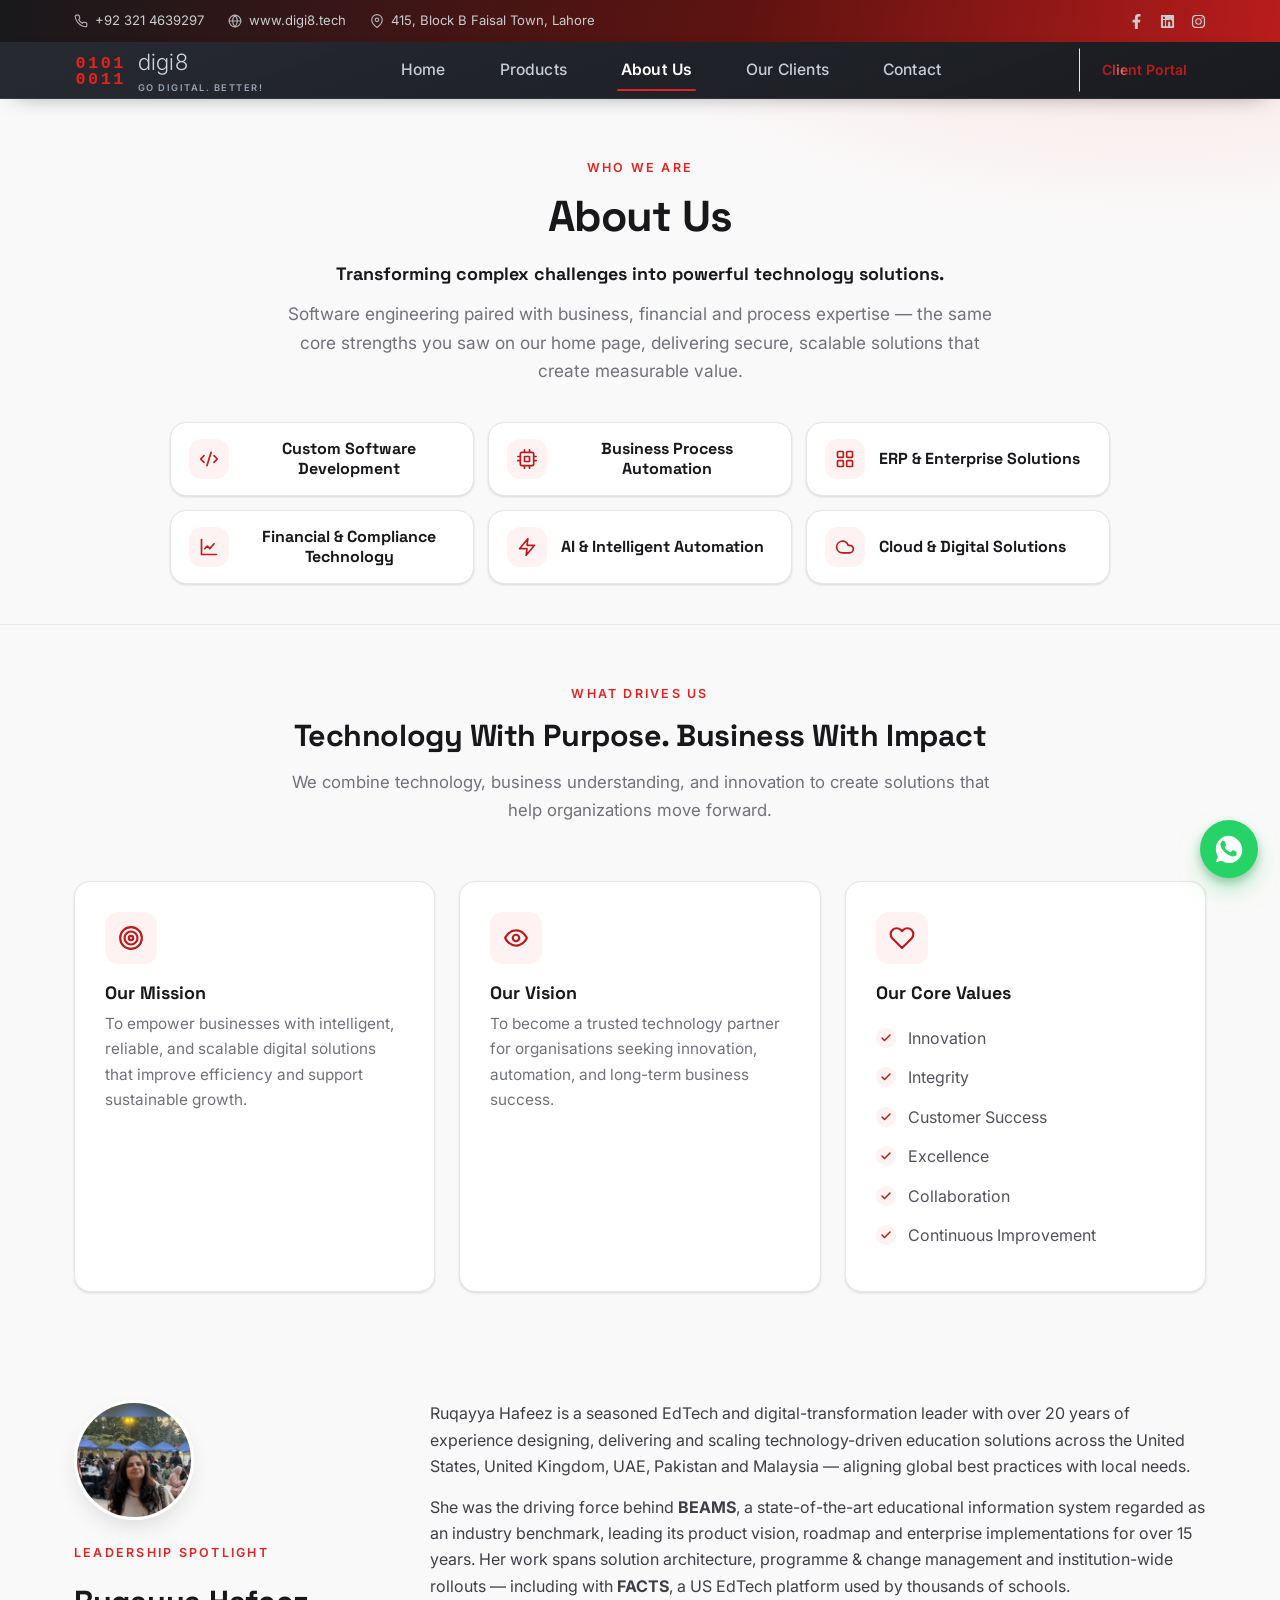
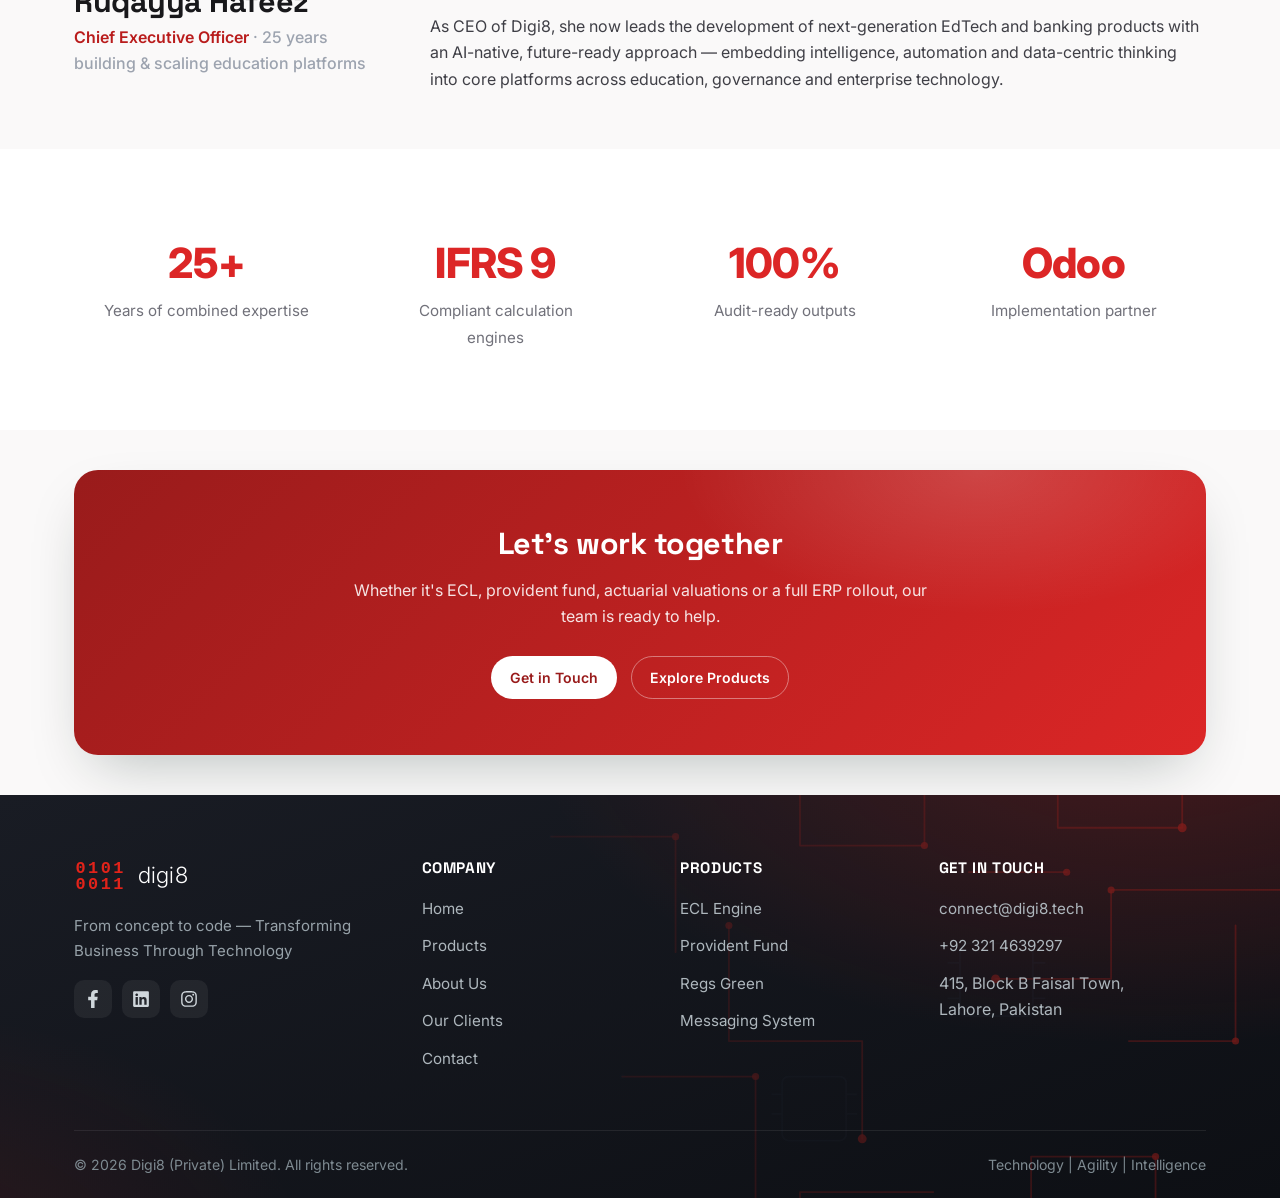
==== commit a361003f: "Add files via upload" ====
--- a/about/index.html
+++ b/about/index.html
@@ -1,243 +1,200 @@
-﻿<!doctype html>
-<html lang="en">
-<head>
-  <meta charset="UTF-8" />
-  <link rel="icon" type="image/svg+xml" href="/assets/img/favicon.svg" />
-  <meta name="viewport" content="width=device-width, initial-scale=1" />
-  <title>About Us — Digi8 | Technology, Innovation &amp; Compliance</title>
-  <meta name="description" content="Digi8 is the technology arm of Yasir & Co. Chartered Accountants. Meet our leadership, led by CEO Ruqayya Hafeez." />
-  <link rel="preconnect" href="https://fonts.googleapis.com" />
-  <link rel="preconnect" href="https://fonts.gstatic.com" crossorigin />
-  <link rel="stylesheet" href="https://fonts.googleapis.com/css2?family=Inter:wght@300;400;500;600;700&family=Space+Grotesk:wght@500;600;700&display=swap" />
-  <link rel="stylesheet" href="/assets/css/styles.css?v=96" />
-</head>
-<body>
-
-  <div class="topbar">
-    <div class="container topbar__inner">
-      <div class="topbar__left">
-        <a class="topbar__phone" href="tel:+923214639297"><svg viewBox="0 0 24 24" fill="none" stroke="currentColor" stroke-width="2" stroke-linecap="round" stroke-linejoin="round"><path d="M22 16.92v3a2 2 0 0 1-2.18 2 19.79 19.79 0 0 1-8.63-3.07 19.5 19.5 0 0 1-6-6 19.79 19.79 0 0 1-3.07-8.63A2 2 0 0 1 4.11 2h3a2 2 0 0 1 2 1.72c.13.96.36 1.9.7 2.81a2 2 0 0 1-.45 2.11L8.09 9.91a16 16 0 0 0 6 6l1.27-1.27a2 2 0 0 1 2.11-.45c.91.34 1.85.57 2.81.7A2 2 0 0 1 22 16.92z"/></svg>+92 321 4639297</a>
-        <a class="topbar__site" href="https://digi8.tech" target="_blank" rel="noopener"><svg viewBox="0 0 24 24" fill="none" stroke="currentColor" stroke-width="2" stroke-linecap="round" stroke-linejoin="round"><circle cx="12" cy="12" r="10"/><path d="M2 12h20"/><path d="M12 2a15.3 15.3 0 0 1 4 10 15.3 15.3 0 0 1-4 10 15.3 15.3 0 0 1-4-10 15.3 15.3 0 0 1 4-10z"/></svg>www.digi8.tech</a>
-        <span class="topbar__addr"><svg viewBox="0 0 24 24" fill="none" stroke="currentColor" stroke-width="2" stroke-linecap="round" stroke-linejoin="round"><path d="M21 10c0 7-9 13-9 13s-9-6-9-13a9 9 0 0 1 18 0z"/><circle cx="12" cy="10" r="3"/></svg>415, Block B Faisal Town, Lahore</span>
-      </div>
-      <div class="topbar__social">
-        <a href="https://www.facebook.com/p/Digi8-61577698963574/" target="_blank" rel="noopener" aria-label="Facebook"><svg viewBox="0 0 320 512" fill="currentColor"><path d="M279.14 288l14.22-92.66h-88.91v-60.13c0-25.35 12.42-50.06 52.24-50.06h40.42V6.26S260.43 0 225.36 0c-73.22 0-121.08 44.38-121.08 124.72v70.62H22.89V288h81.39v224h100.17V288z"/></svg></a>
-        <a href="https://pk.linkedin.com/company/digi8-private-limited" target="_blank" rel="noopener" aria-label="LinkedIn"><svg viewBox="0 0 448 512" fill="currentColor"><path d="M416 32H31.9C14.3 32 0 46.5 0 64.3v383.4C0 465.5 14.3 480 31.9 480H416c17.6 0 32-14.5 32-32.3V64.3c0-17.8-14.4-32.3-32-32.3zM135.4 416H69V202.2h66.5V416zm-33.2-243c-21.3 0-38.5-17.3-38.5-38.5S80.9 96 102.2 96c21.2 0 38.5 17.3 38.5 38.5 0 21.3-17.2 38.5-38.5 38.5zm282.1 243h-66.4V312c0-24.8-.5-56.7-34.5-56.7-34.6 0-39.9 27-39.9 54.9V416h-66.4V202.2h63.7v29.2h.9c8.9-16.8 30.6-34.5 62.9-34.5 67.2 0 79.7 44.3 79.7 101.9V416z"/></svg></a>
-        <a href="https://www.instagram.com/digi8.tech" target="_blank" rel="noopener" aria-label="Instagram"><svg viewBox="0 0 448 512" fill="currentColor"><path d="M224.1 141c-63.6 0-114.9 51.3-114.9 114.9s51.3 114.9 114.9 114.9S339 319.5 339 255.9 287.7 141 224.1 141zm0 189.6c-41.1 0-74.7-33.5-74.7-74.7s33.5-74.7 74.7-74.7 74.7 33.5 74.7 74.7-33.6 74.7-74.7 74.7zm146.4-194.3c0 14.9-12 26.8-26.8 26.8-14.9 0-26.8-12-26.8-26.8s12-26.8 26.8-26.8 26.8 12 26.8 26.8zm76.1 27.2c-1.7-35.9-9.9-67.7-36.2-93.9-26.2-26.2-58-34.4-93.9-36.2-37-2.1-147.9-2.1-184.9 0-35.8 1.7-67.6 9.9-93.9 36.1s-34.4 58-36.2 93.9c-2.1 37-2.1 147.9 0 184.9 1.7 35.9 9.9 67.7 36.2 93.9s58 34.4 93.9 36.2c37 2.1 147.9 2.1 184.9 0 35.9-1.7 67.7-9.9 93.9-36.2 26.2-26.2 34.4-58 36.2-93.9 2.1-37 2.1-147.8 0-184.8zM398.8 388c-7.8 19.6-22.9 34.7-42.6 42.6-29.5 11.7-99.5 9-132.1 9s-102.7 2.6-132.1-9c-19.6-7.8-34.7-22.9-42.6-42.6-11.7-29.5-9-99.5-9-132.1s-2.6-102.7 9-132.1c7.8-19.6 22.9-34.7 42.6-42.6 29.5-11.7 99.5-9 132.1-9s102.7-2.6 132.1 9c19.6 7.8 34.7 22.9 42.6 42.6 11.7 29.5 9 99.5 9 132.1s2.7 102.7-9 132.1z"/></svg></a>
-      </div>
-    </div>
-  </div>
-  <header class="site-header">
-    <div class="container site-header__inner">
-      <a class="brand" href="/index.html" aria-label="Digi8 home">
-        <img class="brand__mark" src="/assets/img/digi8-binary.svg" alt="" width="66" height="40" />
-        <span class="brand__name"><span class="brand-shine">digi8</span><small>Go Digital. Better!</small></span>
-      </a>
-      <nav class="nav" id="primary-nav" aria-label="Primary">
-        <a href="/index.html">Home</a>
-        <a href="/products/index.html">Products</a>
-        <a href="/about/index.html" class="is-active" aria-current="page">About Us</a>
-        <a href="/clients/index.html">Our Clients</a>
-        <a href="/contact/index.html">Contact</a>
-      </nav>
-      <div class="header-cta">
-        <a class="btn btn-primary btn-portal" href="/odoo/#odoo-form-section"><span class="btn-shine">Client Portal</span></a>
-        <button class="nav-toggle" type="button" aria-controls="primary-nav" aria-expanded="false" aria-label="Toggle menu"><span></span></button>
-      </div>
-    </div>
-  </header>
-
-  <!-- Page title -->
-  <section class="page-hero">
-    <div class="container">
-      <span class="eyebrow">Who We Are</span>
-      <h1>About Us</h1>
-      <p>Empowering businesses with technology, innovation and compliance.</p>
-    </div>
-  </section>
-
-  <!-- Story -->
-  <section class="section section--flush-top">
-    <div class="container split">
-      <div class="reveal">
-        <span class="eyebrow">Our Story</span>
-        <h2>Solutions You Can Count On</h2>
-        <p class="lead">We exist to close the gap between regulation and technology.</p>
-        <p>Digi8 is a business automation and technology company dedicated to helping organisations embrace digital transformation. We specialise in delivering enterprise software solutions that improve efficiency, automate business processes, and provide better visibility into organisational performance.
-Our expertise spans ERP implementation, custom software development, AI-driven analytics, cloud technologies, DevOps, and enterprise automation.
-Whether you are a growing business or an established organisation, our goal is simple:
-To make technology easier, smarter, and more valuable for your business.
-</p>
-      </div>
-      <div class="split__media reveal" aria-hidden="true">
-        <div class="metric-row"><span class="dot">
-          <svg width="20" height="20" viewBox="0 0 24 24" fill="none" stroke="currentColor" stroke-width="2.2" stroke-linecap="round" stroke-linejoin="round"><path d="M12 2 2 7l10 5 10-5-10-5z"/><path d="m2 17 10 5 10-5"/><path d="m2 12 10 5 10-5"/></svg>
-        </span><div><b>Engineering-led</b><small>Modern, scalable architecture</small></div></div>
-        <div class="metric-row"><span class="dot">
-          <svg width="20" height="20" viewBox="0 0 24 24" fill="none" stroke="currentColor" stroke-width="2.2" stroke-linecap="round" stroke-linejoin="round"><path d="M12 22s8-4 8-10V5l-8-3-8 3v7c0 6 8 10 8 10z"/></svg>
-        </span><div><b>Secure by design</b><small>Enterprise-grade &amp; auditable</small></div></div>
-        <div class="metric-row"><span class="dot">
-          <svg width="20" height="20" viewBox="0 0 24 24" fill="none" stroke="currentColor" stroke-width="2.2" stroke-linecap="round" stroke-linejoin="round"><path d="M13 2 3 14h9l-1 8 10-12h-9l1-8z"/></svg>
-        </span><div><b>Automation-first</b><small>Less manual work, fewer errors</small></div></div>
-      </div>
-    </div>
-  </section>
-
-  <!-- Mission / Vision / Values -->
-  <section class="section section--soft">
-    <div class="container">
-      <div class="section-head reveal">
-        <span class="eyebrow">What Drives Us</span>
-        <h2>Technology With Purpose. Business With Impact</h2>
-        <p>We combine technology, business understanding, and innovation to create solutions that help organizations move forward.</p>
-      </div>
-      <div class="grid grid-3">
-        <div class="card reveal">
-          <div class="card__icon"><svg viewBox="0 0 24 24" fill="none" stroke="currentColor" stroke-width="2" stroke-linecap="round" stroke-linejoin="round"><circle cx="12" cy="12" r="10"/><circle cx="12" cy="12" r="6"/><circle cx="12" cy="12" r="2"/></svg></div>
-          <h3>Our Mission</h3>
-          <p>To empower businesses with intelligent, reliable, and scalable digital solutions that improve efficiency and support sustainable growth.</p>
-        </div>
-        <div class="card reveal">
-          <div class="card__icon"><svg viewBox="0 0 24 24" fill="none" stroke="currentColor" stroke-width="2" stroke-linecap="round" stroke-linejoin="round"><path d="M2 12s3-7 10-7 10 7 10 7-3 7-10 7-10-7-10-7z"/><circle cx="12" cy="12" r="3"/></svg></div>
-          <h3>Our Vision</h3>
-          <p>To become a trusted technology partner for organisations seeking innovation, automation, and long-term business success.</p>
-        </div>
-        <div class="card reveal">
-          <div class="card__icon"><svg viewBox="0 0 24 24" fill="none" stroke="currentColor" stroke-width="2" stroke-linecap="round" stroke-linejoin="round"><path d="M20.84 4.61a5.5 5.5 0 0 0-7.78 0L12 5.67l-1.06-1.06a5.5 5.5 0 1 0-7.78 7.78L12 21.23l8.84-8.84a5.5 5.5 0 0 0 0-7.78z"/></svg></div>
-          <h3>Our Core Values</h3>
-          <ul class="check-list">
-            <li>Innovation</li>
-            <li>Integrity</li>
-            <li>Customer Success</li>
-            <li>Excellence</li>
-            <li>Collaboration</li>
-            <li>Continuous Improvement</li>
-          </ul>
-        </div>
-      </div>
-    </div>
-  </section>
-
-  <!-- Team -->
-  <section class="section">
-    <div class="container">
-      <div class="section-head reveal">
-        <span class="eyebrow">Leadership</span>
-        <h2>Meet the team</h2>
-        <p>Experienced leaders bringing together finance, consulting and technology.</p>
-      </div>
-      <div class="grid grid-3" style="grid-template-columns: minmax(0, 400px); justify-content: center;">
-        <article class="card team-card team-card--link reveal">
-          <a class="stretched-link" href="#ceo" aria-label="Ruqayya Hafeez — read full bio"></a>
-          <div class="avatar"><img src="/assets/img/team/ceo.jpg" alt="Ruqayya Hafeez" onerror="this.remove()" />RH</div>
-          <h3>Ruqayya Hafeez</h3>
-          <p class="role">Chief Executive Officer</p>
-          <p>A seasoned EdTech and digital-transformation leader with 20+ years scaling education platforms across five countries — now driving Digi8's AI-native product vision.</p>
-          <span class="team-card__more">Read full bio →</span>
-          <div class="socials">
-            <a href="https://pk.linkedin.com/in/ruqayya-hafeez-4098964" target="_blank" rel="noopener" aria-label="Ruqayya Hafeez on LinkedIn"><svg width="16" height="16" viewBox="0 0 448 512" fill="currentColor"><path d="M416 32H31.9C14.3 32 0 46.5 0 64.3v383.4C0 465.5 14.3 480 31.9 480H416c17.6 0 32-14.5 32-32.3V64.3c0-17.8-14.4-32.3-32-32.3zM135.4 416H69V202.2h66.5V416zm-33.2-243c-21.3 0-38.5-17.3-38.5-38.5S80.9 96 102.2 96c21.2 0 38.5 17.3 38.5 38.5 0 21.3-17.2 38.5-38.5 38.5zm282.1 243h-66.4V312c0-24.8-.5-56.7-34.5-56.7-34.6 0-39.9 27-39.9 54.9V416h-66.4V202.2h63.7v29.2h.9c8.9-16.8 30.6-34.5 62.9-34.5 67.2 0 79.7 44.3 79.7 101.9V416z"/></svg></a>
-            <a href="mailto:connect@digi8.tech" aria-label="Email"><svg width="16" height="16" viewBox="0 0 24 24" fill="none" stroke="currentColor" stroke-width="2" stroke-linecap="round" stroke-linejoin="round"><path d="M4 4h16v16H4z"/><path d="m22 6-10 7L2 6"/></svg></a>
-          </div>
-        </article>
-      </div>
-    </div>
-  </section>
-
-  <!-- Leadership spotlight -->
-  <section class="section section--soft" id="ceo">
-    <div class="container split">
-      <div class="spotlight-photo reveal">
-        <img src="/assets/img/team/ceo.jpg" alt="Ruqayya Hafeez, CEO of Digi8" loading="lazy" />
-      </div>
-      <div class="reveal">
-        <span class="eyebrow">Leadership Spotlight</span>
-        <h2>Ruqayya Hafeez</h2>
-        <p class="role-line">Chief Executive Officer <span>· 25 years building &amp; scaling education platforms</span></p>
-        <p>Ruqayya Hafeez is a seasoned EdTech and digital-transformation leader with over 20 years of experience designing, delivering and scaling technology-driven education solutions across the United States, United Kingdom, UAE, Pakistan and Malaysia — aligning global best practices with local needs.</p>
-        <p>She was the driving force behind <strong>BEAMS</strong>, a state-of-the-art educational information system regarded as an industry benchmark, leading its product vision, roadmap and enterprise implementations for over 15 years. Her work spans solution architecture, programme &amp; change management and institution-wide rollouts — including with <strong>FACTS</strong>, a US EdTech platform used by thousands of schools.</p>
-        <p>As CEO of Digi8, she now leads the development of next-generation EdTech and banking products with an AI-native, future-ready approach — embedding intelligence, automation and data-centric thinking into core platforms across education, governance and enterprise technology.</p>
-      </div>
-    </div>
-  </section>
-
-  <!-- Stats -->
-  <section class="section">
-    <div class="container">
-      <div class="grid grid-4">
-        <div class="stat-tile reveal"><strong>25+</strong><span>Years of combined expertise</span></div>
-        <div class="stat-tile reveal"><strong>IFRS 9</strong><span>Compliant calculation engines</span></div>
-        <div class="stat-tile reveal"><strong>100%</strong><span>Audit-ready outputs</span></div>
-        <div class="stat-tile reveal"><strong>Odoo</strong><span>Implementation partner</span></div>
-      </div>
-    </div>
-  </section>
-
-  <!-- CTA -->
-  <section class="section section--tight section--soft">
-    <div class="container">
-      <div class="cta-band reveal">
-        <h2>Let's work together</h2>
-        <p>Whether it's ECL, provident fund, actuarial valuations or a full ERP rollout, our team is ready to help.</p>
-        <div class="btn-row">
-          <a class="btn btn-light" href="/contact/index.html">Get in Touch</a>
-          <a class="btn btn-outline-light" href="/products/index.html">Explore Products</a>
-        </div>
-      </div>
-    </div>
-  </section>
-
-  <!-- Footer -->
-  <footer class="site-footer">
-    <div class="container">
-      <div class="footer-grid">
-        <div>
-          <a class="brand" href="/index.html"><img class="brand__mark" src="/assets/img/digi8-binary.svg" alt="" width="66" height="40" /><span class="brand__name">digi8</span></a>
-          <p style="margin-top:16px">From concept to code — Transforming Business Through Technology</p>
-          <div class="footer-social">
-            <a href="https://www.facebook.com/p/Digi8-61577698963574/" target="_blank" rel="noopener" aria-label="Facebook"><svg width="18" height="18" viewBox="0 0 320 512" fill="currentColor"><path d="M279.14 288l14.22-92.66h-88.91v-60.13c0-25.35 12.42-50.06 52.24-50.06h40.42V6.26S260.43 0 225.36 0c-73.22 0-121.08 44.38-121.08 124.72v70.62H22.89V288h81.39v224h100.17V288z"/></svg></a>
-            <a href="https://pk.linkedin.com/company/digi8-private-limited" target="_blank" rel="noopener" aria-label="LinkedIn"><svg width="18" height="18" viewBox="0 0 448 512" fill="currentColor"><path d="M416 32H31.9C14.3 32 0 46.5 0 64.3v383.4C0 465.5 14.3 480 31.9 480H416c17.6 0 32-14.5 32-32.3V64.3c0-17.8-14.4-32.3-32-32.3zM135.4 416H69V202.2h66.5V416zm-33.2-243c-21.3 0-38.5-17.3-38.5-38.5S80.9 96 102.2 96c21.2 0 38.5 17.3 38.5 38.5 0 21.3-17.2 38.5-38.5 38.5zm282.1 243h-66.4V312c0-24.8-.5-56.7-34.5-56.7-34.6 0-39.9 27-39.9 54.9V416h-66.4V202.2h63.7v29.2h.9c8.9-16.8 30.6-34.5 62.9-34.5 67.2 0 79.7 44.3 79.7 101.9V416z"/></svg></a>
-            <a href="https://www.instagram.com/digi8.tech" target="_blank" rel="noopener" aria-label="Instagram"><svg width="18" height="18" viewBox="0 0 448 512" fill="currentColor"><path d="M224.1 141c-63.6 0-114.9 51.3-114.9 114.9s51.3 114.9 114.9 114.9S339 319.5 339 255.9 287.7 141 224.1 141zm0 189.6c-41.1 0-74.7-33.5-74.7-74.7s33.5-74.7 74.7-74.7 74.7 33.5 74.7 74.7-33.6 74.7-74.7 74.7zm146.4-194.3c0 14.9-12 26.8-26.8 26.8-14.9 0-26.8-12-26.8-26.8s12-26.8 26.8-26.8 26.8 12 26.8 26.8zm76.1 27.2c-1.7-35.9-9.9-67.7-36.2-93.9-26.2-26.2-58-34.4-93.9-36.2-37-2.1-147.9-2.1-184.9 0-35.8 1.7-67.6 9.9-93.9 36.1s-34.4 58-36.2 93.9c-2.1 37-2.1 147.9 0 184.9 1.7 35.9 9.9 67.7 36.2 93.9s58 34.4 93.9 36.2c37 2.1 147.9 2.1 184.9 0 35.9-1.7 67.7-9.9 93.9-36.2 26.2-26.2 34.4-58 36.2-93.9 2.1-37 2.1-147.8 0-184.8zM398.8 388c-7.8 19.6-22.9 34.7-42.6 42.6-29.5 11.7-99.5 9-132.1 9s-102.7 2.6-132.1-9c-19.6-7.8-34.7-22.9-42.6-42.6-11.7-29.5-9-99.5-9-132.1s-2.6-102.7 9-132.1c7.8-19.6 22.9-34.7 42.6-42.6 29.5-11.7 99.5-9 132.1-9s102.7-2.6 132.1 9c19.6 7.8 34.7 22.9 42.6 42.6 11.7 29.5 9 99.5 9 132.1s2.7 102.7-9 132.1z"/></svg></a>
-          </div>
-        </div>
-        <div class="footer-col">
-          <h4>Company</h4>
-          <ul>
-            <li><a href="/index.html">Home</a></li>
-            <li><a href="/products/index.html">Products</a></li>
-            <li><a href="/about/index.html">About Us</a></li>
-            <li><a href="/clients/index.html">Our Clients</a></li>
-            <li><a href="/contact/index.html">Contact</a></li>
-          </ul>
-        </div>
-        <div class="footer-col">
-          <h4>Products</h4>
-          <ul>
-            <li><a href="/products/index.html#ecl">ECL Engine</a></li>
-            <li><a href="/products/pf/index.html">Provident Fund</a></li>
-            <li><a href="https://www.regs.green" target="_blank" rel="noopener">Regs Green</a></li>
-            <li><a href="/products/index.html#messaging">Messaging System</a></li>
-          </ul>
-        </div>
-        <div class="footer-col">
-          <h4>Get in touch</h4>
-          <ul>
-            <li><a href="mailto:connect@digi8.tech">connect@digi8.tech</a></li>
-            <li><a href="https://wa.me/923214639297" target="_blank" rel="noopener">+92 321 4639297</a></li>
-            <li>415, Block B Faisal Town,<br>Lahore, Pakistan</li>
-          </ul>
-        </div>
-      </div>
-      <div class="footer-bottom">
-        <span>© 2026 Digi8 (Private) Limited. All rights reserved.</span>
-        <span>Technology | Agility | Intelligence</span>
-      </div>
-    </div>
-  </footer>
-
-  <script src="/assets/js/main.js"></script>
-  <!-- WhatsApp floating button -->
-  <a class="wa-fab" href="https://wa.me/923214639297" target="_blank" rel="noopener" aria-label="Chat with us on WhatsApp" title="Chat on WhatsApp">
-    <svg viewBox="0 0 24 24" fill="currentColor" aria-hidden="true"><path d="M12.04 2C6.58 2 2.13 6.45 2.13 11.9c0 2.1.55 4.06 1.6 5.82L2 22l4.42-1.16a9.9 9.9 0 0 0 5.62 1.74h.01c5.46 0 9.9-4.45 9.9-9.9 0-2.65-1.03-5.14-2.9-7.01A9.82 9.82 0 0 0 12.04 2zm5.8 14.06c-.25.7-1.44 1.33-2 1.42-.53.08-1.2.11-1.94-.12-.45-.14-1.02-.33-1.76-.65-3.1-1.34-5.12-4.46-5.28-4.67-.15-.2-1.26-1.67-1.26-3.19 0-1.52.8-2.27 1.08-2.58.28-.31.61-.39.82-.39.2 0 .41 0 .59.01.19.01.44-.07.69.53.25.6.86 2.1.94 2.25.08.15.13.33.03.53-.1.2-.15.33-.3.5-.15.18-.31.4-.45.53-.15.15-.3.31-.13.6.17.3.76 1.25 1.63 2.02 1.12 1 2.07 1.31 2.36 1.46.3.15.47.13.64-.08.17-.2.74-.86.94-1.16.2-.3.4-.25.67-.15.27.1 1.72.81 2.01.96.3.15.5.22.57.35.07.12.07.72-.18 1.42z"/></svg>
-  </a>
-</body>
-</html>
+﻿<!doctype html>
+<html lang="en">
+<head>
+  <meta charset="UTF-8" />
+  <link rel="icon" type="image/svg+xml" href="/assets/img/favicon.svg" />
+  <meta name="viewport" content="width=device-width, initial-scale=1" />
+  <title>About Us — Digi8 | Technology, Innovation &amp; Compliance</title>
+  <meta name="description" content="Digi8 is the technology arm of Yasir & Co. Chartered Accountants. Meet our leadership, led by CEO Ruqayya Hafeez." />
+  <link rel="preconnect" href="https://fonts.googleapis.com" />
+  <link rel="preconnect" href="https://fonts.gstatic.com" crossorigin />
+  <link rel="stylesheet" href="https://fonts.googleapis.com/css2?family=Inter:wght@300;400;500;600;700&family=Space+Grotesk:wght@500;600;700&display=swap" />
+  <link rel="stylesheet" href="/assets/css/styles.css?v=109" />
+</head>
+<body>
+
+  <div class="topbar">
+    <div class="container topbar__inner">
+      <div class="topbar__left">
+        <a class="topbar__phone" href="tel:+923214639297"><svg viewBox="0 0 24 24" fill="none" stroke="currentColor" stroke-width="2" stroke-linecap="round" stroke-linejoin="round"><path d="M22 16.92v3a2 2 0 0 1-2.18 2 19.79 19.79 0 0 1-8.63-3.07 19.5 19.5 0 0 1-6-6 19.79 19.79 0 0 1-3.07-8.63A2 2 0 0 1 4.11 2h3a2 2 0 0 1 2 1.72c.13.96.36 1.9.7 2.81a2 2 0 0 1-.45 2.11L8.09 9.91a16 16 0 0 0 6 6l1.27-1.27a2 2 0 0 1 2.11-.45c.91.34 1.85.57 2.81.7A2 2 0 0 1 22 16.92z"/></svg>+92 321 4639297</a>
+        <a class="topbar__site" href="https://digi8.tech" target="_blank" rel="noopener"><svg viewBox="0 0 24 24" fill="none" stroke="currentColor" stroke-width="2" stroke-linecap="round" stroke-linejoin="round"><circle cx="12" cy="12" r="10"/><path d="M2 12h20"/><path d="M12 2a15.3 15.3 0 0 1 4 10 15.3 15.3 0 0 1-4 10 15.3 15.3 0 0 1-4-10 15.3 15.3 0 0 1 4-10z"/></svg>www.digi8.tech</a>
+        <span class="topbar__addr"><svg viewBox="0 0 24 24" fill="none" stroke="currentColor" stroke-width="2" stroke-linecap="round" stroke-linejoin="round"><path d="M21 10c0 7-9 13-9 13s-9-6-9-13a9 9 0 0 1 18 0z"/><circle cx="12" cy="10" r="3"/></svg>415, Block B Faisal Town, Lahore</span>
+      </div>
+      <div class="topbar__social">
+        <a href="https://www.facebook.com/p/Digi8-61577698963574/" target="_blank" rel="noopener" aria-label="Facebook"><svg viewBox="0 0 320 512" fill="currentColor"><path d="M279.14 288l14.22-92.66h-88.91v-60.13c0-25.35 12.42-50.06 52.24-50.06h40.42V6.26S260.43 0 225.36 0c-73.22 0-121.08 44.38-121.08 124.72v70.62H22.89V288h81.39v224h100.17V288z"/></svg></a>
+        <a href="https://pk.linkedin.com/company/digi8-private-limited" target="_blank" rel="noopener" aria-label="LinkedIn"><svg viewBox="0 0 448 512" fill="currentColor"><path d="M416 32H31.9C14.3 32 0 46.5 0 64.3v383.4C0 465.5 14.3 480 31.9 480H416c17.6 0 32-14.5 32-32.3V64.3c0-17.8-14.4-32.3-32-32.3zM135.4 416H69V202.2h66.5V416zm-33.2-243c-21.3 0-38.5-17.3-38.5-38.5S80.9 96 102.2 96c21.2 0 38.5 17.3 38.5 38.5 0 21.3-17.2 38.5-38.5 38.5zm282.1 243h-66.4V312c0-24.8-.5-56.7-34.5-56.7-34.6 0-39.9 27-39.9 54.9V416h-66.4V202.2h63.7v29.2h.9c8.9-16.8 30.6-34.5 62.9-34.5 67.2 0 79.7 44.3 79.7 101.9V416z"/></svg></a>
+        <a href="https://www.instagram.com/digi8.tech" target="_blank" rel="noopener" aria-label="Instagram"><svg viewBox="0 0 448 512" fill="currentColor"><path d="M224.1 141c-63.6 0-114.9 51.3-114.9 114.9s51.3 114.9 114.9 114.9S339 319.5 339 255.9 287.7 141 224.1 141zm0 189.6c-41.1 0-74.7-33.5-74.7-74.7s33.5-74.7 74.7-74.7 74.7 33.5 74.7 74.7-33.6 74.7-74.7 74.7zm146.4-194.3c0 14.9-12 26.8-26.8 26.8-14.9 0-26.8-12-26.8-26.8s12-26.8 26.8-26.8 26.8 12 26.8 26.8zm76.1 27.2c-1.7-35.9-9.9-67.7-36.2-93.9-26.2-26.2-58-34.4-93.9-36.2-37-2.1-147.9-2.1-184.9 0-35.8 1.7-67.6 9.9-93.9 36.1s-34.4 58-36.2 93.9c-2.1 37-2.1 147.9 0 184.9 1.7 35.9 9.9 67.7 36.2 93.9s58 34.4 93.9 36.2c37 2.1 147.9 2.1 184.9 0 35.9-1.7 67.7-9.9 93.9-36.2 26.2-26.2 34.4-58 36.2-93.9 2.1-37 2.1-147.8 0-184.8zM398.8 388c-7.8 19.6-22.9 34.7-42.6 42.6-29.5 11.7-99.5 9-132.1 9s-102.7 2.6-132.1-9c-19.6-7.8-34.7-22.9-42.6-42.6-11.7-29.5-9-99.5-9-132.1s-2.6-102.7 9-132.1c7.8-19.6 22.9-34.7 42.6-42.6 29.5-11.7 99.5-9 132.1-9s102.7-2.6 132.1 9c19.6 7.8 34.7 22.9 42.6 42.6 11.7 29.5 9 99.5 9 132.1s2.7 102.7-9 132.1z"/></svg></a>
+      </div>
+    </div>
+  </div>
+  <header class="site-header">
+    <div class="container site-header__inner">
+      <a class="brand" href="/index.html" aria-label="Digi8 home">
+        <img class="brand__mark" src="/assets/img/digi8-binary.svg" alt="" width="66" height="40" />
+        <span class="brand__name"><span class="brand-shine">digi8</span><small>Go Digital. Better!</small></span>
+      </a>
+      <nav class="nav" id="primary-nav" aria-label="Primary">
+        <a href="/index.html">Home</a>
+        <a href="/products/index.html">Products</a>
+        <a href="/about/index.html" class="is-active" aria-current="page">About Us</a>
+        <a href="/clients/index.html">Our Clients</a>
+        <a href="/contact/index.html">Contact</a>
+      </nav>
+      <div class="header-cta">
+        <a class="btn btn-primary btn-portal" href="/odoo/#odoo-form-section"><span class="btn-shine">Client Portal</span></a>
+        <button class="nav-toggle" type="button" aria-controls="primary-nav" aria-expanded="false" aria-label="Toggle menu"><span></span></button>
+      </div>
+    </div>
+  </header>
+
+  <!-- Who We Are + About Digi8 (one section) -->
+  <section class="page-hero">
+    <div class="container">
+      <span class="eyebrow">Who We Are</span>
+      <h1>About Us</h1>
+      <h3>Transforming complex challenges into powerful technology solutions.</h3>
+      <p style="max-width:720px; margin:16px auto 0;">Software engineering paired with business, financial and process expertise — the same core strengths you saw on our home page, delivering secure, scalable solutions that create measurable value.</p>
+      <div class="grid grid-3 caps-grid" style="margin-top:36px">
+        <div class="card reveal"><div class="card__icon"><svg viewBox="0 0 24 24" fill="none" stroke="currentColor" stroke-width="2" stroke-linecap="round" stroke-linejoin="round"><path d="m18 16 4-4-4-4"/><path d="m6 8-4 4 4 4"/><path d="m14.5 4-5 16"/></svg></div><h3>Custom Software Development</h3></div>
+        <div class="card reveal"><div class="card__icon"><svg viewBox="0 0 24 24" fill="none" stroke="currentColor" stroke-width="2" stroke-linecap="round" stroke-linejoin="round"><rect x="4" y="4" width="16" height="16" rx="2"/><rect x="9" y="9" width="6" height="6"/><path d="M9 1v3M15 1v3M9 20v3M15 20v3M20 9h3M20 14h3M1 9h3M1 14h3"/></svg></div><h3>Business Process Automation</h3></div>
+        <div class="card reveal"><div class="card__icon"><svg viewBox="0 0 24 24" fill="none" stroke="currentColor" stroke-width="2" stroke-linecap="round" stroke-linejoin="round"><rect x="3" y="3" width="7" height="7" rx="1"/><rect x="14" y="3" width="7" height="7" rx="1"/><rect x="14" y="14" width="7" height="7" rx="1"/><rect x="3" y="14" width="7" height="7" rx="1"/></svg></div><h3>ERP &amp; Enterprise Solutions</h3></div>
+        <div class="card reveal"><div class="card__icon"><svg viewBox="0 0 24 24" fill="none" stroke="currentColor" stroke-width="2" stroke-linecap="round" stroke-linejoin="round"><path d="M3 3v18h18"/><path d="M7 14l3-3 3 3 5-6"/></svg></div><h3>Financial &amp; Compliance Technology</h3></div>
+        <div class="card reveal"><div class="card__icon"><svg viewBox="0 0 24 24" fill="none" stroke="currentColor" stroke-width="2" stroke-linecap="round" stroke-linejoin="round"><path d="M13 2 3 14h9l-1 8 10-12h-9l1-8z"/></svg></div><h3>AI &amp; Intelligent Automation</h3></div>
+        <div class="card reveal"><div class="card__icon"><svg viewBox="0 0 24 24" fill="none" stroke="currentColor" stroke-width="2" stroke-linecap="round" stroke-linejoin="round"><path d="M17.5 19H9a7 7 0 1 1 6.71-9h1.79a4.5 4.5 0 1 1 0 9Z"/></svg></div><h3>Cloud &amp; Digital Solutions</h3></div>
+      </div>
+    </div>
+  </section>
+
+  <!-- Mission / Vision / Values -->
+  <section class="section section--soft">
+    <div class="container">
+      <div class="section-head reveal">
+        <span class="eyebrow">What Drives Us</span>
+        <h2>Technology With Purpose. Business With Impact</h2>
+        <p>We combine technology, business understanding, and innovation to create solutions that help organizations move forward.</p>
+      </div>
+      <div class="grid grid-3">
+        <div class="card reveal">
+          <div class="card__icon"><svg viewBox="0 0 24 24" fill="none" stroke="currentColor" stroke-width="2" stroke-linecap="round" stroke-linejoin="round"><circle cx="12" cy="12" r="10"/><circle cx="12" cy="12" r="6"/><circle cx="12" cy="12" r="2"/></svg></div>
+          <h3>Our Mission</h3>
+          <p>To empower businesses with intelligent, reliable, and scalable digital solutions that improve efficiency and support sustainable growth.</p>
+        </div>
+        <div class="card reveal">
+          <div class="card__icon"><svg viewBox="0 0 24 24" fill="none" stroke="currentColor" stroke-width="2" stroke-linecap="round" stroke-linejoin="round"><path d="M2 12s3-7 10-7 10 7 10 7-3 7-10 7-10-7-10-7z"/><circle cx="12" cy="12" r="3"/></svg></div>
+          <h3>Our Vision</h3>
+          <p>To become a trusted technology partner for organisations seeking innovation, automation, and long-term business success.</p>
+        </div>
+        <div class="card reveal">
+          <div class="card__icon"><svg viewBox="0 0 24 24" fill="none" stroke="currentColor" stroke-width="2" stroke-linecap="round" stroke-linejoin="round"><path d="M20.84 4.61a5.5 5.5 0 0 0-7.78 0L12 5.67l-1.06-1.06a5.5 5.5 0 1 0-7.78 7.78L12 21.23l8.84-8.84a5.5 5.5 0 0 0 0-7.78z"/></svg></div>
+          <h3>Our Core Values</h3>
+          <ul class="check-list">
+            <li>Innovation</li>
+            <li>Integrity</li>
+            <li>Customer Success</li>
+            <li>Excellence</li>
+            <li>Collaboration</li>
+            <li>Continuous Improvement</li>
+          </ul>
+        </div>
+      </div>
+    </div>
+  </section>
+
+  <!-- Leadership spotlight -->
+  <section class="section section--soft" id="ceo">
+    <div class="container split spotlight">
+      <div class="spotlight__aside reveal">
+        <img class="spotlight__avatar" src="/assets/img/team/ceo.jpg" alt="Ruqayya Hafeez, CEO of Digi8" loading="lazy" />
+        <span class="eyebrow">Leadership Spotlight</span>
+        <h2>Ruqayya Hafeez</h2>
+        <p class="role-line">Chief Executive Officer <span>· 25 years building &amp; scaling education platforms</span></p>
+      </div>
+      <div class="spotlight__bio reveal">
+        <p>Ruqayya Hafeez is a seasoned EdTech and digital-transformation leader with over 20 years of experience designing, delivering and scaling technology-driven education solutions across the United States, United Kingdom, UAE, Pakistan and Malaysia — aligning global best practices with local needs.</p>
+        <p>She was the driving force behind <strong>BEAMS</strong>, a state-of-the-art educational information system regarded as an industry benchmark, leading its product vision, roadmap and enterprise implementations for over 15 years. Her work spans solution architecture, programme &amp; change management and institution-wide rollouts — including with <strong>FACTS</strong>, a US EdTech platform used by thousands of schools.</p>
+        <p>As CEO of Digi8, she now leads the development of next-generation EdTech and banking products with an AI-native, future-ready approach — embedding intelligence, automation and data-centric thinking into core platforms across education, governance and enterprise technology.</p>
+      </div>
+    </div>
+  </section>
+
+  <!-- Stats -->
+  <section class="section">
+    <div class="container">
+      <div class="grid grid-4">
+        <div class="stat-tile reveal"><strong>25+</strong><span>Years of combined expertise</span></div>
+        <div class="stat-tile reveal"><strong>IFRS 9</strong><span>Compliant calculation engines</span></div>
+        <div class="stat-tile reveal"><strong>100%</strong><span>Audit-ready outputs</span></div>
+        <div class="stat-tile reveal"><strong>Odoo</strong><span>Implementation partner</span></div>
+      </div>
+    </div>
+  </section>
+
+  <!-- CTA -->
+  <section class="section section--tight section--soft">
+    <div class="container">
+      <div class="cta-band reveal">
+        <h2>Let's work together</h2>
+        <p>Whether it's ECL, provident fund, actuarial valuations or a full ERP rollout, our team is ready to help.</p>
+        <div class="btn-row">
+          <a class="btn btn-light" href="/contact/index.html">Get in Touch</a>
+          <a class="btn btn-outline-light" href="/products/index.html">Explore Products</a>
+        </div>
+      </div>
+    </div>
+  </section>
+
+  <!-- Footer -->
+  <footer class="site-footer">
+    <div class="container">
+      <div class="footer-grid">
+        <div>
+          <a class="brand" href="/index.html"><img class="brand__mark" src="/assets/img/digi8-binary.svg" alt="" width="66" height="40" /><span class="brand__name">digi8</span></a>
+          <p style="margin-top:16px">From concept to code — Transforming Business Through Technology</p>
+          <div class="footer-social">
+            <a href="https://www.facebook.com/p/Digi8-61577698963574/" target="_blank" rel="noopener" aria-label="Facebook"><svg width="18" height="18" viewBox="0 0 320 512" fill="currentColor"><path d="M279.14 288l14.22-92.66h-88.91v-60.13c0-25.35 12.42-50.06 52.24-50.06h40.42V6.26S260.43 0 225.36 0c-73.22 0-121.08 44.38-121.08 124.72v70.62H22.89V288h81.39v224h100.17V288z"/></svg></a>
+            <a href="https://pk.linkedin.com/company/digi8-private-limited" target="_blank" rel="noopener" aria-label="LinkedIn"><svg width="18" height="18" viewBox="0 0 448 512" fill="currentColor"><path d="M416 32H31.9C14.3 32 0 46.5 0 64.3v383.4C0 465.5 14.3 480 31.9 480H416c17.6 0 32-14.5 32-32.3V64.3c0-17.8-14.4-32.3-32-32.3zM135.4 416H69V202.2h66.5V416zm-33.2-243c-21.3 0-38.5-17.3-38.5-38.5S80.9 96 102.2 96c21.2 0 38.5 17.3 38.5 38.5 0 21.3-17.2 38.5-38.5 38.5zm282.1 243h-66.4V312c0-24.8-.5-56.7-34.5-56.7-34.6 0-39.9 27-39.9 54.9V416h-66.4V202.2h63.7v29.2h.9c8.9-16.8 30.6-34.5 62.9-34.5 67.2 0 79.7 44.3 79.7 101.9V416z"/></svg></a>
+            <a href="https://www.instagram.com/digi8.tech" target="_blank" rel="noopener" aria-label="Instagram"><svg width="18" height="18" viewBox="0 0 448 512" fill="currentColor"><path d="M224.1 141c-63.6 0-114.9 51.3-114.9 114.9s51.3 114.9 114.9 114.9S339 319.5 339 255.9 287.7 141 224.1 141zm0 189.6c-41.1 0-74.7-33.5-74.7-74.7s33.5-74.7 74.7-74.7 74.7 33.5 74.7 74.7-33.6 74.7-74.7 74.7zm146.4-194.3c0 14.9-12 26.8-26.8 26.8-14.9 0-26.8-12-26.8-26.8s12-26.8 26.8-26.8 26.8 12 26.8 26.8zm76.1 27.2c-1.7-35.9-9.9-67.7-36.2-93.9-26.2-26.2-58-34.4-93.9-36.2-37-2.1-147.9-2.1-184.9 0-35.8 1.7-67.6 9.9-93.9 36.1s-34.4 58-36.2 93.9c-2.1 37-2.1 147.9 0 184.9 1.7 35.9 9.9 67.7 36.2 93.9s58 34.4 93.9 36.2c37 2.1 147.9 2.1 184.9 0 35.9-1.7 67.7-9.9 93.9-36.2 26.2-26.2 34.4-58 36.2-93.9 2.1-37 2.1-147.8 0-184.8zM398.8 388c-7.8 19.6-22.9 34.7-42.6 42.6-29.5 11.7-99.5 9-132.1 9s-102.7 2.6-132.1-9c-19.6-7.8-34.7-22.9-42.6-42.6-11.7-29.5-9-99.5-9-132.1s-2.6-102.7 9-132.1c7.8-19.6 22.9-34.7 42.6-42.6 29.5-11.7 99.5-9 132.1-9s102.7-2.6 132.1 9c19.6 7.8 34.7 22.9 42.6 42.6 11.7 29.5 9 99.5 9 132.1s2.7 102.7-9 132.1z"/></svg></a>
+          </div>
+        </div>
+        <div class="footer-col">
+          <h4>Company</h4>
+          <ul>
+            <li><a href="/index.html">Home</a></li>
+            <li><a href="/products/index.html">Products</a></li>
+            <li><a href="/about/index.html">About Us</a></li>
+            <li><a href="/clients/index.html">Our Clients</a></li>
+            <li><a href="/contact/index.html">Contact</a></li>
+          </ul>
+        </div>
+        <div class="footer-col">
+          <h4>Products</h4>
+          <ul>
+            <li><a href="/products/index.html#ecl">ECL Engine</a></li>
+            <li><a href="/products/pf/index.html">Provident Fund</a></li>
+            <li><a href="https://www.regs.green" target="_blank" rel="noopener">Regs Green</a></li>
+            <li><a href="/products/index.html#messaging">Messaging System</a></li>
+          </ul>
+        </div>
+        <div class="footer-col">
+          <h4>Get in touch</h4>
+          <ul>
+            <li><a href="mailto:connect@digi8.tech">connect@digi8.tech</a></li>
+            <li><a href="https://wa.me/923214639297" target="_blank" rel="noopener">+92 321 4639297</a></li>
+            <li>415, Block B Faisal Town,<br>Lahore, Pakistan</li>
+          </ul>
+        </div>
+      </div>
+      <div class="footer-bottom">
+        <span>© 2026 Digi8 (Private) Limited. All rights reserved.</span>
+        <span>Technology | Agility | Intelligence</span>
+      </div>
+    </div>
+  </footer>
+
+  <script src="/assets/js/main.js"></script>
+  <!-- WhatsApp floating button -->
+  <a class="wa-fab" href="https://wa.me/923214639297" target="_blank" rel="noopener" aria-label="Chat with us on WhatsApp" title="Chat on WhatsApp">
+    <svg viewBox="0 0 24 24" fill="currentColor" aria-hidden="true"><path d="M12.04 2C6.58 2 2.13 6.45 2.13 11.9c0 2.1.55 4.06 1.6 5.82L2 22l4.42-1.16a9.9 9.9 0 0 0 5.62 1.74h.01c5.46 0 9.9-4.45 9.9-9.9 0-2.65-1.03-5.14-2.9-7.01A9.82 9.82 0 0 0 12.04 2zm5.8 14.06c-.25.7-1.44 1.33-2 1.42-.53.08-1.2.11-1.94-.12-.45-.14-1.02-.33-1.76-.65-3.1-1.34-5.12-4.46-5.28-4.67-.15-.2-1.26-1.67-1.26-3.19 0-1.52.8-2.27 1.08-2.58.28-.31.61-.39.82-.39.2 0 .41 0 .59.01.19.01.44-.07.69.53.25.6.86 2.1.94 2.25.08.15.13.33.03.53-.1.2-.15.33-.3.5-.15.18-.31.4-.45.53-.15.15-.3.31-.13.6.17.3.76 1.25 1.63 2.02 1.12 1 2.07 1.31 2.36 1.46.3.15.47.13.64-.08.17-.2.74-.86.94-1.16.2-.3.4-.25.67-.15.27.1 1.72.81 2.01.96.3.15.5.22.57.35.07.12.07.72-.18 1.42z"/></svg>
+  </a>
+</body>
+</html>
--- a/assets/css/styles.css
+++ b/assets/css/styles.css
@@ -709,7 +709,25 @@
 .team-card--link:hover .team-card__more { opacity: 1; }
 
 /* Leadership spotlight */
-.spotlight-photo img { width: 100%; max-height: 480px; object-fit: cover; border-radius: var(--radius); box-shadow: var(--shadow-lg); display: block; }
+.spotlight-photo img { width: 100%; max-width: 340px; max-height: 380px; object-fit: cover; object-position: center;
+  border-radius: var(--radius); box-shadow: var(--shadow-lg); display: block; margin: 0 auto; }
+
+/* Leadership spotlight — two columns: compact profile aside + bio fills the rest */
+.spotlight.split { grid-template-columns: 300px 1fr; align-items: start; }
+.spotlight__avatar { width: 120px; height: 120px; border-radius: 50%; object-fit: cover;
+  object-position: center 42%; border: 3px solid #fff; display: block; margin-bottom: 18px;
+  box-shadow: var(--shadow-md, 0 14px 30px -18px rgba(0,0,0,.3)); }
+.spotlight__aside h2 { margin: 6px 0 4px; }
+.spotlight__bio p { margin: 0 0 14px; }
+.spotlight__bio p:last-child { margin-bottom: 0; }
+@media (max-width: 760px) { .spotlight.split { grid-template-columns: 1fr; } }
+
+/* Compact capability cards (About page "About Digi8" grid) */
+.caps-grid { max-width: 940px; margin: 0 auto; gap: 14px; }
+.caps-grid .card { display: flex; align-items: center; gap: 14px; padding: 16px 18px; }
+.caps-grid .card__icon { width: 40px; height: 40px; margin: 0; flex: 0 0 auto; }
+.caps-grid .card__icon svg { width: 20px; height: 20px; }
+.caps-grid .card h3 { margin: 0; font-size: 1rem; line-height: 1.25; }
 .role-line { color: var(--emerald-700); font-weight: 600; margin-bottom: 18px; }
 .role-line span { color: var(--ink-400); font-weight: 500; }
 .spotlight-tags { display: flex; gap: 9px; flex-wrap: wrap; margin-top: 22px; }
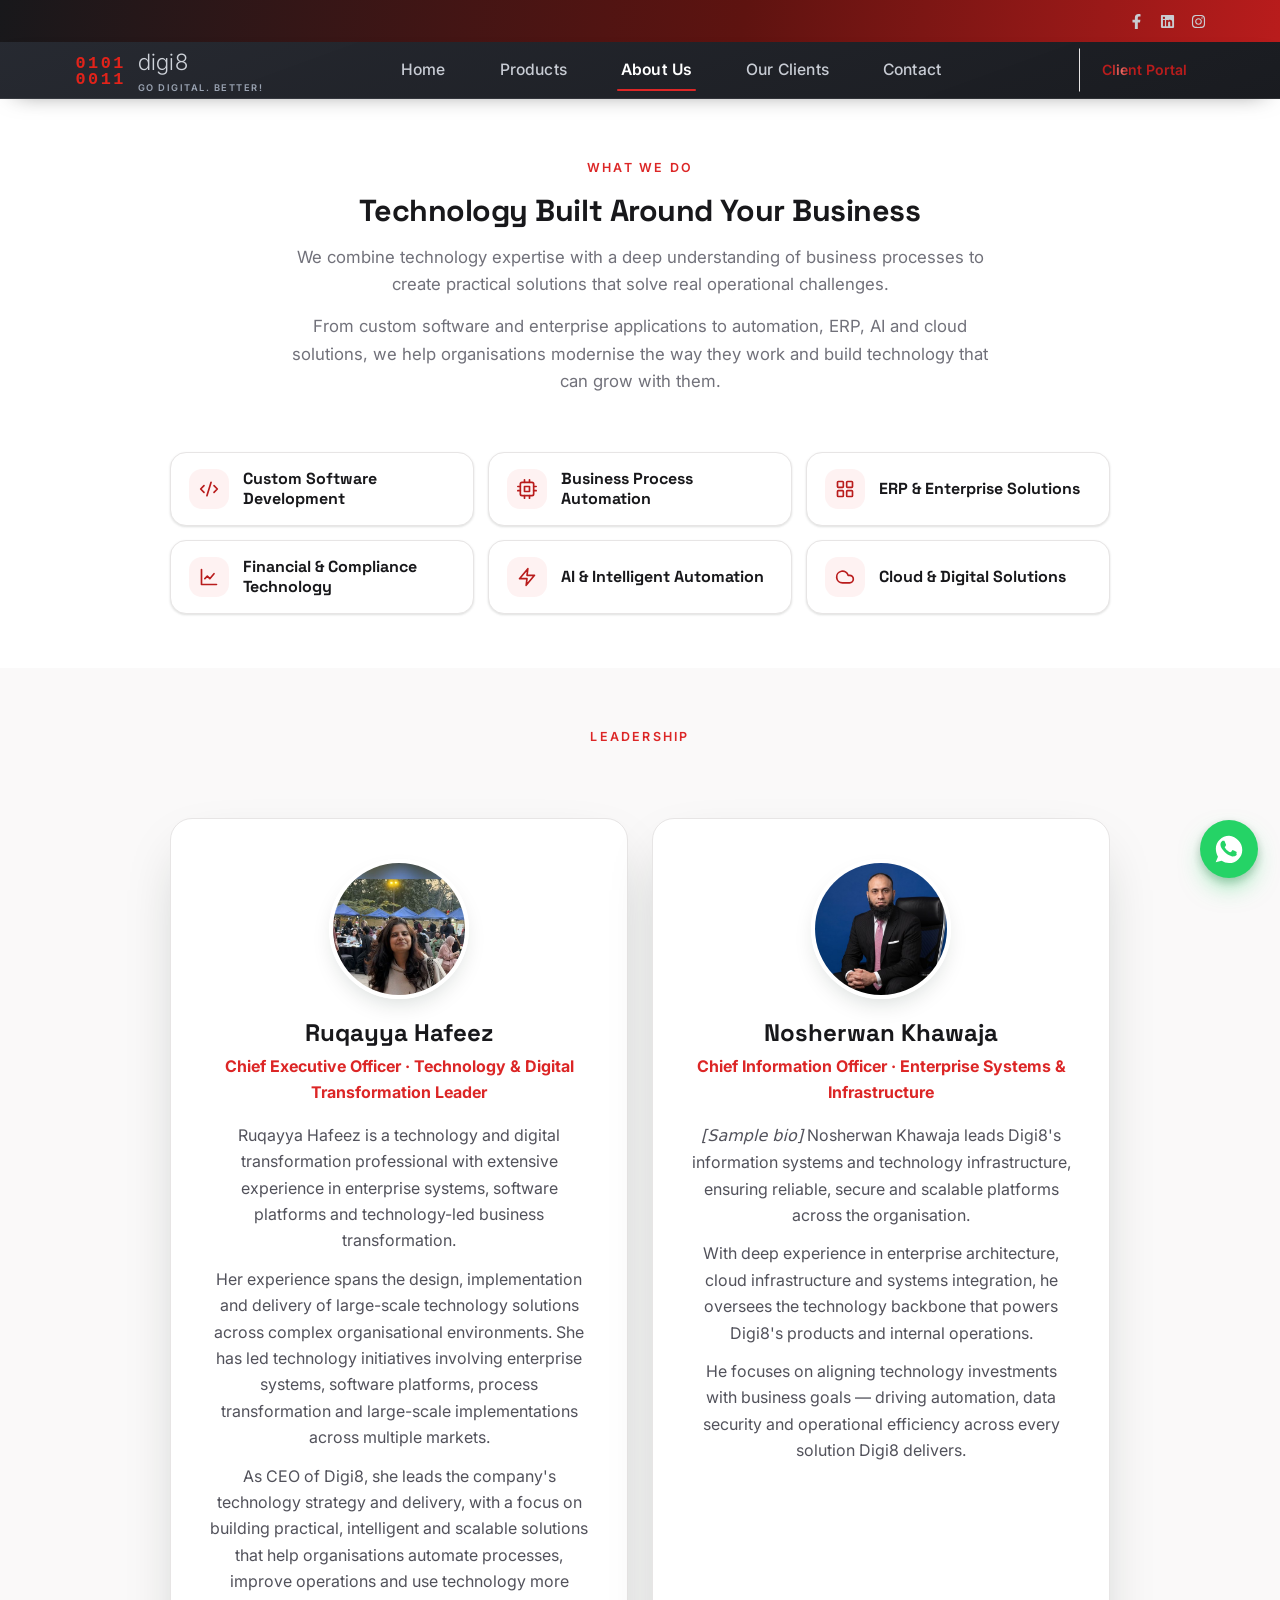
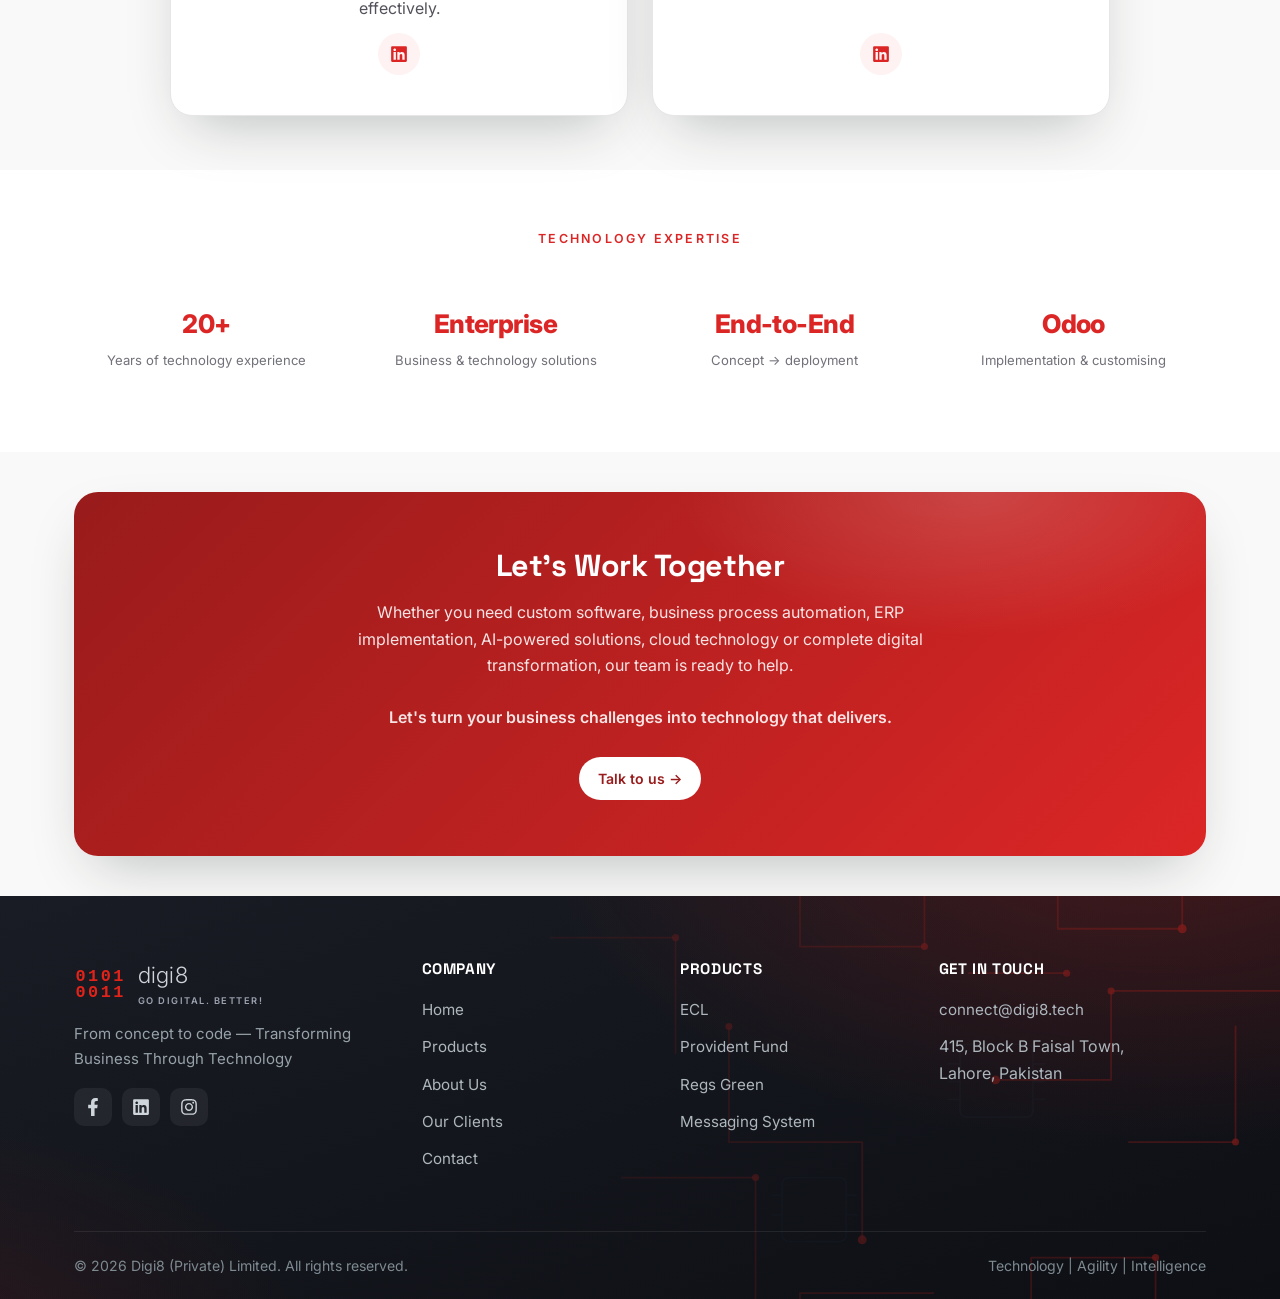
==== commit 859a947d: "Add files via upload" ====
--- a/about/index.html
+++ b/about/index.html
@@ -4,23 +4,21 @@
   <meta charset="UTF-8" />
   <link rel="icon" type="image/svg+xml" href="/assets/img/favicon.svg" />
   <meta name="viewport" content="width=device-width, initial-scale=1" />
+  <meta http-equiv="Cache-Control" content="no-cache, no-store, must-revalidate" />
+  <meta http-equiv="Pragma" content="no-cache" />
+  <meta http-equiv="Expires" content="0" />
   <title>About Us — Digi8 | Technology, Innovation &amp; Compliance</title>
   <meta name="description" content="Digi8 is the technology arm of Yasir & Co. Chartered Accountants. Meet our leadership, led by CEO Ruqayya Hafeez." />
   <link rel="preconnect" href="https://fonts.googleapis.com" />
   <link rel="preconnect" href="https://fonts.gstatic.com" crossorigin />
   <link rel="stylesheet" href="https://fonts.googleapis.com/css2?family=Inter:wght@300;400;500;600;700&family=Space+Grotesk:wght@500;600;700&display=swap" />
-  <link rel="stylesheet" href="/assets/css/styles.css?v=109" />
+  <link rel="stylesheet" href="/assets/css/styles.css?v=114" />
 </head>
 <body>
 
   <div class="topbar">
     <div class="container topbar__inner">
-      <div class="topbar__left">
-        <a class="topbar__phone" href="tel:+923214639297"><svg viewBox="0 0 24 24" fill="none" stroke="currentColor" stroke-width="2" stroke-linecap="round" stroke-linejoin="round"><path d="M22 16.92v3a2 2 0 0 1-2.18 2 19.79 19.79 0 0 1-8.63-3.07 19.5 19.5 0 0 1-6-6 19.79 19.79 0 0 1-3.07-8.63A2 2 0 0 1 4.11 2h3a2 2 0 0 1 2 1.72c.13.96.36 1.9.7 2.81a2 2 0 0 1-.45 2.11L8.09 9.91a16 16 0 0 0 6 6l1.27-1.27a2 2 0 0 1 2.11-.45c.91.34 1.85.57 2.81.7A2 2 0 0 1 22 16.92z"/></svg>+92 321 4639297</a>
-        <a class="topbar__site" href="https://digi8.tech" target="_blank" rel="noopener"><svg viewBox="0 0 24 24" fill="none" stroke="currentColor" stroke-width="2" stroke-linecap="round" stroke-linejoin="round"><circle cx="12" cy="12" r="10"/><path d="M2 12h20"/><path d="M12 2a15.3 15.3 0 0 1 4 10 15.3 15.3 0 0 1-4 10 15.3 15.3 0 0 1-4-10 15.3 15.3 0 0 1 4-10z"/></svg>www.digi8.tech</a>
-        <span class="topbar__addr"><svg viewBox="0 0 24 24" fill="none" stroke="currentColor" stroke-width="2" stroke-linecap="round" stroke-linejoin="round"><path d="M21 10c0 7-9 13-9 13s-9-6-9-13a9 9 0 0 1 18 0z"/><circle cx="12" cy="10" r="3"/></svg>415, Block B Faisal Town, Lahore</span>
-      </div>
-      <div class="topbar__social">
+      <div class="topbar__social" style="margin-left:auto">
         <a href="https://www.facebook.com/p/Digi8-61577698963574/" target="_blank" rel="noopener" aria-label="Facebook"><svg viewBox="0 0 320 512" fill="currentColor"><path d="M279.14 288l14.22-92.66h-88.91v-60.13c0-25.35 12.42-50.06 52.24-50.06h40.42V6.26S260.43 0 225.36 0c-73.22 0-121.08 44.38-121.08 124.72v70.62H22.89V288h81.39v224h100.17V288z"/></svg></a>
         <a href="https://pk.linkedin.com/company/digi8-private-limited" target="_blank" rel="noopener" aria-label="LinkedIn"><svg viewBox="0 0 448 512" fill="currentColor"><path d="M416 32H31.9C14.3 32 0 46.5 0 64.3v383.4C0 465.5 14.3 480 31.9 480H416c17.6 0 32-14.5 32-32.3V64.3c0-17.8-14.4-32.3-32-32.3zM135.4 416H69V202.2h66.5V416zm-33.2-243c-21.3 0-38.5-17.3-38.5-38.5S80.9 96 102.2 96c21.2 0 38.5 17.3 38.5 38.5 0 21.3-17.2 38.5-38.5 38.5zm282.1 243h-66.4V312c0-24.8-.5-56.7-34.5-56.7-34.6 0-39.9 27-39.9 54.9V416h-66.4V202.2h63.7v29.2h.9c8.9-16.8 30.6-34.5 62.9-34.5 67.2 0 79.7 44.3 79.7 101.9V416z"/></svg></a>
         <a href="https://www.instagram.com/digi8.tech" target="_blank" rel="noopener" aria-label="Instagram"><svg viewBox="0 0 448 512" fill="currentColor"><path d="M224.1 141c-63.6 0-114.9 51.3-114.9 114.9s51.3 114.9 114.9 114.9S339 319.5 339 255.9 287.7 141 224.1 141zm0 189.6c-41.1 0-74.7-33.5-74.7-74.7s33.5-74.7 74.7-74.7 74.7 33.5 74.7 74.7-33.6 74.7-74.7 74.7zm146.4-194.3c0 14.9-12 26.8-26.8 26.8-14.9 0-26.8-12-26.8-26.8s12-26.8 26.8-26.8 26.8 12 26.8 26.8zm76.1 27.2c-1.7-35.9-9.9-67.7-36.2-93.9-26.2-26.2-58-34.4-93.9-36.2-37-2.1-147.9-2.1-184.9 0-35.8 1.7-67.6 9.9-93.9 36.1s-34.4 58-36.2 93.9c-2.1 37-2.1 147.9 0 184.9 1.7 35.9 9.9 67.7 36.2 93.9s58 34.4 93.9 36.2c37 2.1 147.9 2.1 184.9 0 35.9-1.7 67.7-9.9 93.9-36.2 26.2-26.2 34.4-58 36.2-93.9 2.1-37 2.1-147.8 0-184.8zM398.8 388c-7.8 19.6-22.9 34.7-42.6 42.6-29.5 11.7-99.5 9-132.1 9s-102.7 2.6-132.1-9c-19.6-7.8-34.7-22.9-42.6-42.6-11.7-29.5-9-99.5-9-132.1s-2.6-102.7 9-132.1c7.8-19.6 22.9-34.7 42.6-42.6 29.5-11.7 99.5-9 132.1-9s102.7-2.6 132.1 9c19.6 7.8 34.7 22.9 42.6 42.6 11.7 29.5 9 99.5 9 132.1s2.7 102.7-9 132.1z"/></svg></a>
@@ -47,13 +45,15 @@
     </div>
   </header>
 
-  <!-- Who We Are + About Digi8 (one section) -->
-  <section class="page-hero">
+  <!-- What we do -->
+  <section class="section">
     <div class="container">
-      <span class="eyebrow">Who We Are</span>
-      <h1>About Us</h1>
-      <h3>Transforming complex challenges into powerful technology solutions.</h3>
-      <p style="max-width:720px; margin:16px auto 0;">Software engineering paired with business, financial and process expertise — the same core strengths you saw on our home page, delivering secure, scalable solutions that create measurable value.</p>
+      <div class="section-head reveal">
+        <span class="eyebrow">What We Do</span>
+        <h2>Technology Built Around Your Business</h2>
+        <p>We combine technology expertise with a deep understanding of business processes to create practical solutions that solve real operational challenges.</p>
+        <p style="margin-top:14px">From custom software and enterprise applications to automation, ERP, AI and cloud solutions, we help organisations modernise the way they work and build technology that can grow with them.</p>
+      </div>
       <div class="grid grid-3 caps-grid" style="margin-top:36px">
         <div class="card reveal"><div class="card__icon"><svg viewBox="0 0 24 24" fill="none" stroke="currentColor" stroke-width="2" stroke-linecap="round" stroke-linejoin="round"><path d="m18 16 4-4-4-4"/><path d="m6 8-4 4 4 4"/><path d="m14.5 4-5 16"/></svg></div><h3>Custom Software Development</h3></div>
         <div class="card reveal"><div class="card__icon"><svg viewBox="0 0 24 24" fill="none" stroke="currentColor" stroke-width="2" stroke-linecap="round" stroke-linejoin="round"><rect x="4" y="4" width="16" height="16" rx="2"/><rect x="9" y="9" width="6" height="6"/><path d="M9 1v3M15 1v3M9 20v3M15 20v3M20 9h3M20 14h3M1 9h3M1 14h3"/></svg></div><h3>Business Process Automation</h3></div>
@@ -65,79 +65,55 @@
     </div>
   </section>
 
-  <!-- Mission / Vision / Values -->
-  <section class="section section--soft">
+  <!-- Leadership -->
+  <section class="section section--soft" id="ceo">
     <div class="container">
-      <div class="section-head reveal">
-        <span class="eyebrow">What Drives Us</span>
-        <h2>Technology With Purpose. Business With Impact</h2>
-        <p>We combine technology, business understanding, and innovation to create solutions that help organizations move forward.</p>
-      </div>
-      <div class="grid grid-3">
-        <div class="card reveal">
-          <div class="card__icon"><svg viewBox="0 0 24 24" fill="none" stroke="currentColor" stroke-width="2" stroke-linecap="round" stroke-linejoin="round"><circle cx="12" cy="12" r="10"/><circle cx="12" cy="12" r="6"/><circle cx="12" cy="12" r="2"/></svg></div>
-          <h3>Our Mission</h3>
-          <p>To empower businesses with intelligent, reliable, and scalable digital solutions that improve efficiency and support sustainable growth.</p>
+      <div class="section-head reveal"><span class="eyebrow">Leadership</span></div>
+      <div class="leader-grid">
+        <div class="leader-card reveal">
+          <img class="leader-card__photo" src="/assets/img/team/ceo.jpg" alt="Ruqayya Hafeez, CEO of Digi8" loading="lazy" />
+          <h3>Ruqayya Hafeez</h3>
+          <p class="leader-card__role">Chief Executive Officer · Technology &amp; Digital Transformation Leader</p>
+          <p class="leader-card__bio">Ruqayya Hafeez is a technology and digital transformation professional with extensive experience in enterprise systems, software platforms and technology-led business transformation.</p>
+          <p class="leader-card__bio">Her experience spans the design, implementation and delivery of large-scale technology solutions across complex organisational environments. She has led technology initiatives involving enterprise systems, software platforms, process transformation and large-scale implementations across multiple markets.</p>
+          <p class="leader-card__bio">As CEO of Digi8, she leads the company&#39;s technology strategy and delivery, with a focus on building practical, intelligent and scalable solutions that help organisations automate processes, improve operations and use technology more effectively.</p>
+          <a class="leader-card__link" href="https://pk.linkedin.com/in/ruqayya-hafeez-4098964" target="_blank" rel="noopener" aria-label="Ruqayya Hafeez on LinkedIn"><svg width="18" height="18" viewBox="0 0 448 512" fill="currentColor"><path d="M416 32H31.9C14.3 32 0 46.5 0 64.3v383.4C0 465.5 14.3 480 31.9 480H416c17.6 0 32-14.5 32-32.3V64.3c0-17.8-14.4-32.3-32-32.3zM135.4 416H69V202.2h66.5V416zm-33.2-243c-21.3 0-38.5-17.3-38.5-38.5S80.9 96 102.2 96c21.2 0 38.5 17.3 38.5 38.5 0 21.3-17.2 38.5-38.5 38.5zm282.1 243h-66.4V312c0-24.8-.5-56.7-34.5-56.7-34.6 0-39.9 27-39.9 54.9V416h-66.4V202.2h63.7v29.2h.9c8.9-16.8 30.6-34.5 62.9-34.5 67.2 0 79.7 44.3 79.7 101.9V416z"/></svg></a>
         </div>
-        <div class="card reveal">
-          <div class="card__icon"><svg viewBox="0 0 24 24" fill="none" stroke="currentColor" stroke-width="2" stroke-linecap="round" stroke-linejoin="round"><path d="M2 12s3-7 10-7 10 7 10 7-3 7-10 7-10-7-10-7z"/><circle cx="12" cy="12" r="3"/></svg></div>
-          <h3>Our Vision</h3>
-          <p>To become a trusted technology partner for organisations seeking innovation, automation, and long-term business success.</p>
-        </div>
-        <div class="card reveal">
-          <div class="card__icon"><svg viewBox="0 0 24 24" fill="none" stroke="currentColor" stroke-width="2" stroke-linecap="round" stroke-linejoin="round"><path d="M20.84 4.61a5.5 5.5 0 0 0-7.78 0L12 5.67l-1.06-1.06a5.5 5.5 0 1 0-7.78 7.78L12 21.23l8.84-8.84a5.5 5.5 0 0 0 0-7.78z"/></svg></div>
-          <h3>Our Core Values</h3>
-          <ul class="check-list">
-            <li>Innovation</li>
-            <li>Integrity</li>
-            <li>Customer Success</li>
-            <li>Excellence</li>
-            <li>Collaboration</li>
-            <li>Continuous Improvement</li>
-          </ul>
+        <div class="leader-card reveal">
+          <img class="leader-card__photo" src="/assets/img/CIO.jpeg" alt="Nosherwan Khawaja, CIO of Digi8" style="object-position:center 28%" loading="lazy" />
+          <h3>Nosherwan Khawaja</h3>
+          <p class="leader-card__role">Chief Information Officer · Enterprise Systems &amp; Infrastructure</p>
+          <p class="leader-card__bio"><em>[Sample bio]</em> Nosherwan Khawaja leads Digi8&#39;s information systems and technology infrastructure, ensuring reliable, secure and scalable platforms across the organisation.</p>
+          <p class="leader-card__bio">With deep experience in enterprise architecture, cloud infrastructure and systems integration, he oversees the technology backbone that powers Digi8&#39;s products and internal operations.</p>
+          <p class="leader-card__bio">He focuses on aligning technology investments with business goals — driving automation, data security and operational efficiency across every solution Digi8 delivers.</p>
+          <a class="leader-card__link" href="https://www.linkedin.com/in/nosherwan-khawaja-fca-1398b9b2/" target="_blank" rel="noopener" aria-label="Nosherwan Khawaja on LinkedIn"><svg width="18" height="18" viewBox="0 0 448 512" fill="currentColor"><path d="M416 32H31.9C14.3 32 0 46.5 0 64.3v383.4C0 465.5 14.3 480 31.9 480H416c17.6 0 32-14.5 32-32.3V64.3c0-17.8-14.4-32.3-32-32.3zM135.4 416H69V202.2h66.5V416zm-33.2-243c-21.3 0-38.5-17.3-38.5-38.5S80.9 96 102.2 96c21.2 0 38.5 17.3 38.5 38.5 0 21.3-17.2 38.5-38.5 38.5zm282.1 243h-66.4V312c0-24.8-.5-56.7-34.5-56.7-34.6 0-39.9 27-39.9 54.9V416h-66.4V202.2h63.7v29.2h.9c8.9-16.8 30.6-34.5 62.9-34.5 67.2 0 79.7 44.3 79.7 101.9V416z"/></svg></a>
         </div>
       </div>
     </div>
   </section>
 
-  <!-- Leadership spotlight -->
-  <section class="section section--soft" id="ceo">
-    <div class="container split spotlight">
-      <div class="spotlight__aside reveal">
-        <img class="spotlight__avatar" src="/assets/img/team/ceo.jpg" alt="Ruqayya Hafeez, CEO of Digi8" loading="lazy" />
-        <span class="eyebrow">Leadership Spotlight</span>
-        <h2>Ruqayya Hafeez</h2>
-        <p class="role-line">Chief Executive Officer <span>· 25 years building &amp; scaling education platforms</span></p>
-      </div>
-      <div class="spotlight__bio reveal">
-        <p>Ruqayya Hafeez is a seasoned EdTech and digital-transformation leader with over 20 years of experience designing, delivering and scaling technology-driven education solutions across the United States, United Kingdom, UAE, Pakistan and Malaysia — aligning global best practices with local needs.</p>
-        <p>She was the driving force behind <strong>BEAMS</strong>, a state-of-the-art educational information system regarded as an industry benchmark, leading its product vision, roadmap and enterprise implementations for over 15 years. Her work spans solution architecture, programme &amp; change management and institution-wide rollouts — including with <strong>FACTS</strong>, a US EdTech platform used by thousands of schools.</p>
-        <p>As CEO of Digi8, she now leads the development of next-generation EdTech and banking products with an AI-native, future-ready approach — embedding intelligence, automation and data-centric thinking into core platforms across education, governance and enterprise technology.</p>
+  <!-- Technology expertise -->
+  <section class="section">
+    <div class="container">
+      <div class="section-head reveal" style="margin-bottom:14px"><span class="eyebrow">Technology Expertise</span></div>
+      <div class="grid grid-4 expertise-grid">
+        <div class="stat-tile reveal"><strong>20+</strong><span>Years of technology experience</span></div>
+        <div class="stat-tile reveal"><strong>Enterprise</strong><span>Business &amp; technology solutions</span></div>
+        <div class="stat-tile reveal"><strong>End-to-End</strong><span>Concept &rarr; deployment</span></div>
+        <div class="stat-tile reveal"><strong>Odoo</strong><span>Implementation &amp; customising</span></div>
       </div>
     </div>
   </section>
 
-  <!-- Stats -->
-  <section class="section">
-    <div class="container">
-      <div class="grid grid-4">
-        <div class="stat-tile reveal"><strong>25+</strong><span>Years of combined expertise</span></div>
-        <div class="stat-tile reveal"><strong>IFRS 9</strong><span>Compliant calculation engines</span></div>
-        <div class="stat-tile reveal"><strong>100%</strong><span>Audit-ready outputs</span></div>
-        <div class="stat-tile reveal"><strong>Odoo</strong><span>Implementation partner</span></div>
-      </div>
-    </div>
-  </section>
-
-  <!-- CTA -->
+  <!-- Let's work together -->
   <section class="section section--tight section--soft">
     <div class="container">
       <div class="cta-band reveal">
-        <h2>Let's work together</h2>
-        <p>Whether it's ECL, provident fund, actuarial valuations or a full ERP rollout, our team is ready to help.</p>
+        <h2>Let&#39;s Work Together</h2>
+        <p>Whether you need custom software, business process automation, ERP implementation, AI-powered solutions, cloud technology or complete digital transformation, our team is ready to help.</p>
+        <p style="margin-top:12px; font-weight:600;">Let&#39;s turn your business challenges into technology that delivers.</p>
         <div class="btn-row">
-          <a class="btn btn-light" href="/contact/index.html">Get in Touch</a>
-          <a class="btn btn-outline-light" href="/products/index.html">Explore Products</a>
+          <a class="btn btn-light" href="/contact/index.html">Talk to us &rarr;</a>
         </div>
       </div>
     </div>
@@ -148,7 +124,7 @@
     <div class="container">
       <div class="footer-grid">
         <div>
-          <a class="brand" href="/index.html"><img class="brand__mark" src="/assets/img/digi8-binary.svg" alt="" width="66" height="40" /><span class="brand__name">digi8</span></a>
+          <a class="brand" href="/index.html"><img class="brand__mark" src="/assets/img/digi8-binary.svg" alt="" width="66" height="40" /><span class="brand__name"><span class="brand-shine">digi8</span><small>Go Digital. Better!</small></span></a>
           <p style="margin-top:16px">From concept to code — Transforming Business Through Technology</p>
           <div class="footer-social">
             <a href="https://www.facebook.com/p/Digi8-61577698963574/" target="_blank" rel="noopener" aria-label="Facebook"><svg width="18" height="18" viewBox="0 0 320 512" fill="currentColor"><path d="M279.14 288l14.22-92.66h-88.91v-60.13c0-25.35 12.42-50.06 52.24-50.06h40.42V6.26S260.43 0 225.36 0c-73.22 0-121.08 44.38-121.08 124.72v70.62H22.89V288h81.39v224h100.17V288z"/></svg></a>
@@ -169,7 +145,7 @@
         <div class="footer-col">
           <h4>Products</h4>
           <ul>
-            <li><a href="/products/index.html#ecl">ECL Engine</a></li>
+            <li><a href="/products/index.html#ecl">ECL</a></li>
             <li><a href="/products/pf/index.html">Provident Fund</a></li>
             <li><a href="https://www.regs.green" target="_blank" rel="noopener">Regs Green</a></li>
             <li><a href="/products/index.html#messaging">Messaging System</a></li>
@@ -179,7 +155,7 @@
           <h4>Get in touch</h4>
           <ul>
             <li><a href="mailto:connect@digi8.tech">connect@digi8.tech</a></li>
-            <li><a href="https://wa.me/923214639297" target="_blank" rel="noopener">+92 321 4639297</a></li>
+            <!-- <li><a href="https://wa.me/923214639297" target="_blank" rel="noopener">+92 321 4639297</a></li> -->
             <li>415, Block B Faisal Town,<br>Lahore, Pakistan</li>
           </ul>
         </div>
@@ -193,8 +169,8 @@
 
   <script src="/assets/js/main.js"></script>
   <!-- WhatsApp floating button -->
-  <a class="wa-fab" href="https://wa.me/923214639297" target="_blank" rel="noopener" aria-label="Chat with us on WhatsApp" title="Chat on WhatsApp">
+  <span class="wa-fab" role="img" aria-label="WhatsApp" title="WhatsApp">
     <svg viewBox="0 0 24 24" fill="currentColor" aria-hidden="true"><path d="M12.04 2C6.58 2 2.13 6.45 2.13 11.9c0 2.1.55 4.06 1.6 5.82L2 22l4.42-1.16a9.9 9.9 0 0 0 5.62 1.74h.01c5.46 0 9.9-4.45 9.9-9.9 0-2.65-1.03-5.14-2.9-7.01A9.82 9.82 0 0 0 12.04 2zm5.8 14.06c-.25.7-1.44 1.33-2 1.42-.53.08-1.2.11-1.94-.12-.45-.14-1.02-.33-1.76-.65-3.1-1.34-5.12-4.46-5.28-4.67-.15-.2-1.26-1.67-1.26-3.19 0-1.52.8-2.27 1.08-2.58.28-.31.61-.39.82-.39.2 0 .41 0 .59.01.19.01.44-.07.69.53.25.6.86 2.1.94 2.25.08.15.13.33.03.53-.1.2-.15.33-.3.5-.15.18-.31.4-.45.53-.15.15-.3.31-.13.6.17.3.76 1.25 1.63 2.02 1.12 1 2.07 1.31 2.36 1.46.3.15.47.13.64-.08.17-.2.74-.86.94-1.16.2-.3.4-.25.67-.15.27.1 1.72.81 2.01.96.3.15.5.22.57.35.07.12.07.72-.18 1.42z"/></svg>
-  </a>
+  </span>
 </body>
 </html>
--- a/assets/css/styles.css
+++ b/assets/css/styles.css
@@ -728,6 +728,28 @@
 .caps-grid .card__icon { width: 40px; height: 40px; margin: 0; flex: 0 0 auto; }
 .caps-grid .card__icon svg { width: 20px; height: 20px; }
 .caps-grid .card h3 { margin: 0; font-size: 1rem; line-height: 1.25; }
+
+/* Leadership profile card */
+.leader-card { max-width: 560px; margin: 0 auto; text-align: center; background: #fff;
+  border: 1px solid var(--line); border-radius: 22px; padding: 40px 36px; box-shadow: var(--shadow-lg);
+  display: flex; flex-direction: column; align-items: center; }
+.leader-card__photo { width: 140px; height: 140px; border-radius: 50%; object-fit: cover; object-position: center 40%;
+  display: block; margin: 0 auto 20px; border: 4px solid #fff; box-shadow: var(--shadow-md, 0 14px 30px -18px rgba(0,0,0,.3)); }
+.leader-card h3 { margin: 0 0 6px; font-size: 1.5rem; }
+.leader-card__role { color: var(--emerald-600); font-weight: 700; margin: 0 0 16px; }
+.leader-card__bio { color: var(--ink-600, #4b5563); margin: 0 0 12px; }
+.leader-card__link { margin-top: auto; width: 42px; height: 42px; border-radius: 50%; display: grid; place-items: center;
+  background: var(--emerald-50); color: var(--emerald-600); transition: background .2s ease, color .2s ease; }
+.leader-card__link:hover { background: var(--emerald-500); color: #fff; }
+.leader-grid { display: grid; grid-template-columns: repeat(2, 1fr); gap: 24px; max-width: 940px; margin: 0 auto; align-items: stretch; }
+.leader-grid .leader-card { max-width: none; margin: 0; }
+@media (max-width: 720px) { .leader-grid { grid-template-columns: 1fr; } }
+/* Technology Expertise labels on one line */
+.expertise-grid .stat-tile span { font-size: .82rem; white-space: nowrap; }
+
+/* Technology Expertise tiles — smaller so each label fits on one line */
+.expertise-grid .stat-tile strong { font-size: 1.6rem; white-space: nowrap; }
+@media (max-width: 640px) { .expertise-grid .stat-tile strong { font-size: 1.4rem; } }
 .role-line { color: var(--emerald-700); font-weight: 600; margin-bottom: 18px; }
 .role-line span { color: var(--ink-400); font-weight: 500; }
 .spotlight-tags { display: flex; gap: 9px; flex-wrap: wrap; margin-top: 22px; }
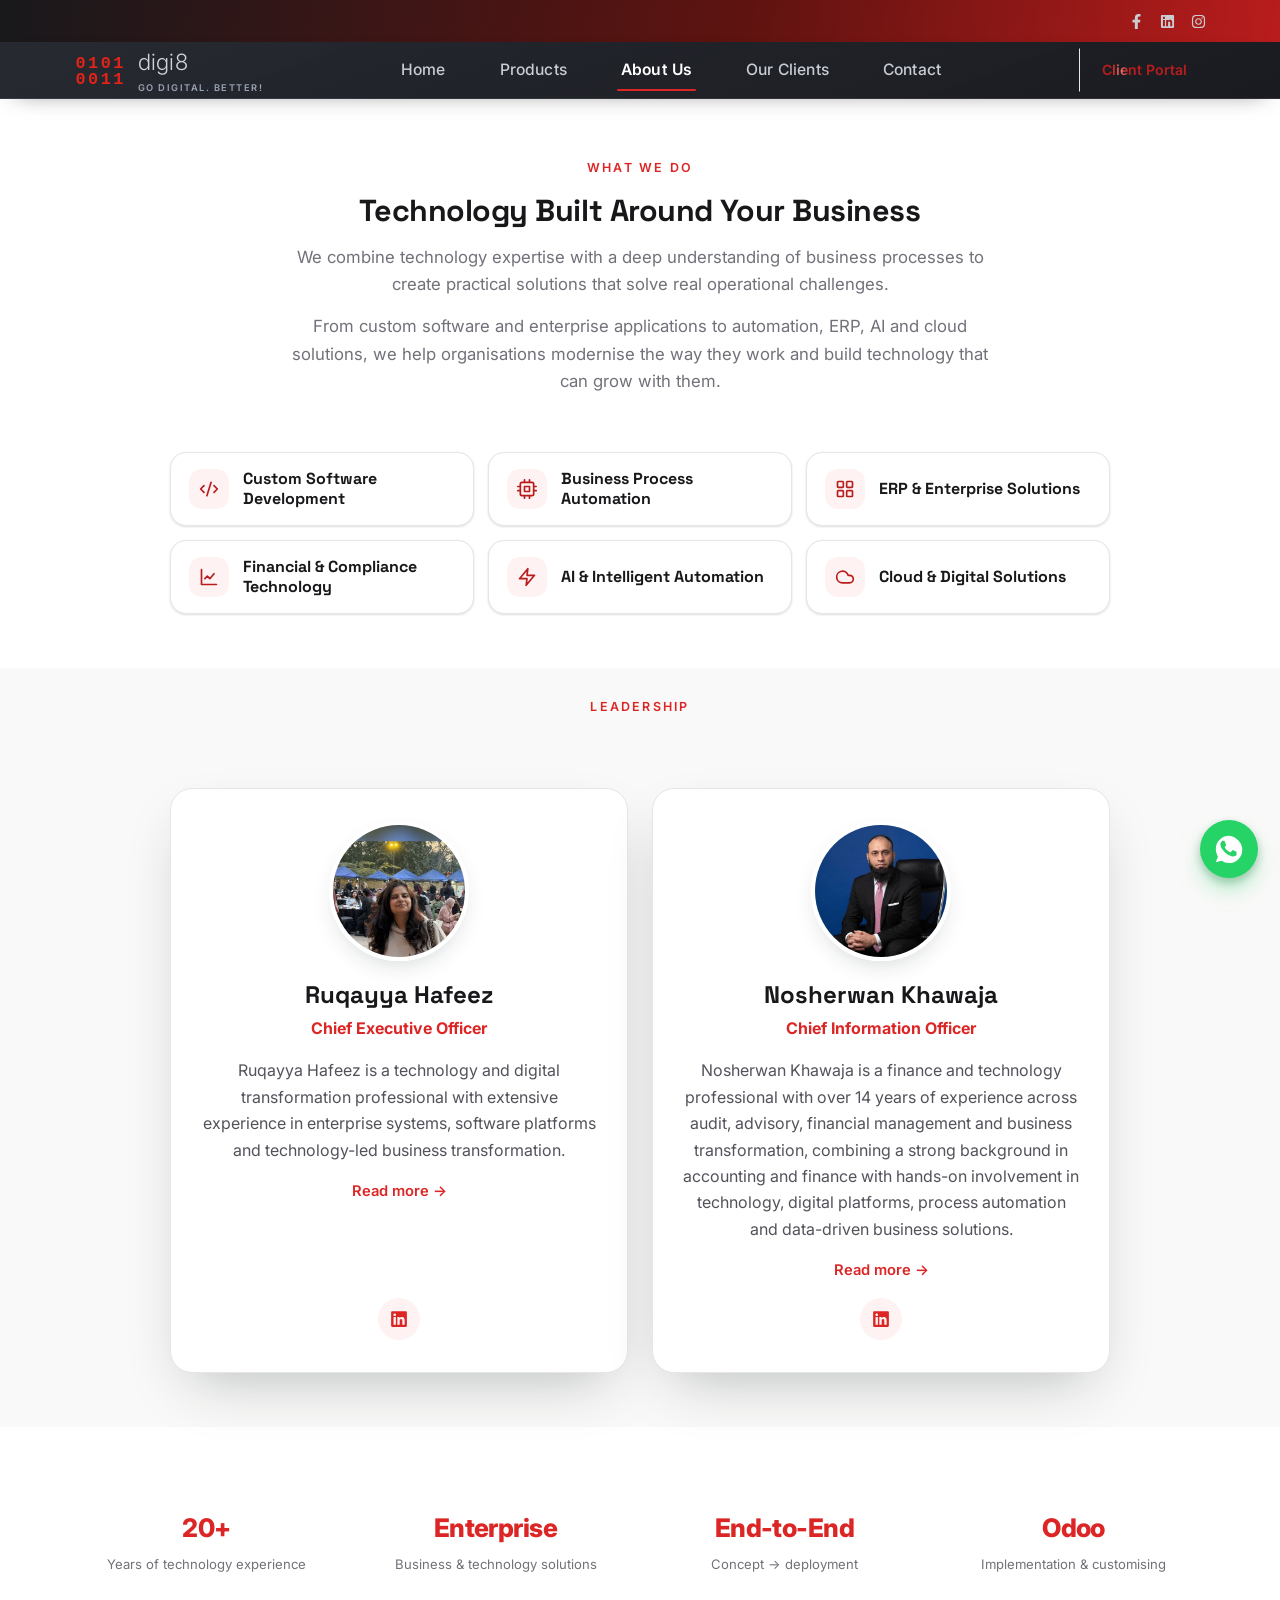
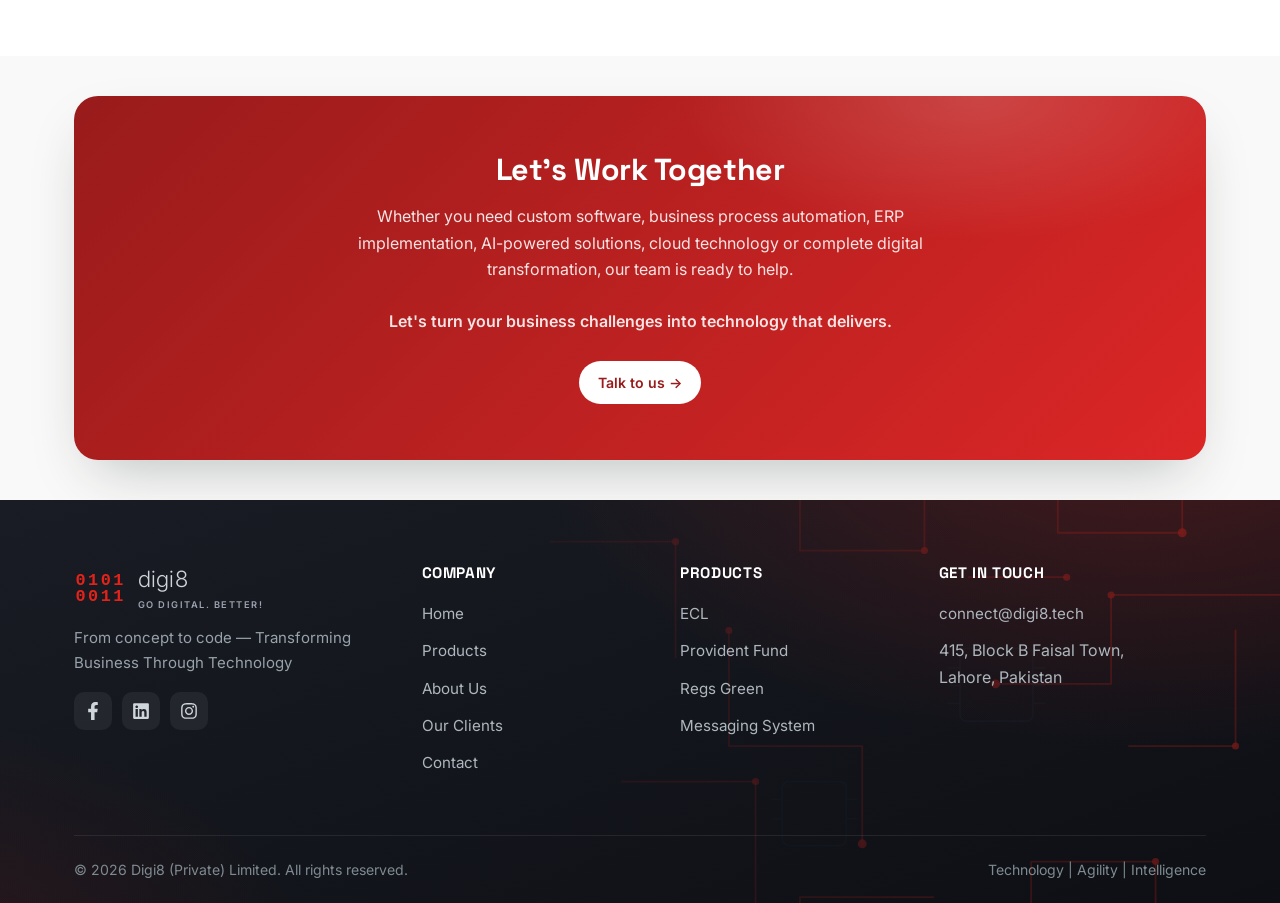
==== commit 0f8aa97f: "Add files via upload" ====
--- a/about/index.html
+++ b/about/index.html
@@ -12,7 +12,7 @@
   <link rel="preconnect" href="https://fonts.googleapis.com" />
   <link rel="preconnect" href="https://fonts.gstatic.com" crossorigin />
   <link rel="stylesheet" href="https://fonts.googleapis.com/css2?family=Inter:wght@300;400;500;600;700&family=Space+Grotesk:wght@500;600;700&display=swap" />
-  <link rel="stylesheet" href="/assets/css/styles.css?v=114" />
+  <link rel="stylesheet" href="/assets/css/styles.css?v=117" />
 </head>
 <body>
 
@@ -66,26 +66,24 @@
   </section>
 
   <!-- Leadership -->
-  <section class="section section--soft" id="ceo">
+  <section class="section section--soft" id="ceo" style="padding-top:24px">
     <div class="container">
       <div class="section-head reveal"><span class="eyebrow">Leadership</span></div>
       <div class="leader-grid">
         <div class="leader-card reveal">
           <img class="leader-card__photo" src="/assets/img/team/ceo.jpg" alt="Ruqayya Hafeez, CEO of Digi8" loading="lazy" />
           <h3>Ruqayya Hafeez</h3>
-          <p class="leader-card__role">Chief Executive Officer · Technology &amp; Digital Transformation Leader</p>
+          <p class="leader-card__role">Chief Executive Officer</p>
           <p class="leader-card__bio">Ruqayya Hafeez is a technology and digital transformation professional with extensive experience in enterprise systems, software platforms and technology-led business transformation.</p>
-          <p class="leader-card__bio">Her experience spans the design, implementation and delivery of large-scale technology solutions across complex organisational environments. She has led technology initiatives involving enterprise systems, software platforms, process transformation and large-scale implementations across multiple markets.</p>
-          <p class="leader-card__bio">As CEO of Digi8, she leads the company&#39;s technology strategy and delivery, with a focus on building practical, intelligent and scalable solutions that help organisations automate processes, improve operations and use technology more effectively.</p>
+          <a class="leader-card__more" href="/about/ruqayya-hafeez.html">Read more &rarr;</a>
           <a class="leader-card__link" href="https://pk.linkedin.com/in/ruqayya-hafeez-4098964" target="_blank" rel="noopener" aria-label="Ruqayya Hafeez on LinkedIn"><svg width="18" height="18" viewBox="0 0 448 512" fill="currentColor"><path d="M416 32H31.9C14.3 32 0 46.5 0 64.3v383.4C0 465.5 14.3 480 31.9 480H416c17.6 0 32-14.5 32-32.3V64.3c0-17.8-14.4-32.3-32-32.3zM135.4 416H69V202.2h66.5V416zm-33.2-243c-21.3 0-38.5-17.3-38.5-38.5S80.9 96 102.2 96c21.2 0 38.5 17.3 38.5 38.5 0 21.3-17.2 38.5-38.5 38.5zm282.1 243h-66.4V312c0-24.8-.5-56.7-34.5-56.7-34.6 0-39.9 27-39.9 54.9V416h-66.4V202.2h63.7v29.2h.9c8.9-16.8 30.6-34.5 62.9-34.5 67.2 0 79.7 44.3 79.7 101.9V416z"/></svg></a>
         </div>
         <div class="leader-card reveal">
           <img class="leader-card__photo" src="/assets/img/CIO.jpeg" alt="Nosherwan Khawaja, CIO of Digi8" style="object-position:center 28%" loading="lazy" />
           <h3>Nosherwan Khawaja</h3>
-          <p class="leader-card__role">Chief Information Officer · Enterprise Systems &amp; Infrastructure</p>
-          <p class="leader-card__bio"><em>[Sample bio]</em> Nosherwan Khawaja leads Digi8&#39;s information systems and technology infrastructure, ensuring reliable, secure and scalable platforms across the organisation.</p>
-          <p class="leader-card__bio">With deep experience in enterprise architecture, cloud infrastructure and systems integration, he oversees the technology backbone that powers Digi8&#39;s products and internal operations.</p>
-          <p class="leader-card__bio">He focuses on aligning technology investments with business goals — driving automation, data security and operational efficiency across every solution Digi8 delivers.</p>
+          <p class="leader-card__role">Chief Information Officer</p>
+          <p class="leader-card__bio">Nosherwan Khawaja is a finance and technology professional with over 14 years of experience across audit, advisory, financial management and business transformation, combining a strong background in accounting and finance with hands-on involvement in technology, digital platforms, process automation and data-driven business solutions.</p>
+          <a class="leader-card__more" href="/about/nosherwan-khawaja.html">Read more &rarr;</a>
           <a class="leader-card__link" href="https://www.linkedin.com/in/nosherwan-khawaja-fca-1398b9b2/" target="_blank" rel="noopener" aria-label="Nosherwan Khawaja on LinkedIn"><svg width="18" height="18" viewBox="0 0 448 512" fill="currentColor"><path d="M416 32H31.9C14.3 32 0 46.5 0 64.3v383.4C0 465.5 14.3 480 31.9 480H416c17.6 0 32-14.5 32-32.3V64.3c0-17.8-14.4-32.3-32-32.3zM135.4 416H69V202.2h66.5V416zm-33.2-243c-21.3 0-38.5-17.3-38.5-38.5S80.9 96 102.2 96c21.2 0 38.5 17.3 38.5 38.5 0 21.3-17.2 38.5-38.5 38.5zm282.1 243h-66.4V312c0-24.8-.5-56.7-34.5-56.7-34.6 0-39.9 27-39.9 54.9V416h-66.4V202.2h63.7v29.2h.9c8.9-16.8 30.6-34.5 62.9-34.5 67.2 0 79.7 44.3 79.7 101.9V416z"/></svg></a>
         </div>
       </div>
@@ -95,7 +93,6 @@
   <!-- Technology expertise -->
   <section class="section">
     <div class="container">
-      <div class="section-head reveal" style="margin-bottom:14px"><span class="eyebrow">Technology Expertise</span></div>
       <div class="grid grid-4 expertise-grid">
         <div class="stat-tile reveal"><strong>20+</strong><span>Years of technology experience</span></div>
         <div class="stat-tile reveal"><strong>Enterprise</strong><span>Business &amp; technology solutions</span></div>
--- a/assets/css/styles.css
+++ b/assets/css/styles.css
@@ -742,8 +742,25 @@
   background: var(--emerald-50); color: var(--emerald-600); transition: background .2s ease, color .2s ease; }
 .leader-card__link:hover { background: var(--emerald-500); color: #fff; }
 .leader-grid { display: grid; grid-template-columns: repeat(2, 1fr); gap: 24px; max-width: 940px; margin: 0 auto; align-items: stretch; }
-.leader-grid .leader-card { max-width: none; margin: 0; }
+.leader-grid .leader-card { max-width: none; margin: 0; padding: 32px 30px; }
 @media (max-width: 720px) { .leader-grid { grid-template-columns: 1fr; } }
+/* Read more link inside leader cards */
+.leader-card__more { margin: 4px 0 16px; color: var(--emerald-600); font-weight: 600; font-size: .92rem; text-decoration: none; }
+.leader-card__more:hover { text-decoration: underline; }
+
+/* Leader profile page */
+.leader-profile { display: grid; grid-template-columns: 260px 1fr; gap: 44px; align-items: start; max-width: 940px; margin: 0 auto; }
+.leader-profile__photo { width: 100%; max-width: 260px; aspect-ratio: 1 / 1; object-fit: cover; border-radius: 50%; box-shadow: var(--shadow-lg); }
+.leader-profile__body h1 { margin: 0 0 6px; }
+.leader-profile__role { color: var(--emerald-600); font-weight: 700; margin: 0 0 20px; }
+.leader-profile__body p { color: var(--ink-600, #4b5563); margin: 0 0 14px; line-height: 1.7; }
+.leader-profile__actions { display: flex; align-items: center; gap: 16px; margin-top: 24px; }
+.leader-profile__back { color: var(--ink-500, #6b7280); text-decoration: none; font-weight: 600; }
+.leader-profile__back:hover { color: var(--emerald-600); }
+@media (max-width: 720px) {
+  .leader-profile { grid-template-columns: 1fr; gap: 24px; justify-items: center; text-align: center; }
+  .leader-profile__actions { justify-content: center; }
+}
 /* Technology Expertise labels on one line */
 .expertise-grid .stat-tile span { font-size: .82rem; white-space: nowrap; }
 
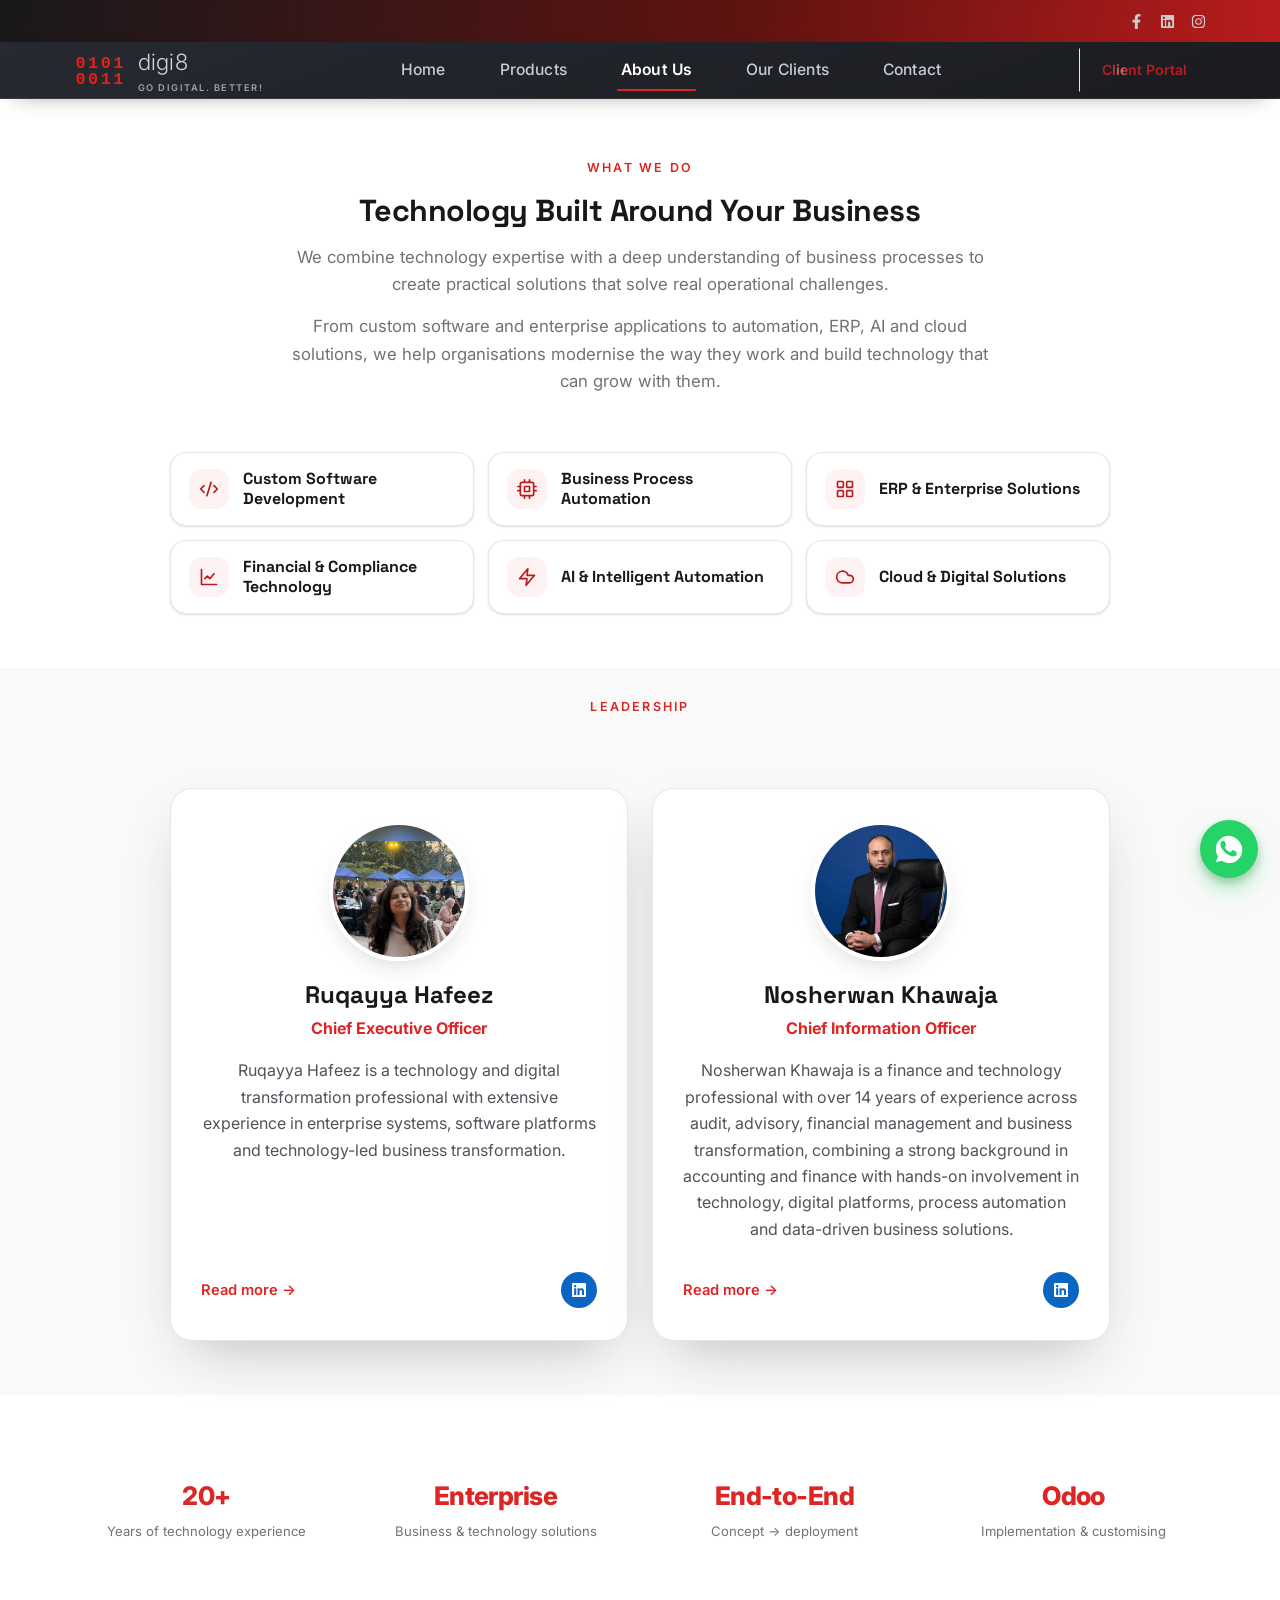
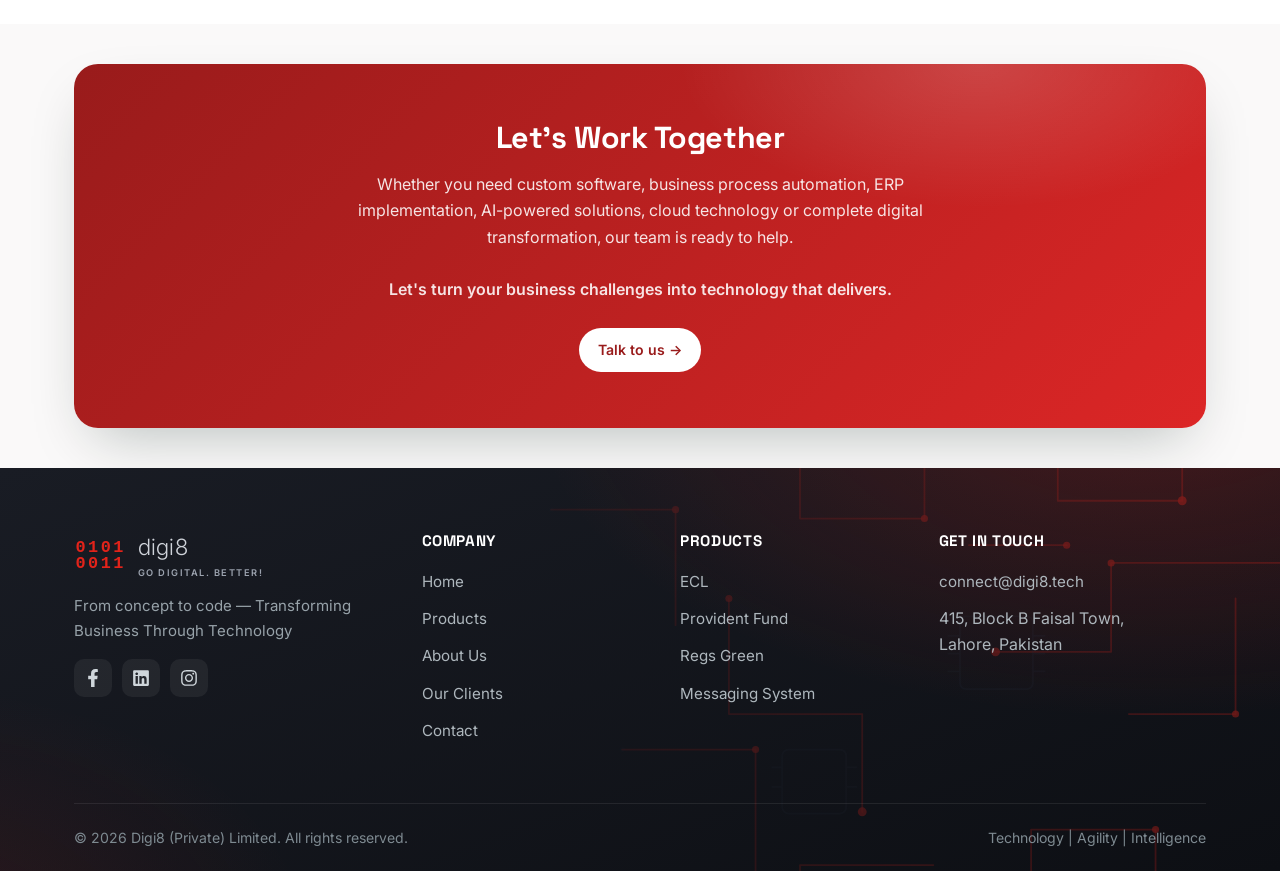
==== commit 860ed996: "Add files via upload" ====
--- a/about/index.html
+++ b/about/index.html
@@ -12,7 +12,7 @@
   <link rel="preconnect" href="https://fonts.googleapis.com" />
   <link rel="preconnect" href="https://fonts.gstatic.com" crossorigin />
   <link rel="stylesheet" href="https://fonts.googleapis.com/css2?family=Inter:wght@300;400;500;600;700&family=Space+Grotesk:wght@500;600;700&display=swap" />
-  <link rel="stylesheet" href="/assets/css/styles.css?v=117" />
+  <link rel="stylesheet" href="/assets/css/styles.css?v=120" />
 </head>
 <body>
 
@@ -75,16 +75,20 @@
           <h3>Ruqayya Hafeez</h3>
           <p class="leader-card__role">Chief Executive Officer</p>
           <p class="leader-card__bio">Ruqayya Hafeez is a technology and digital transformation professional with extensive experience in enterprise systems, software platforms and technology-led business transformation.</p>
-          <a class="leader-card__more" href="/about/ruqayya-hafeez.html">Read more &rarr;</a>
-          <a class="leader-card__link" href="https://pk.linkedin.com/in/ruqayya-hafeez-4098964" target="_blank" rel="noopener" aria-label="Ruqayya Hafeez on LinkedIn"><svg width="18" height="18" viewBox="0 0 448 512" fill="currentColor"><path d="M416 32H31.9C14.3 32 0 46.5 0 64.3v383.4C0 465.5 14.3 480 31.9 480H416c17.6 0 32-14.5 32-32.3V64.3c0-17.8-14.4-32.3-32-32.3zM135.4 416H69V202.2h66.5V416zm-33.2-243c-21.3 0-38.5-17.3-38.5-38.5S80.9 96 102.2 96c21.2 0 38.5 17.3 38.5 38.5 0 21.3-17.2 38.5-38.5 38.5zm282.1 243h-66.4V312c0-24.8-.5-56.7-34.5-56.7-34.6 0-39.9 27-39.9 54.9V416h-66.4V202.2h63.7v29.2h.9c8.9-16.8 30.6-34.5 62.9-34.5 67.2 0 79.7 44.3 79.7 101.9V416z"/></svg></a>
+          <div class="leader-card__foot">
+            <a class="leader-card__more" href="/about/ruqayya-hafeez.html">Read more &rarr;</a>
+            <a class="leader-card__link" href="https://pk.linkedin.com/in/ruqayya-hafeez-4098964" target="_blank" rel="noopener" aria-label="Ruqayya Hafeez on LinkedIn"><svg width="16" height="16" viewBox="0 0 448 512" fill="currentColor"><path d="M416 32H31.9C14.3 32 0 46.5 0 64.3v383.4C0 465.5 14.3 480 31.9 480H416c17.6 0 32-14.5 32-32.3V64.3c0-17.8-14.4-32.3-32-32.3zM135.4 416H69V202.2h66.5V416zm-33.2-243c-21.3 0-38.5-17.3-38.5-38.5S80.9 96 102.2 96c21.2 0 38.5 17.3 38.5 38.5 0 21.3-17.2 38.5-38.5 38.5zm282.1 243h-66.4V312c0-24.8-.5-56.7-34.5-56.7-34.6 0-39.9 27-39.9 54.9V416h-66.4V202.2h63.7v29.2h.9c8.9-16.8 30.6-34.5 62.9-34.5 67.2 0 79.7 44.3 79.7 101.9V416z"/></svg></a>
+          </div>
         </div>
         <div class="leader-card reveal">
           <img class="leader-card__photo" src="/assets/img/CIO.jpeg" alt="Nosherwan Khawaja, CIO of Digi8" style="object-position:center 28%" loading="lazy" />
           <h3>Nosherwan Khawaja</h3>
           <p class="leader-card__role">Chief Information Officer</p>
           <p class="leader-card__bio">Nosherwan Khawaja is a finance and technology professional with over 14 years of experience across audit, advisory, financial management and business transformation, combining a strong background in accounting and finance with hands-on involvement in technology, digital platforms, process automation and data-driven business solutions.</p>
-          <a class="leader-card__more" href="/about/nosherwan-khawaja.html">Read more &rarr;</a>
-          <a class="leader-card__link" href="https://www.linkedin.com/in/nosherwan-khawaja-fca-1398b9b2/" target="_blank" rel="noopener" aria-label="Nosherwan Khawaja on LinkedIn"><svg width="18" height="18" viewBox="0 0 448 512" fill="currentColor"><path d="M416 32H31.9C14.3 32 0 46.5 0 64.3v383.4C0 465.5 14.3 480 31.9 480H416c17.6 0 32-14.5 32-32.3V64.3c0-17.8-14.4-32.3-32-32.3zM135.4 416H69V202.2h66.5V416zm-33.2-243c-21.3 0-38.5-17.3-38.5-38.5S80.9 96 102.2 96c21.2 0 38.5 17.3 38.5 38.5 0 21.3-17.2 38.5-38.5 38.5zm282.1 243h-66.4V312c0-24.8-.5-56.7-34.5-56.7-34.6 0-39.9 27-39.9 54.9V416h-66.4V202.2h63.7v29.2h.9c8.9-16.8 30.6-34.5 62.9-34.5 67.2 0 79.7 44.3 79.7 101.9V416z"/></svg></a>
+          <div class="leader-card__foot">
+            <a class="leader-card__more" href="/about/nosherwan-khawaja.html">Read more &rarr;</a>
+            <a class="leader-card__link" href="https://www.linkedin.com/in/nosherwan-khawaja-fca-1398b9b2/" target="_blank" rel="noopener" aria-label="Nosherwan Khawaja on LinkedIn"><svg width="16" height="16" viewBox="0 0 448 512" fill="currentColor"><path d="M416 32H31.9C14.3 32 0 46.5 0 64.3v383.4C0 465.5 14.3 480 31.9 480H416c17.6 0 32-14.5 32-32.3V64.3c0-17.8-14.4-32.3-32-32.3zM135.4 416H69V202.2h66.5V416zm-33.2-243c-21.3 0-38.5-17.3-38.5-38.5S80.9 96 102.2 96c21.2 0 38.5 17.3 38.5 38.5 0 21.3-17.2 38.5-38.5 38.5zm282.1 243h-66.4V312c0-24.8-.5-56.7-34.5-56.7-34.6 0-39.9 27-39.9 54.9V416h-66.4V202.2h63.7v29.2h.9c8.9-16.8 30.6-34.5 62.9-34.5 67.2 0 79.7 44.3 79.7 101.9V416z"/></svg></a>
+          </div>
         </div>
       </div>
     </div>
--- a/assets/css/styles.css
+++ b/assets/css/styles.css
@@ -739,13 +739,18 @@
 .leader-card__role { color: var(--emerald-600); font-weight: 700; margin: 0 0 16px; }
 .leader-card__bio { color: var(--ink-600, #4b5563); margin: 0 0 12px; }
 .leader-card__link { margin-top: auto; width: 42px; height: 42px; border-radius: 50%; display: grid; place-items: center;
-  background: var(--emerald-50); color: var(--emerald-600); transition: background .2s ease, color .2s ease; }
-.leader-card__link:hover { background: var(--emerald-500); color: #fff; }
+  background: #0a66c2; color: #fff; transition: background .2s ease, color .2s ease; }
+.leader-card__link:hover { background: #004182; color: #fff; }
 .leader-grid { display: grid; grid-template-columns: repeat(2, 1fr); gap: 24px; max-width: 940px; margin: 0 auto; align-items: stretch; }
 .leader-grid .leader-card { max-width: none; margin: 0; padding: 32px 30px; }
 @media (max-width: 720px) { .leader-grid { grid-template-columns: 1fr; } }
+/* Footer row (Read more + LinkedIn) inside leader cards */
+.leader-card__foot { margin-top: auto; padding-top: 18px; width: 100%; display: flex; align-items: center; justify-content: space-between; gap: 14px; }
+.leader-card__foot .leader-card__link { margin-top: 0; width: 36px; height: 36px; }
+.leader-card__foot .leader-card__link svg { width: 16px; height: 16px; }
+
 /* Read more link inside leader cards */
-.leader-card__more { margin: 4px 0 16px; color: var(--emerald-600); font-weight: 600; font-size: .92rem; text-decoration: none; }
+.leader-card__more { margin: 0; color: var(--emerald-600); font-weight: 600; font-size: .92rem; text-decoration: none; }
 .leader-card__more:hover { text-decoration: underline; }
 
 /* Leader profile page */
